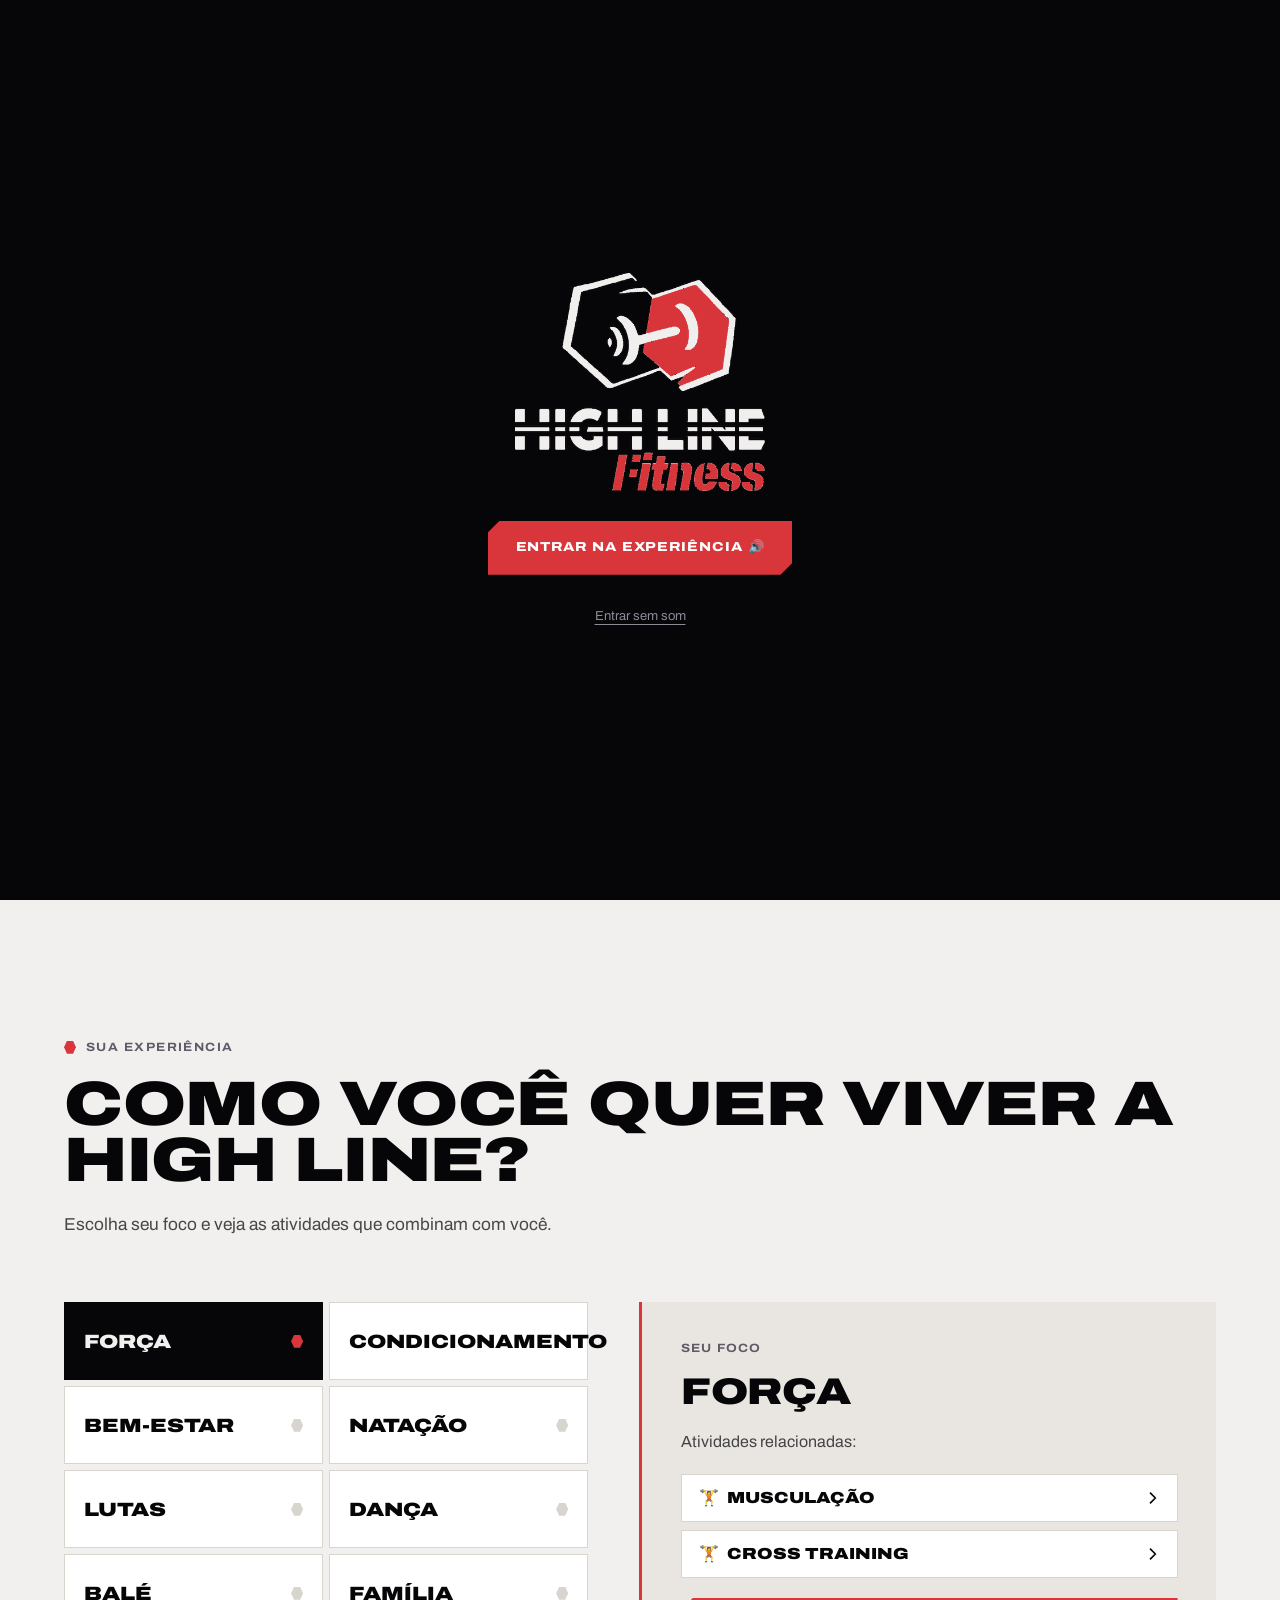
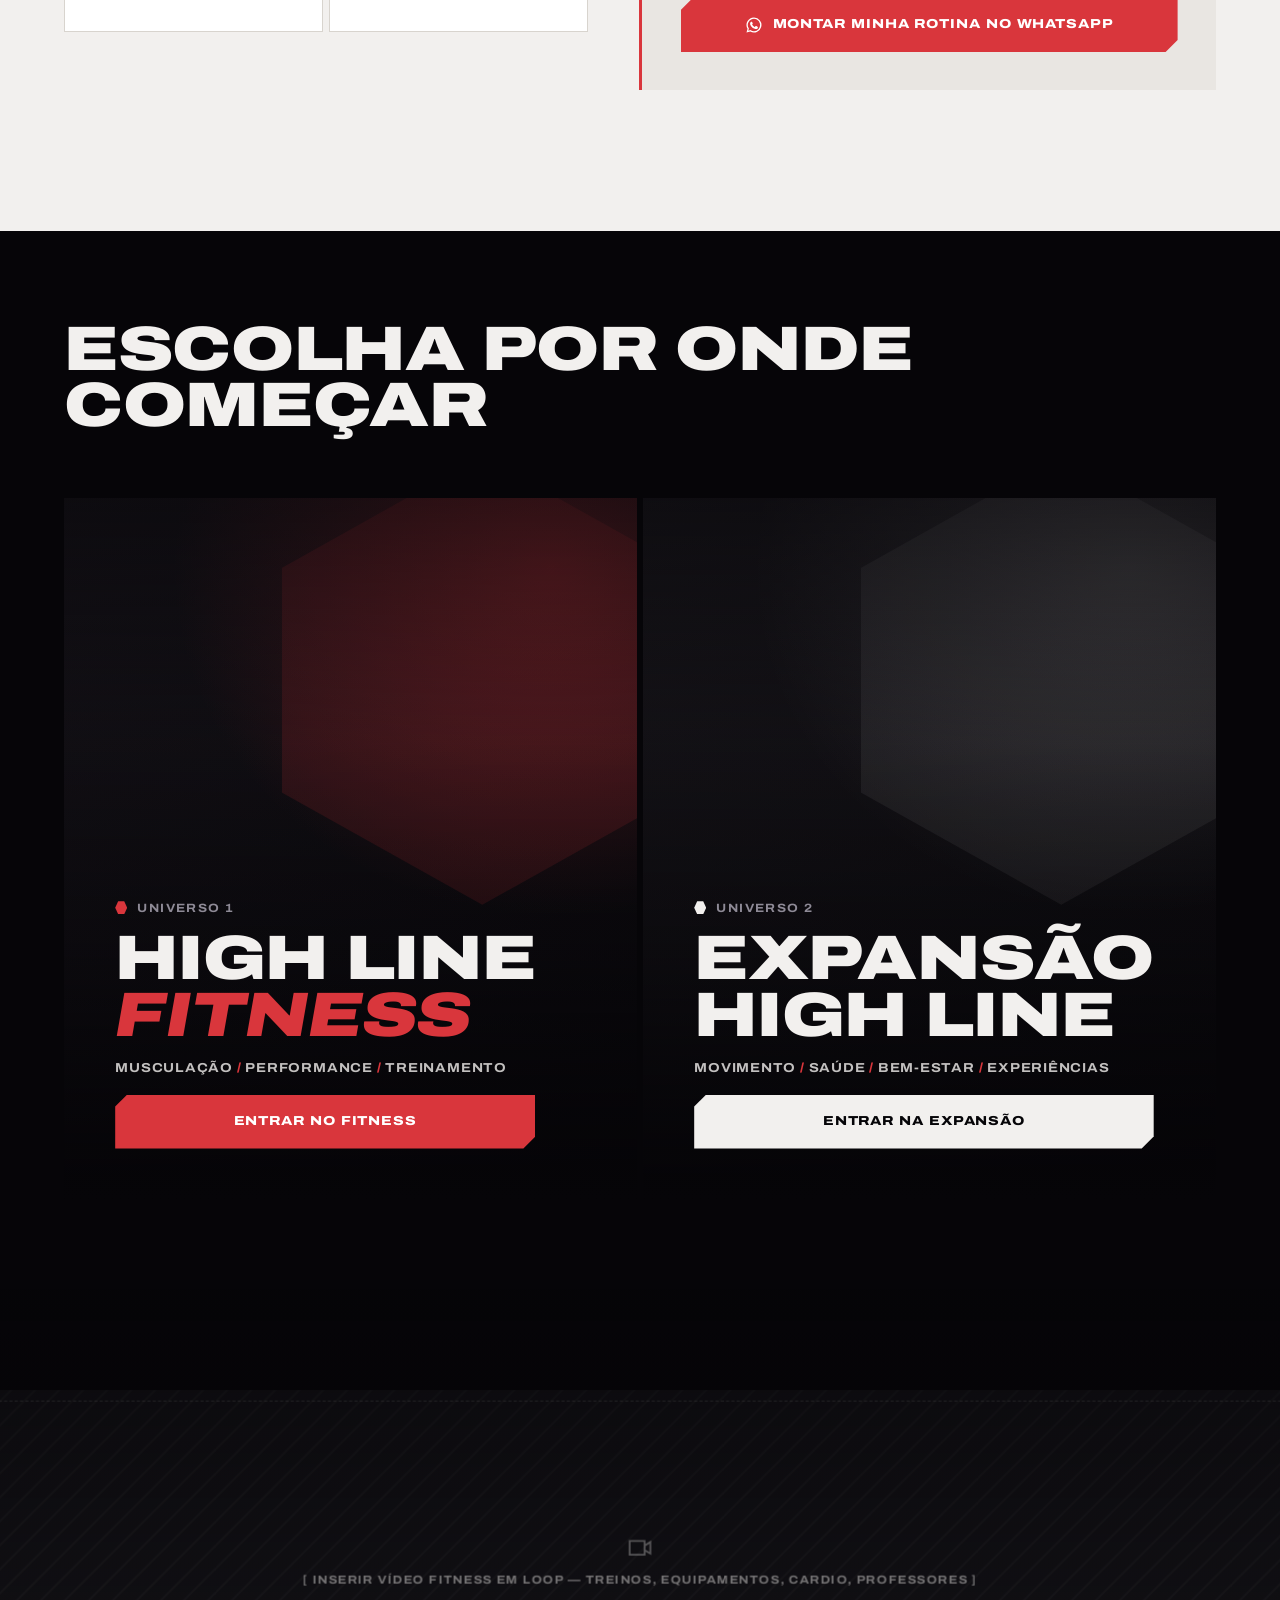
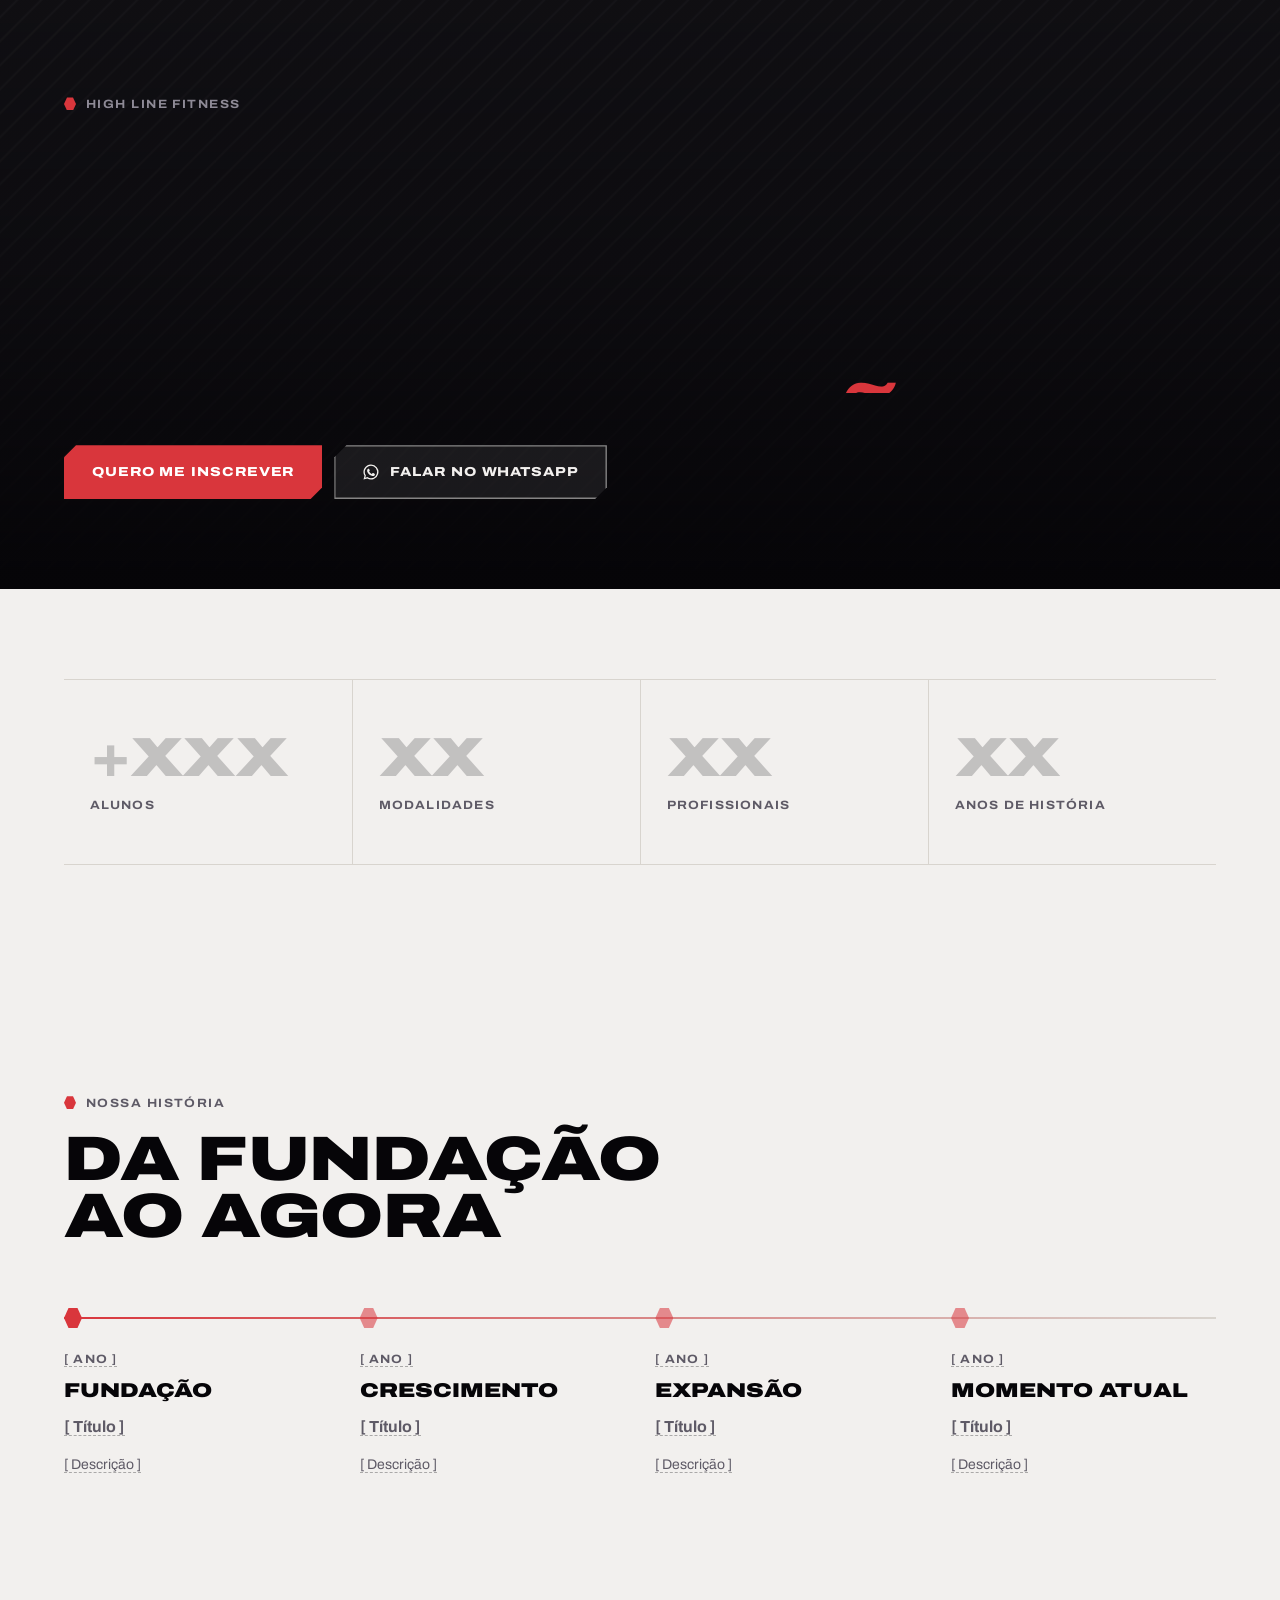
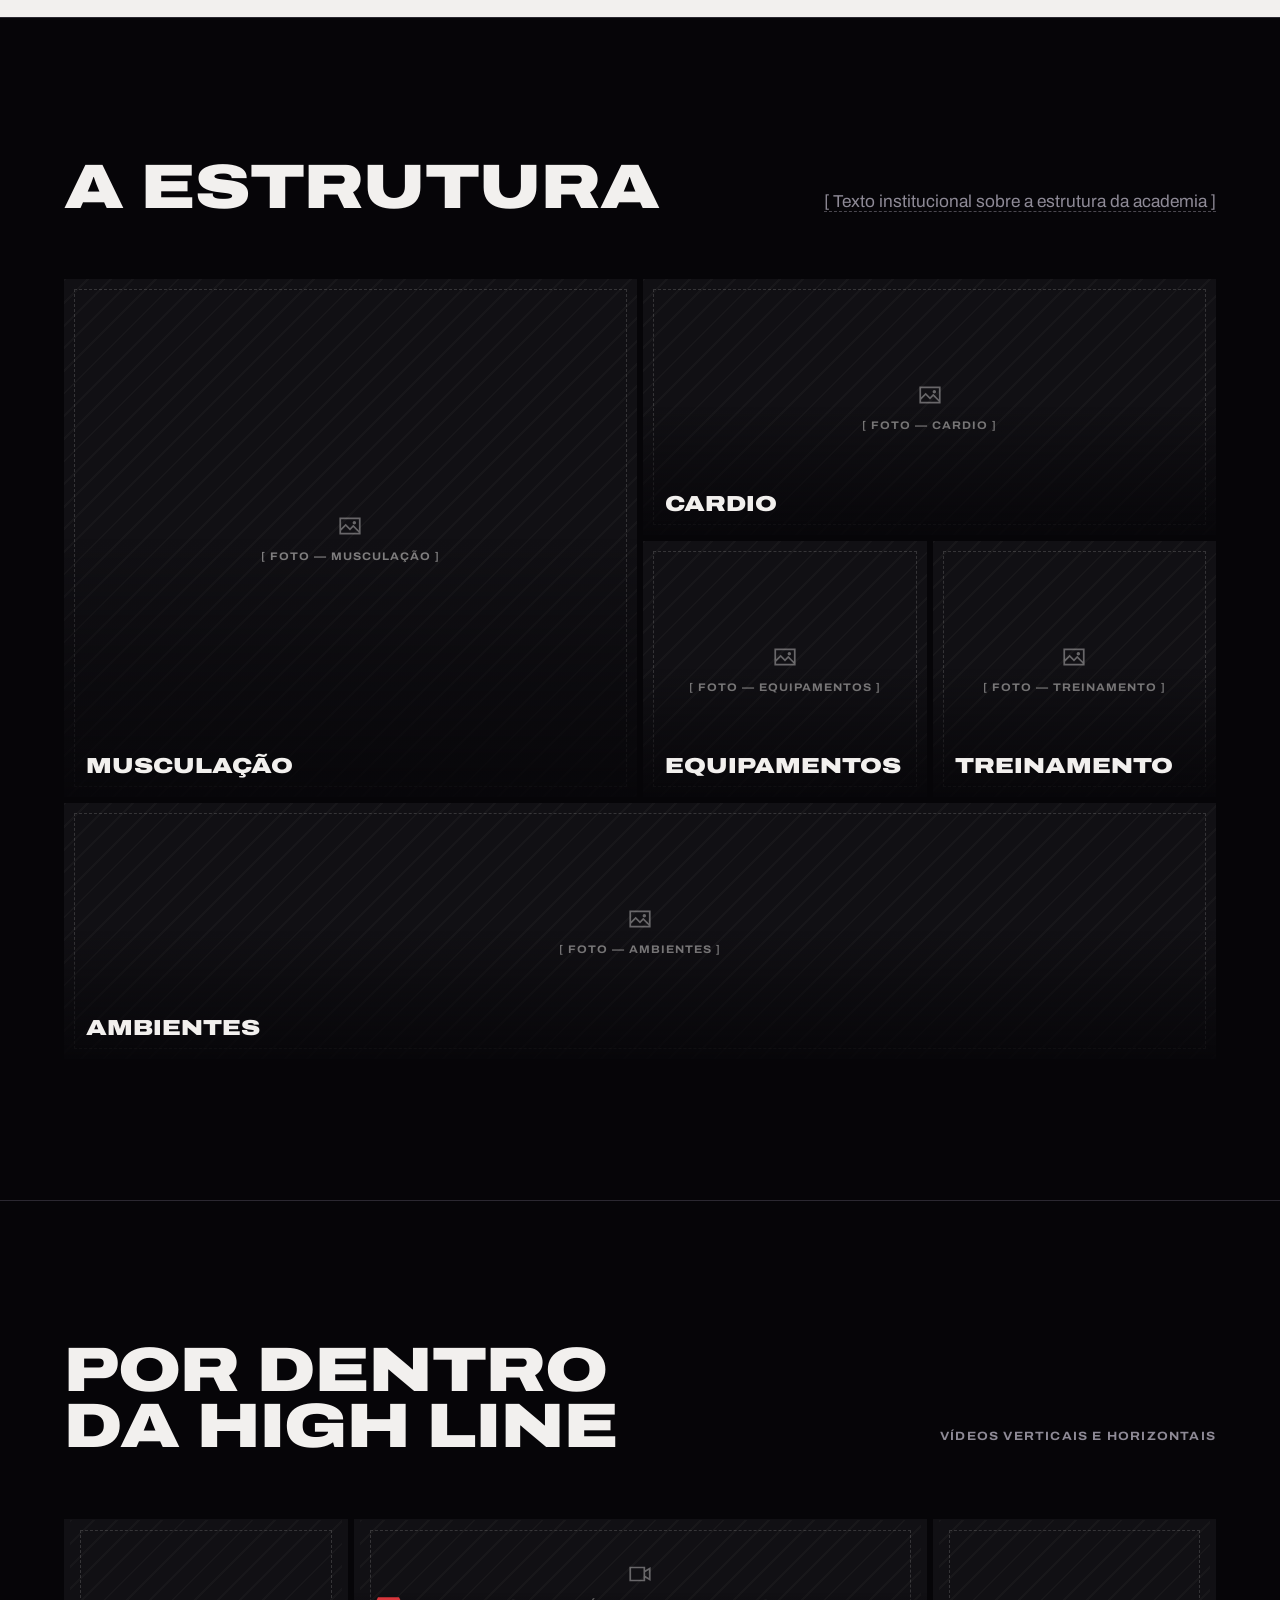
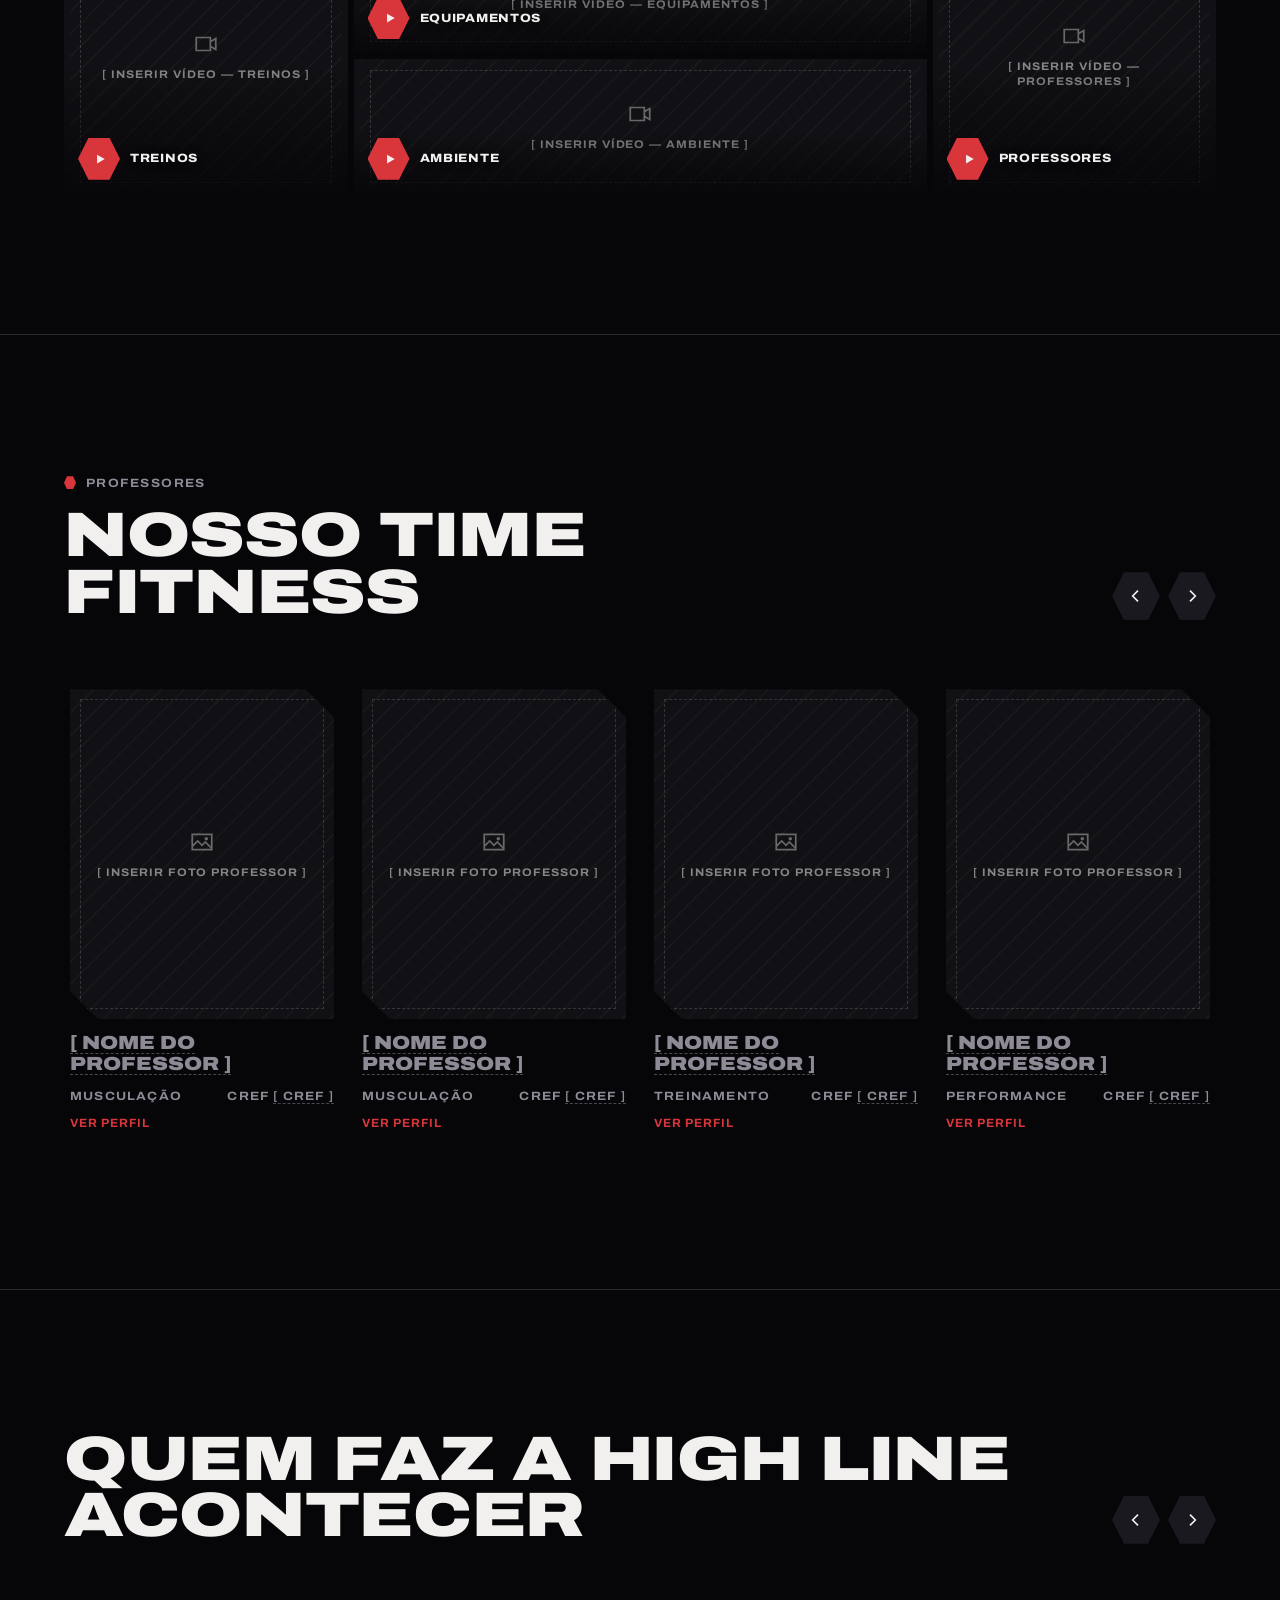
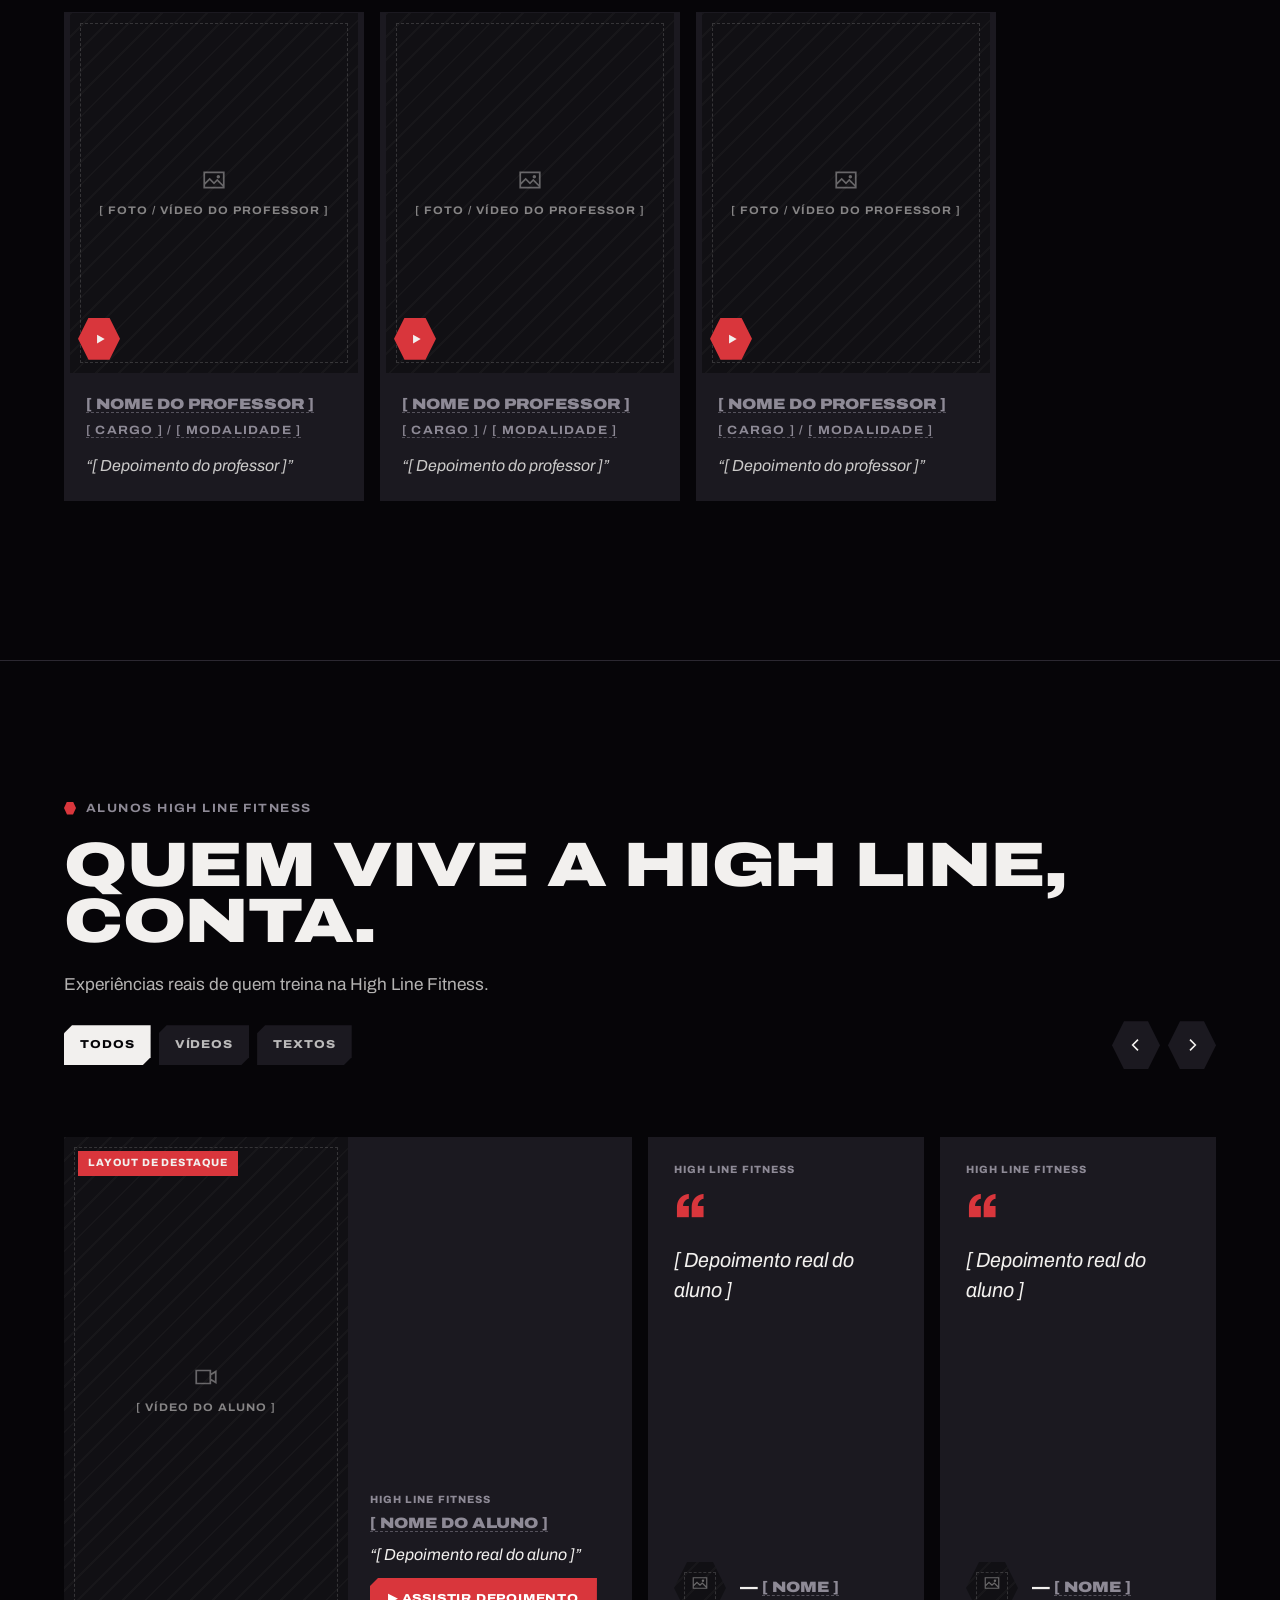
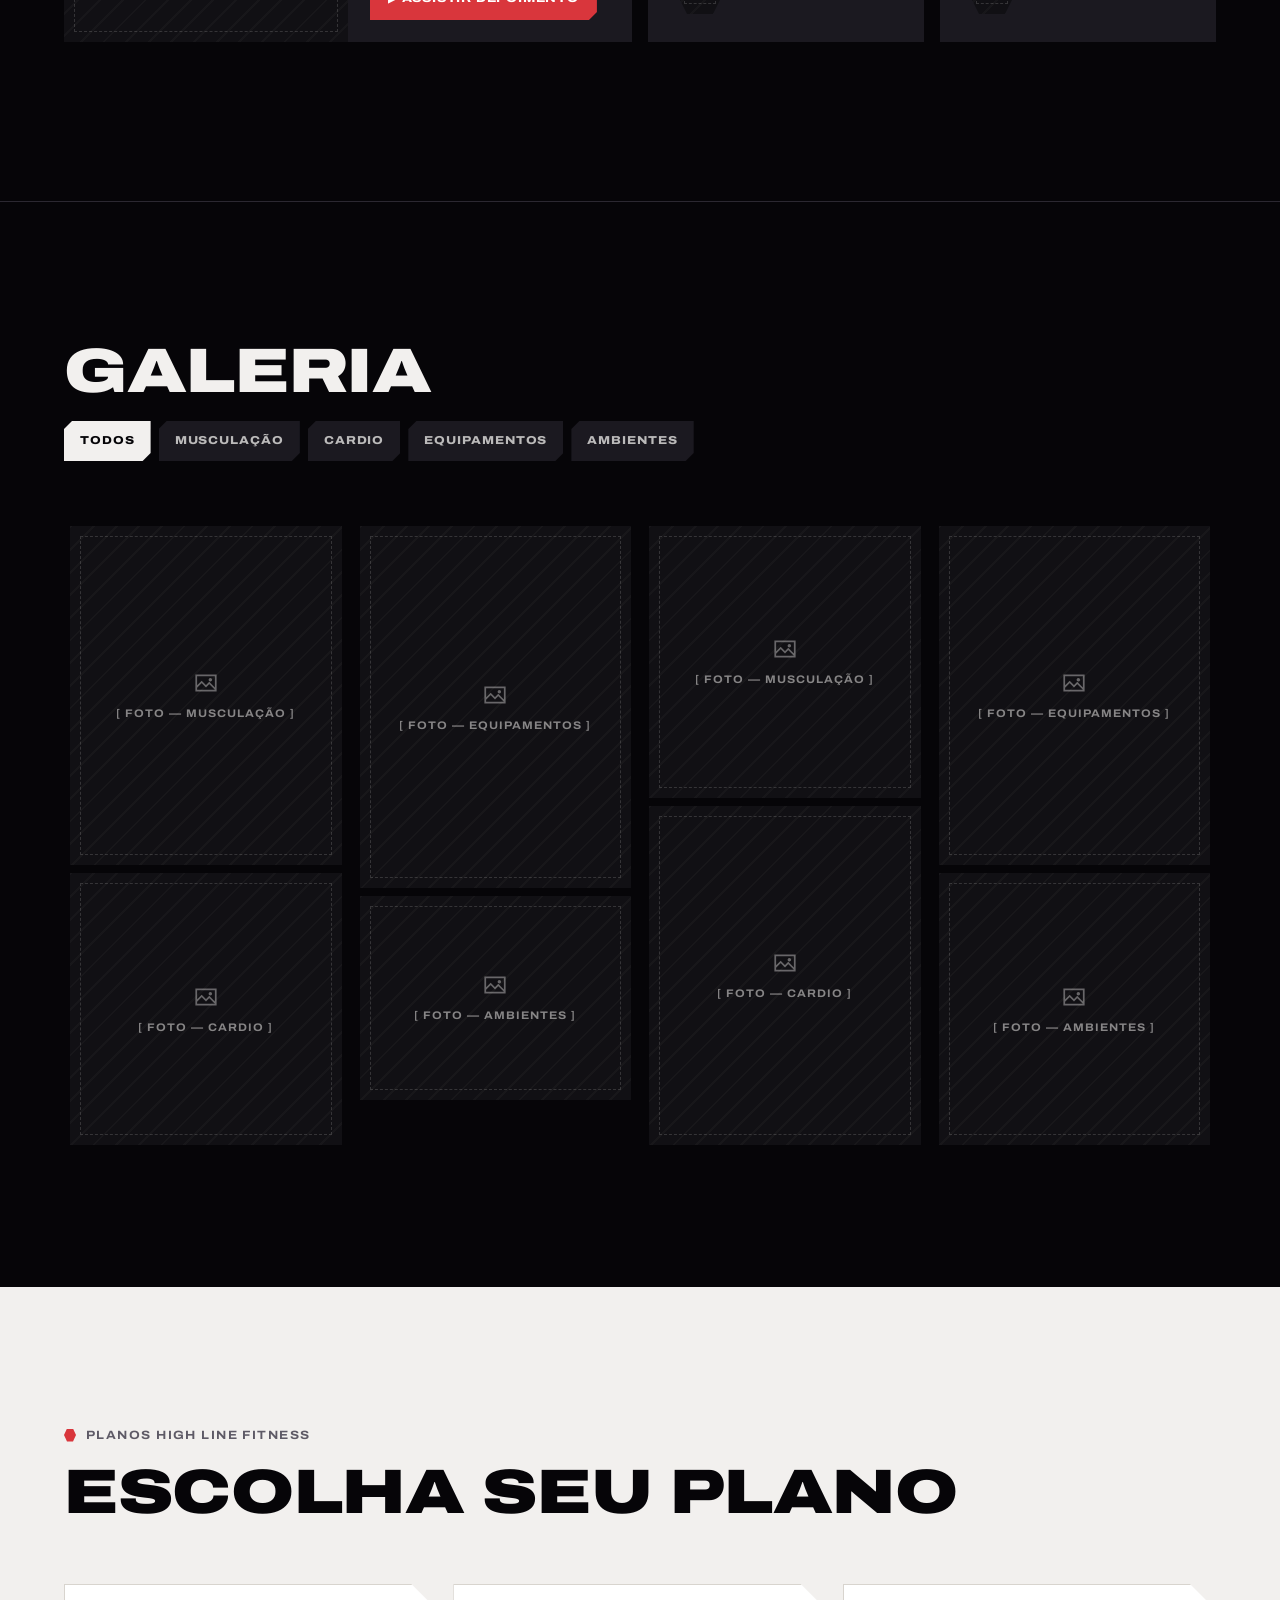
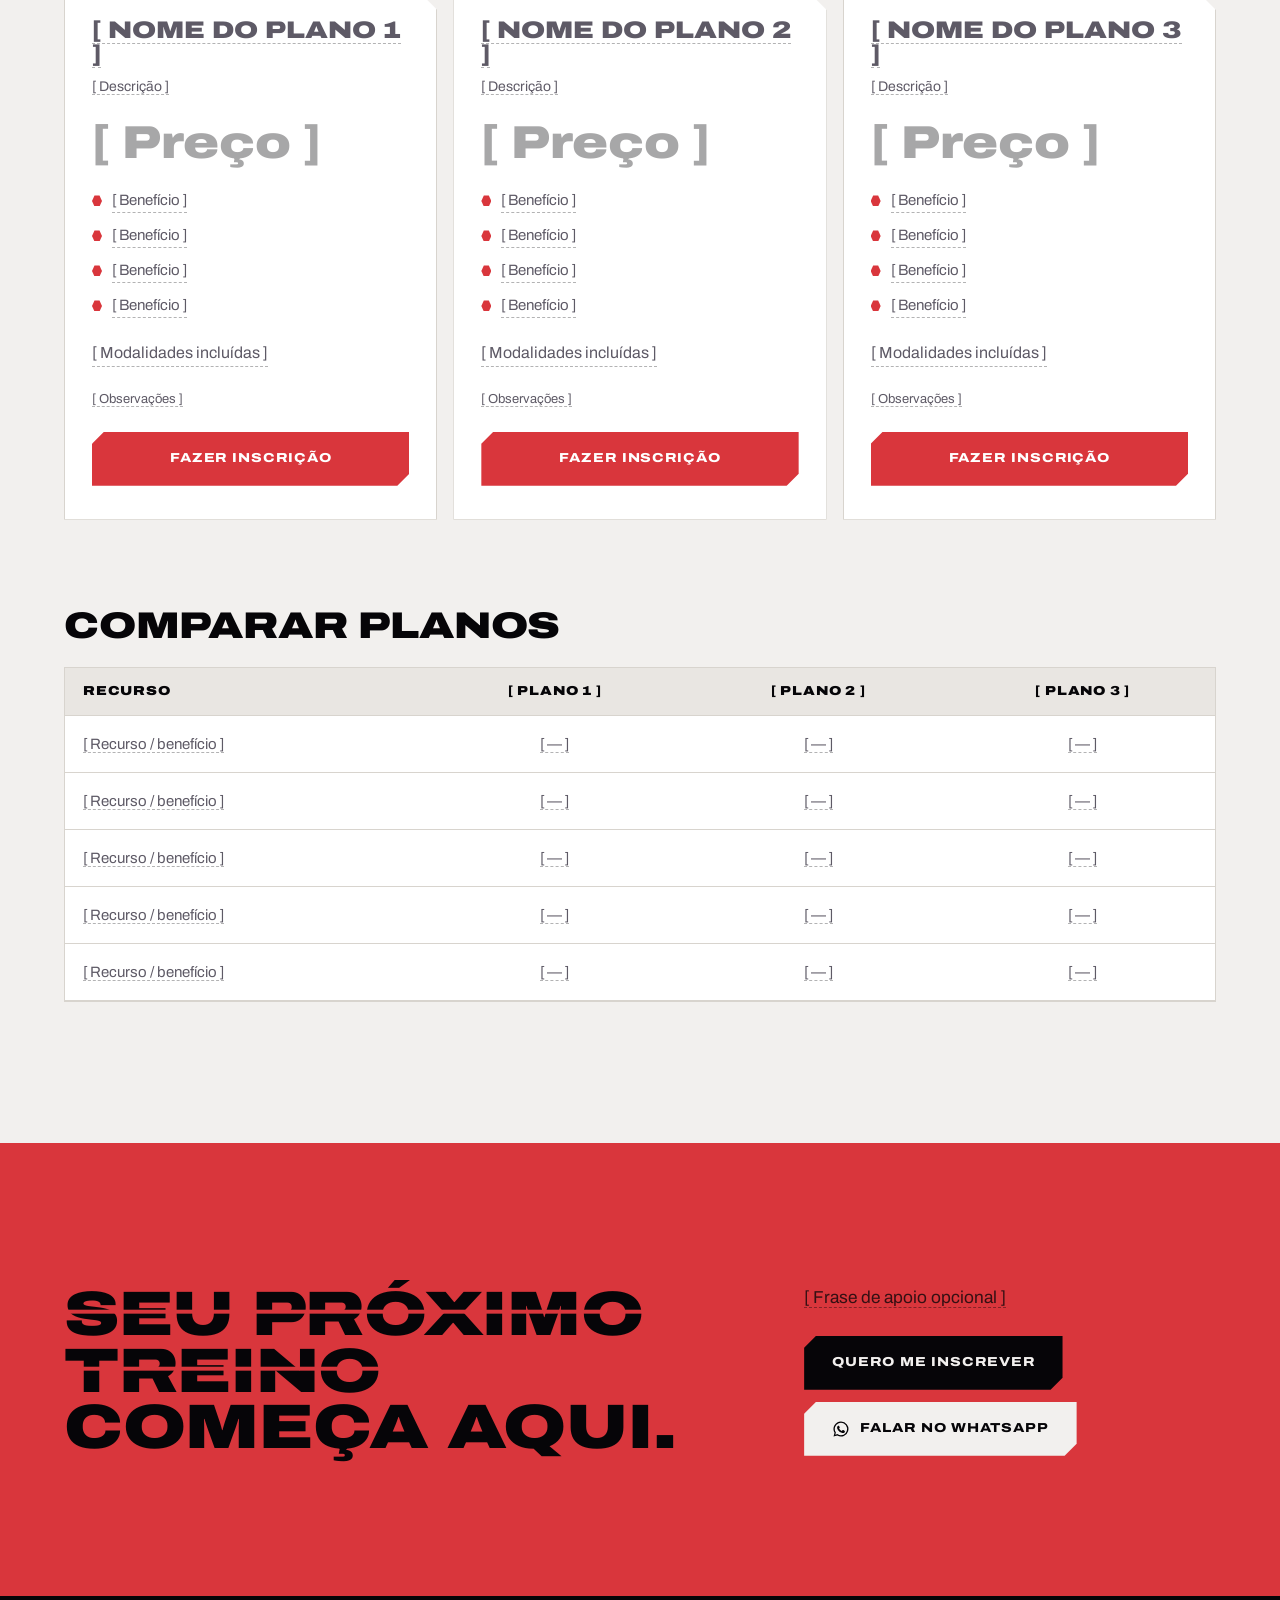
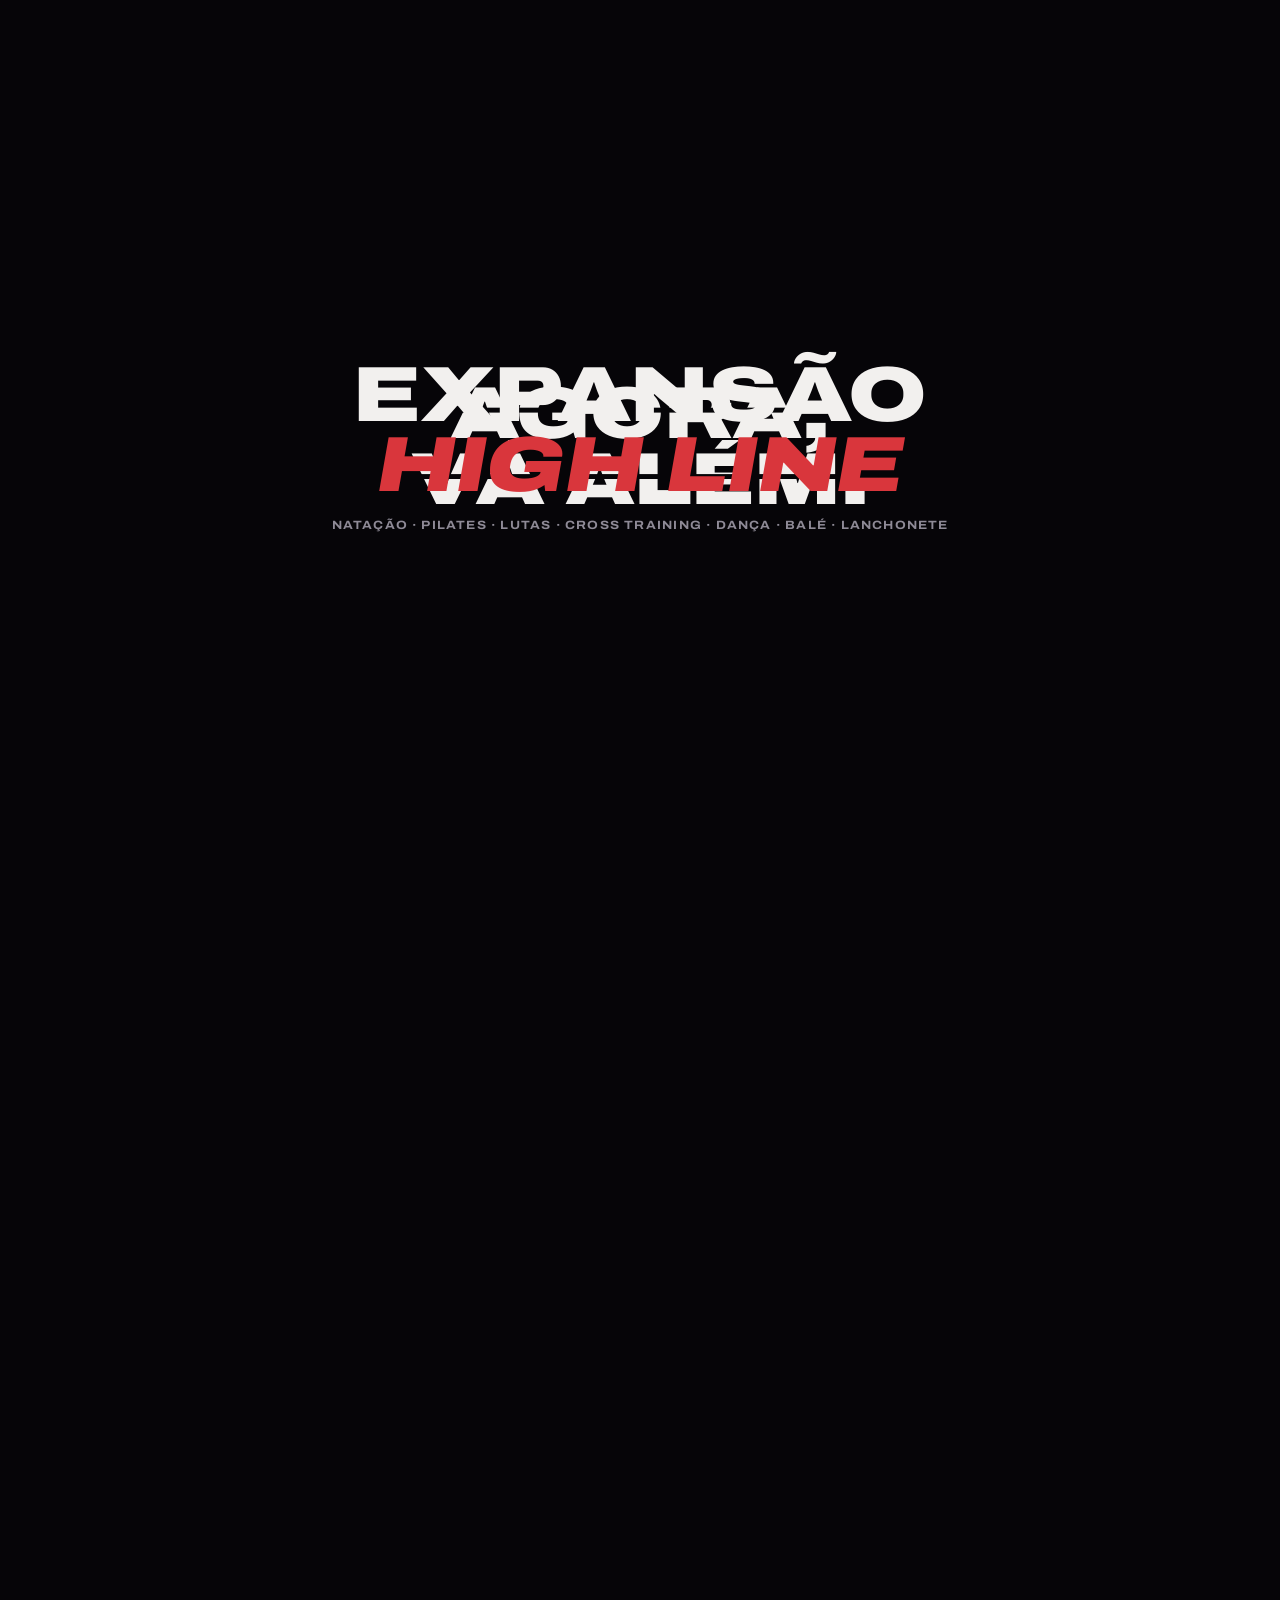
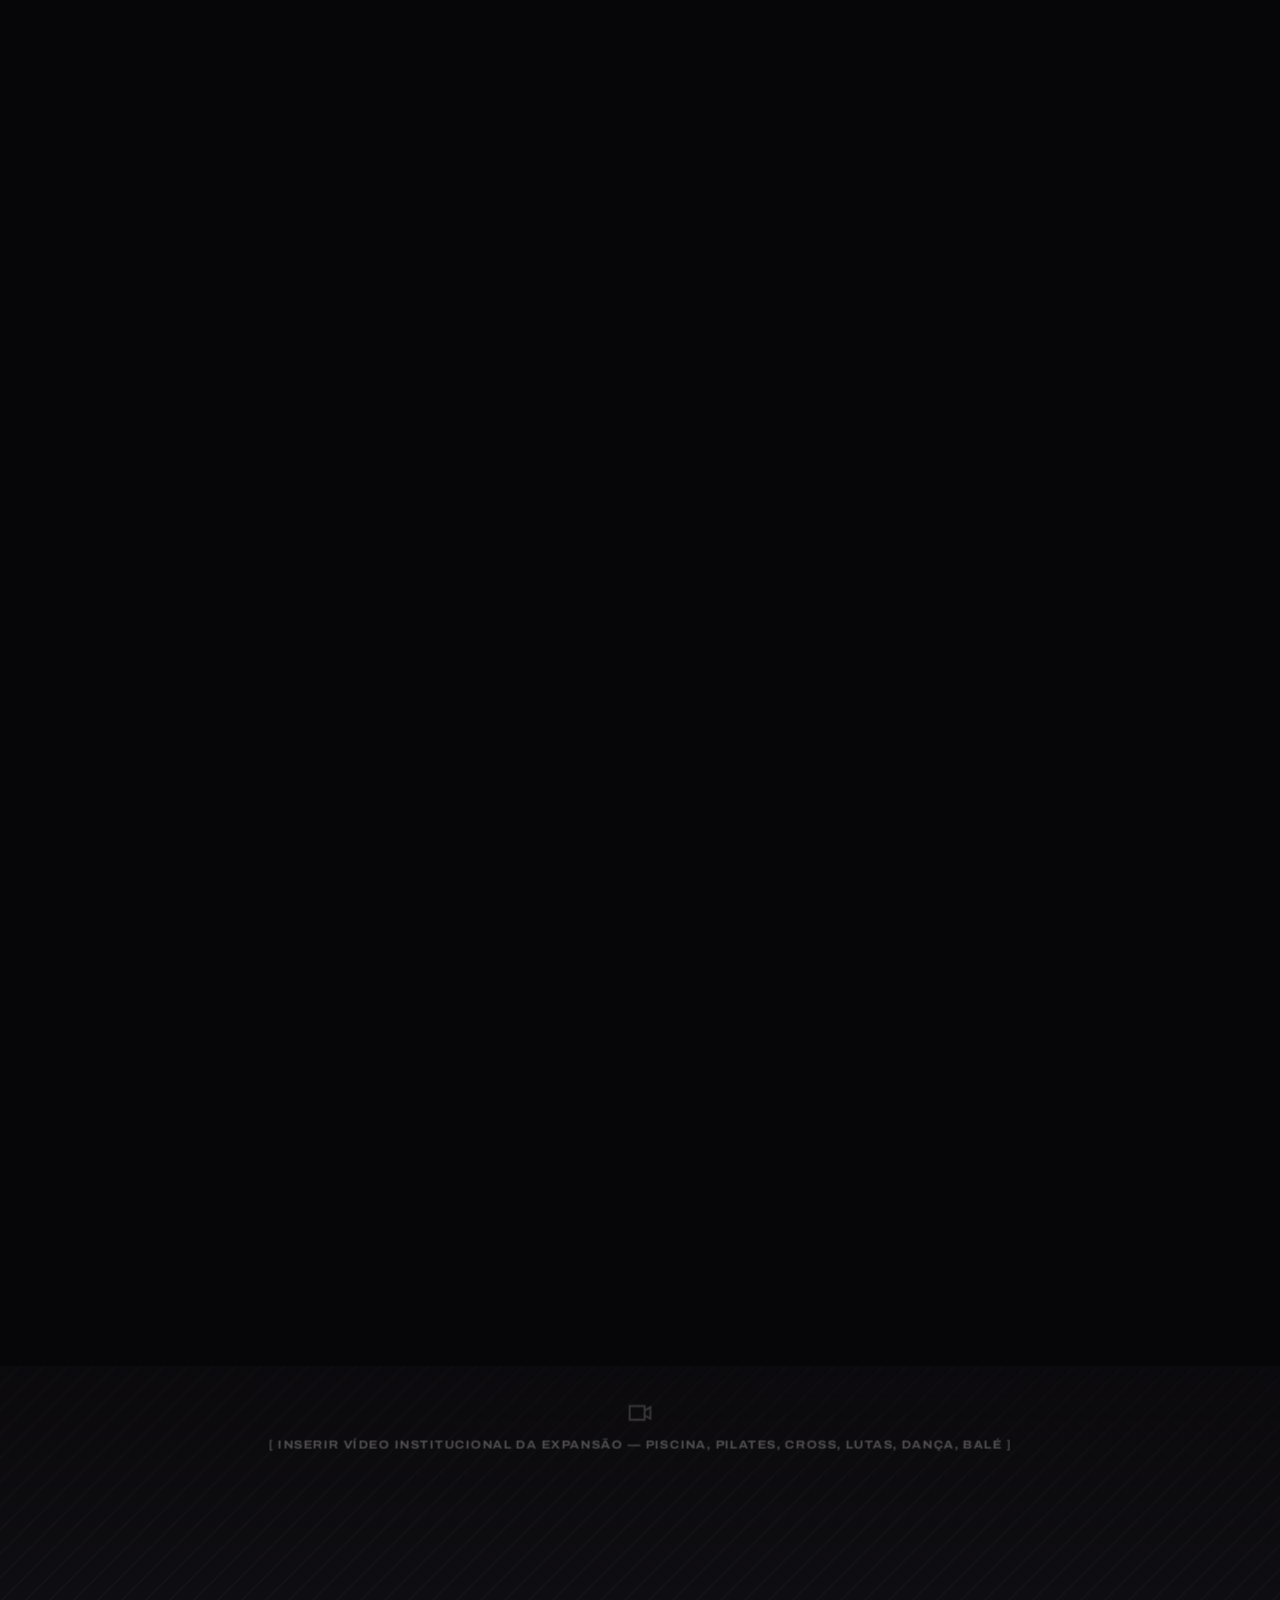
==== versao-arquivo-unico/high-line-fitness.html @ fccf5918 "Add files via upload" ====
<!DOCTYPE html>
<html lang="pt-BR">
<head>
<meta charset="utf-8">
<meta name="viewport" content="width=device-width, initial-scale=1, viewport-fit=cover">
<title>High Line Fitness — Dois espaços. Uma experiência.</title>
<meta name="description" content="High Line Fitness e Expansão High Line: musculação, natação, Pilates, lutas, Cross Training, dança, balé e lanchonete.">
<meta name="theme-color" content="#060508">
<link rel="preconnect" href="https://fonts.googleapis.com">
<link rel="preconnect" href="https://fonts.gstatic.com" crossorigin>
<link href="https://fonts.googleapis.com/css2?family=Archivo:ital,wdth,wght@0,62..125,100..900;1,62..125,100..900&family=Cormorant+Garamond:ital,wght@0,500;1,400;1,500&display=swap" rel="stylesheet">
<style>
/* =========================================================
   HIGH LINE FITNESS — ESTILOS
   Paleta da marca: vermelho + preto + branco
   ========================================================= */
:root{
  --ink:#060508;        /* preto da marca (fundo do logo) */
  --carbon:#111014;     /* superfícies */
  --graphite:#1B1920;   /* cards */
  --line:#2B2831;       /* divisórias */
  --steel:#8E8A96;      /* texto secundário */
  --chalk:#F2F0EE;      /* branco da marca */
  --red:#D9363C;        /* vermelho da marca */
  --red-deep:#9E1F26;
  --bg:var(--ink); --fg:var(--chalk);
  --display:"Archivo","Arial Black","Helvetica Neue",Arial,sans-serif;
  --serif:"Cormorant Garamond",Georgia,"Times New Roman",serif;
  --pad:clamp(20px,5vw,72px);
  --max:1280px;
  --hdr:64px;
  --cut:12px;           /* chanfro (ecoa o hexágono do logo) */
  box-sizing:border-box;
  padding-top:env(safe-area-inset-top,0px);
  padding-bottom:env(safe-area-inset-bottom,0px);
}
/* A marca é escura: os dois temas usam a mesma base preta */
@media (prefers-color-scheme:dark){:root:not([data-theme="light"]){--bg:#060508;--fg:#F2F0EE}}
:root[data-theme="dark"]{--bg:#060508;--fg:#F2F0EE}

*,*::before,*::after{box-sizing:inherit}
html{scroll-behavior:smooth;scroll-padding-top:calc(var(--hdr) + 40px + env(safe-area-inset-top,0px));-webkit-text-size-adjust:100%}
body{margin:0;background:var(--bg);color:var(--fg);font:400 16px/1.6 var(--display);font-stretch:100%;-webkit-font-smoothing:antialiased;overflow-x:hidden}
img,video,iframe{max-width:100%;display:block}
a{color:inherit;text-decoration:none}
button{font:inherit;color:inherit;background:none;border:0;cursor:pointer}
:focus-visible{outline:2px solid var(--red);outline-offset:3px}
.sr{position:absolute;width:1px;height:1px;overflow:hidden;clip:rect(0 0 0 0)}
body.locked{overflow:hidden}

/* ---------- Tipografia ---------- */
.d{font-family:var(--display);font-weight:900;font-stretch:125%;text-transform:uppercase;line-height:.9;letter-spacing:-.005em;margin:0}
.d-xl{font-size:clamp(38px,8vw,126px)}
.d-l{font-size:clamp(28px,4.9vw,72px)}
.d-m{font-size:clamp(23px,2.9vw,40px)}
.d-s{font-size:clamp(20px,2vw,26px);line-height:1}
.it{font-style:italic}
.red{color:var(--red)}
/* A "linha" do logo: corte horizontal atravessando o título */
.slit{--c:var(--chalk);color:transparent;-webkit-background-clip:text;background-clip:text;
  background-image:linear-gradient(180deg,var(--c) 0 52%,transparent 52% 59%,var(--c) 59% 100%);
  background-size:100% 1lh;background-repeat:repeat-y}
.slit.red{--c:var(--red)}
.slit.ink{--c:var(--ink)}
.lead{font-size:clamp(16px,1.35vw,19px);line-height:1.6;color:rgba(242,240,238,.74);max-width:58ch;margin:0}
.meta{font:700 12px/1.2 var(--display);font-stretch:112%;letter-spacing:.1em;text-transform:uppercase;color:var(--steel)}
.tp{color:var(--steel);border-bottom:1px dashed rgba(142,138,150,.5)} /* texto placeholder */
.tp-block{display:block;padding:14px 16px;border:1px dashed rgba(242,240,238,.16);color:var(--steel);font-size:14px;line-height:1.5}

/* ---------- Layout ---------- */
.wrap{max-width:var(--max);margin:0 auto;padding:0 var(--pad)}
.sec{position:relative;padding:clamp(84px,11vw,150px) 0}
.sec--tight{padding:clamp(60px,7vw,96px) 0}
.sec--line{border-top:1px solid var(--line)}
.head{display:grid;gap:22px;margin-bottom:clamp(36px,5vw,64px)}
.head--split{grid-template-columns:1fr auto;align-items:end}
.tag{display:inline-flex;align-items:center;gap:10px;font:700 12px/1 var(--display);font-stretch:112%;letter-spacing:.12em;text-transform:uppercase;color:var(--steel)}
.tag::before{content:"";width:12px;height:13px;background:var(--red);clip-path:polygon(25% 0,75% 0,100% 50%,75% 100%,25% 100%,0 50%)}
.tag--exp::before{background:var(--chalk)}

/* ---------- Botões (cantos chanfrados = hexágono) ---------- */
.btn{display:inline-flex;align-items:center;justify-content:center;gap:10px;min-height:54px;padding:0 28px;
  font:800 13px/1 var(--display);font-stretch:118%;letter-spacing:.07em;text-transform:uppercase;white-space:nowrap;
  clip-path:polygon(var(--cut) 0,100% 0,100% calc(100% - var(--cut)),calc(100% - var(--cut)) 100%,0 100%,0 var(--cut));
  transition:background .25s,color .25s,transform .25s}
.btn--red{background:var(--red);color:#fff}
.btn--red:hover{background:#ea4148}
.btn--light{background:var(--chalk);color:var(--ink)}
.btn--light:hover{background:#fff}
.btn--ghost{background:rgba(242,240,238,.08);color:var(--chalk);box-shadow:inset 0 0 0 1.5px rgba(242,240,238,.5)}
.btn--ghost:hover{background:rgba(242,240,238,.16)}
.btn--ink{background:var(--ink);color:var(--chalk)}
.btn--ink:hover{background:#1a1720}
.btn--sm{min-height:42px;padding:0 18px;font-size:11.5px;--cut:8px}
.btns{display:flex;flex-wrap:wrap;gap:12px}
.wa-ico{width:18px;height:18px;flex:none}

/* ---------- Placeholders de mídia ---------- */
.slot{position:relative;overflow:hidden;background:var(--carbon);aspect-ratio:var(--r,16/9)}
.slot.is-empty{background:repeating-linear-gradient(135deg,rgba(255,255,255,.028) 0 2px,transparent 2px 16px),var(--carbon)}
.slot.is-empty::after{content:"";position:absolute;inset:10px;border:1px dashed rgba(242,240,238,.16);pointer-events:none}
.slot__ph{position:absolute;inset:0;display:grid;place-content:center;justify-items:center;gap:10px;padding:18px;text-align:center;
  color:rgba(242,240,238,.52);font:700 11px/1.35 var(--display);font-stretch:110%;letter-spacing:.09em;text-transform:uppercase;z-index:1}
.slot__ph svg{width:26px;height:26px;opacity:.75}
.slot img,.slot video,.slot iframe{position:absolute;inset:0;width:100%;height:100%;object-fit:cover;border:0}
.slot--cover{position:absolute;inset:0;aspect-ratio:auto}
.slot--cover .slot__ph,.open__split .slot__ph{place-content:start center;padding-top:calc(var(--hdr) + 72px + env(safe-area-inset-top,0px))}
.slot--v{--r:9/16}.slot--h{--r:16/9}.slot--p{--r:4/5}.slot--sq{--r:1/1}.slot--w{--r:21/9}
.shade::before{content:"";position:absolute;inset:0;z-index:2;pointer-events:none;
  background:linear-gradient(180deg,rgba(6,5,8,.55) 0%,rgba(6,5,8,.1) 35%,rgba(6,5,8,.35) 65%,var(--ink) 100%)}

/* ---------- Portão de entrada (áudio) ---------- */
.gate{position:fixed;inset:0;z-index:200;display:grid;place-items:center;background:var(--ink)}
.gate__half{position:absolute;left:0;right:0;height:50%;background:var(--ink);transition:transform 1.1s cubic-bezier(.77,0,.18,1) .35s}
.gate__half--t{top:0}.gate__half--b{bottom:0}
.gate__line{position:absolute;left:0;top:50%;height:3px;width:100%;background:var(--red);transform:scaleX(0);transform-origin:left;transition:transform .5s cubic-bezier(.6,0,.2,1),opacity .4s 1s;z-index:2}
.gate__box{position:relative;z-index:3;display:grid;justify-items:center;gap:30px;padding:24px;text-align:center;transition:opacity .35s}
.gate__box img{width:min(250px,56vw);height:auto}
.gate__skip{font-size:13px;color:var(--steel);text-decoration:underline;text-underline-offset:4px}
.gate.open .gate__box{opacity:0}
.gate.open .gate__line{transform:scaleX(1);opacity:0}
.gate.open .gate__half--t{transform:translateY(-100%)}
.gate.open .gate__half--b{transform:translateY(100%)}
.gate.gone{display:none}

/* ---------- Header ---------- */
.hdr{position:fixed;inset:0 0 auto 0;z-index:60;padding-top:env(safe-area-inset-top,0px);transition:background .3s,border-color .3s;border-bottom:1px solid transparent}
.hdr.scrolled{background:rgba(6,5,8,.88);-webkit-backdrop-filter:blur(14px);backdrop-filter:blur(14px);border-color:var(--line)}
.hdr__in{height:var(--hdr);display:flex;align-items:center;gap:20px;max-width:1480px;margin:0 auto;padding:0 var(--pad)}
.hdr__logo{flex:none;display:block}
.hdr__logo img{height:40px;width:auto;max-width:none}
.nav{display:flex;gap:2px;margin-left:auto}
.nav a{position:relative;padding:10px 12px;font:700 12px/1 var(--display);font-stretch:112%;letter-spacing:.09em;text-transform:uppercase;color:rgba(242,240,238,.7);transition:color .2s}
.nav a:hover,.nav a.on{color:#fff}
.nav a.on::after{content:"";position:absolute;left:12px;right:12px;bottom:2px;height:2px;background:var(--red)}
.burger{display:none;margin-left:auto;width:44px;height:44px;place-items:center}
.burger span,.burger span::before,.burger span::after{display:block;width:22px;height:2px;background:var(--chalk);position:relative;transition:.3s}
.burger span::before,.burger span::after{content:"";position:absolute;left:0}
.burger span::before{top:-7px}.burger span::after{top:7px}
.menu-open .burger span{background:transparent}
.menu-open .burger span::before{top:0;transform:rotate(45deg)}
.menu-open .burger span::after{top:0;transform:rotate(-45deg)}
/* barra dos dois universos */
.uni{display:flex;justify-content:space-between;align-items:center;height:40px;max-width:1480px;margin:0 auto;padding:0 var(--pad);border-top:1px solid var(--line);
  font:800 11.5px/1 var(--display);font-stretch:118%;letter-spacing:.09em;text-transform:uppercase;transition:opacity .3s;opacity:0;pointer-events:none}
.hdr.show-uni .uni{opacity:1;pointer-events:auto}
.uni a{color:var(--steel);display:flex;align-items:center;gap:8px;padding:8px 0;transition:color .2s}
.uni a.on{color:var(--chalk)}
.uni a.on .uni__dot{background:var(--red)}
.uni__dot{width:8px;height:9px;background:var(--line);clip-path:polygon(25% 0,75% 0,100% 50%,75% 100%,25% 100%,0 50%)}
.uni__bar{flex:1;height:2px;margin:0 20px;background:var(--line);position:relative;overflow:hidden}
.uni__bar i{position:absolute;inset:0;background:var(--red);transform-origin:left;transform:scaleX(var(--p,0))}

/* ---------- Abertura ---------- */
.open{position:relative;min-height:100vh;min-height:100svh;display:flex;align-items:flex-end;overflow:hidden}
.open__split{position:absolute;inset:0;display:grid;grid-template-columns:1fr 1fr}
.open__split .slot{aspect-ratio:auto}
.open__split::after{content:"";position:absolute;top:0;bottom:0;left:50%;width:3px;background:var(--red);transform:skewX(-8deg);z-index:3}
.open__content{position:relative;z-index:4;width:100%;padding-bottom:clamp(48px,9vh,110px)}
.open__logo{width:72px;height:auto;margin-bottom:26px}
.open h1{margin-bottom:22px}
.open h1 .it{display:block}
.open__sub{font:800 clamp(15px,1.6vw,22px)/1.2 var(--display);font-stretch:120%;letter-spacing:.14em;text-transform:uppercase;margin:0 0 34px}
.open__scroll{position:absolute;right:var(--pad);bottom:clamp(48px,9vh,110px);z-index:4;writing-mode:vertical-rl;font:700 11px/1 var(--display);letter-spacing:.2em;text-transform:uppercase;color:var(--steel);display:flex;align-items:center;gap:14px}
.open__scroll::after{content:"";width:1px;height:70px;background:linear-gradient(var(--red),transparent)}

/* ---------- Dois universos ---------- */
.duo{display:flex;gap:6px;min-height:clamp(520px,78vh,760px)}
.duo__p{position:relative;flex:1;overflow:hidden;display:flex;align-items:flex-end;transition:flex .6s cubic-bezier(.6,0,.2,1)}
.duo__p:hover,.duo__p:focus-within{flex:1.35}
.duo__p .slot{position:absolute;inset:0;aspect-ratio:auto;transition:transform 1.2s cubic-bezier(.2,.6,.2,1)}
.duo__p:hover .slot{transform:scale(1.04)}
.duo__txt{position:relative;z-index:3;padding:clamp(26px,4vw,52px);display:grid;gap:16px}
.duo__mods{font:700 13px/1.5 var(--display);font-stretch:112%;letter-spacing:.06em;text-transform:uppercase;color:rgba(242,240,238,.8);margin:0}
.duo__mods b{color:var(--red);font-weight:900}

/* ---------- Hero de universo ---------- */
.hero{position:relative;min-height:100vh;min-height:100svh;display:flex;align-items:flex-end;overflow:hidden}
.hero .slot--cover{will-change:transform}
.hero__c{position:relative;z-index:4;width:100%;padding-bottom:clamp(56px,10vh,120px);display:grid;gap:30px}
.hero__c .d-xl{font-size:clamp(38px,7vw,116px)}

/* ---------- Números ---------- */
.nums{display:grid;grid-template-columns:repeat(4,1fr);border-top:1px solid var(--line);border-bottom:1px solid var(--line)}
.num{padding:clamp(28px,4vw,52px) clamp(14px,2vw,28px);border-left:1px solid var(--line)}
.num:first-child{border-left:0}
.num__v{font:900 clamp(32px,4.3vw,64px)/1 var(--display);font-stretch:125%;letter-spacing:-.01em}
.num__v.is-ph{color:rgba(242,240,238,.28)}
.num__l{margin-top:12px}

/* ---------- Timeline ---------- */
.tl{display:grid;grid-template-columns:repeat(4,1fr);gap:clamp(18px,2.4vw,34px);position:relative;counter-reset:tl}
.tl::before{content:"";position:absolute;left:0;right:0;top:9px;height:2px;background:linear-gradient(90deg,var(--red),var(--line))}
.tl__i{position:relative;padding-top:44px;display:grid;gap:14px;align-content:start}
.tl__i::before{content:"";position:absolute;top:0;left:0;width:18px;height:20px;background:var(--red);clip-path:polygon(25% 0,75% 0,100% 50%,75% 100%,25% 100%,0 50%)}
.tl__i:not(:first-child)::before{background:var(--ink);box-shadow:inset 0 0 0 3px var(--red)}
.tl__i:not(:first-child)::before{background:var(--red);clip-path:polygon(25% 0,75% 0,100% 50%,75% 100%,25% 100%,0 50%);opacity:.55}
.tl__step{font:900 20px/1 var(--display);font-stretch:125%;text-transform:uppercase}
.tl__i p{margin:0;font-size:14px;color:var(--steel)}

/* ---------- Bento (estrutura) ---------- */
.bento{display:grid;grid-template-columns:repeat(4,1fr);grid-auto-rows:clamp(180px,20vw,280px);gap:6px}
.bento__t{position:relative;overflow:hidden;display:flex;align-items:flex-end}
.bento__t .slot{position:absolute;inset:0;aspect-ratio:auto;transition:transform .9s cubic-bezier(.2,.6,.2,1)}
.bento__t:hover .slot{transform:scale(1.05)}
.bento__t:nth-child(1){grid-column:span 2;grid-row:span 2}
.bento__t:nth-child(2){grid-column:span 2}
.bento__t:nth-child(5){grid-column:span 4}
.bento__lbl{position:relative;z-index:3;padding:20px 22px;font:900 clamp(16px,1.7vw,24px)/1 var(--display);font-stretch:125%;text-transform:uppercase}
.bento__t::after{content:"";position:absolute;inset:0;z-index:2;background:linear-gradient(180deg,transparent 50%,rgba(6,5,8,.85));pointer-events:none}

/* ---------- Grade de vídeos ---------- */
.vgrid{display:grid;grid-template-columns:repeat(6,1fr);gap:6px;align-items:start}
.vcard{position:relative;display:block;width:100%;text-align:left;overflow:hidden;background:var(--carbon)}
.vgrid .vcard.is-v{grid-column:span 1}
.vgrid .vcard.is-h{grid-column:span 2}
.vcard .slot{transition:transform .8s cubic-bezier(.2,.6,.2,1)}
.vcard:hover .slot{transform:scale(1.04)}
.vcard__play{position:absolute;z-index:3;left:14px;bottom:14px;right:14px;display:flex;align-items:center;gap:10px}
.vcard__btn{flex:none;width:42px;height:42px;display:grid;place-items:center;background:var(--red);clip-path:polygon(25% 0,75% 0,100% 50%,75% 100%,25% 100%,0 50%)}
.vcard__btn svg{width:14px;height:14px;margin-left:2px}
.vcard__t{font:800 12px/1.25 var(--display);font-stretch:112%;letter-spacing:.06em;text-transform:uppercase;text-shadow:0 1px 8px rgba(0,0,0,.6)}
.vcard::after{content:"";position:absolute;inset:0;z-index:2;background:linear-gradient(180deg,transparent 55%,rgba(6,5,8,.85));pointer-events:none}

/* ---------- Carrossel ---------- */
.rail-wrap{position:relative}
.rail{display:grid;grid-auto-flow:column;grid-auto-columns:var(--cw,minmax(260px,300px));gap:16px;overflow-x:auto;scroll-snap-type:x mandatory;padding:4px var(--pad) 18px;
  scrollbar-width:thin;scrollbar-color:var(--red) transparent;overscroll-behavior-x:contain}
.rail::-webkit-scrollbar{height:4px}
.rail::-webkit-scrollbar-thumb{background:var(--red)}
.rail>*{scroll-snap-align:start}
.rail-ctl{display:flex;gap:8px}
.rail-ctl button{width:48px;height:48px;display:grid;place-items:center;background:var(--graphite);transition:background .2s;clip-path:polygon(25% 0,75% 0,100% 50%,75% 100%,25% 100%,0 50%)}
.rail-ctl button:hover{background:var(--red)}
.rail-ctl svg{width:16px;height:16px}
.full-bleed{max-width:1480px;margin:0 auto}

/* ---------- Professor ---------- */
.pcard{display:grid;gap:14px;text-align:left;width:100%}
.pcard .slot{--r:4/5;clip-path:polygon(0 0,calc(100% - 28px) 0,100% 28px,100% 100%,28px 100%,0 calc(100% - 28px))}
.pcard__n{font:900 19px/1.1 var(--display);font-stretch:118%;text-transform:uppercase}
.pcard__m{display:flex;justify-content:space-between;gap:8px}
.pcard:hover .pcard__n{color:var(--red)}
.pcard__more{font:700 12px/1 var(--display);letter-spacing:.08em;text-transform:uppercase;color:var(--red)}

/* ---------- Depoimentos ---------- */
.chips{display:flex;flex-wrap:wrap;gap:8px}
.chip{min-height:40px;padding:0 16px;font:800 11.5px/1 var(--display);font-stretch:115%;letter-spacing:.08em;text-transform:uppercase;
  background:var(--graphite);color:rgba(242,240,238,.75);transition:.2s;clip-path:polygon(8px 0,100% 0,100% calc(100% - 8px),calc(100% - 8px) 100%,0 100%,0 8px)}
.chip:hover{color:#fff}
.chip.on{background:var(--chalk);color:var(--ink)}
.tst-rail{--cw:minmax(270px,300px)}
.tst{position:relative;display:flex;flex-direction:column;background:var(--graphite);min-height:100%}
.tst--text{padding:28px 26px;gap:22px}
.tst--text .q{font:400 italic clamp(19px,1.6vw,22px)/1.45 var(--display);font-stretch:95%;margin:0;flex:1}
.tst--text .q::before{content:"“";display:block;font:900 64px/0.6 var(--display);color:var(--red);margin-bottom:10px}
.tst__who{display:flex;align-items:center;gap:14px}
.tst__who .slot{width:52px;flex:none;--r:1/1;clip-path:polygon(25% 0,75% 0,100% 50%,75% 100%,25% 100%,0 50%)}
.tst__who .slot__ph{font-size:0}
.tst__who .slot__ph svg{width:18px;height:18px}
.tst__n{font:900 15px/1.15 var(--display);font-stretch:118%;text-transform:uppercase}
.tst--video .slot{--r:9/16}
.tst--video .tst__body{position:absolute;z-index:3;left:0;right:0;bottom:0;padding:22px;display:grid;gap:10px}
.tst--video::after{content:"";position:absolute;inset:0;z-index:2;background:linear-gradient(180deg,transparent 45%,rgba(6,5,8,.92));pointer-events:none}
.tst--video .btn{justify-self:start}
.tst.is-full{grid-column:span 2}
.tst.is-full.tst--video{display:grid;grid-template-columns:1fr 1fr}
.tst__badge{position:absolute;z-index:4;top:14px;left:14px;padding:7px 10px;background:var(--red);font:800 10.5px/1 var(--display);letter-spacing:.08em;text-transform:uppercase}
.stars{color:var(--red);letter-spacing:3px;font-size:14px}
.tst__unit{font:800 10.5px/1 var(--display);letter-spacing:.1em;text-transform:uppercase;color:var(--steel)}
.empty{padding:40px 28px;border:1px dashed rgba(242,240,238,.18);color:var(--steel);text-align:center;font-size:15px}
.pill{display:inline-block;padding:5px 9px;background:rgba(217,54,60,.14);color:#ff7a80;font:800 10.5px/1 var(--display);letter-spacing:.08em;text-transform:uppercase}

/* ---------- Galeria ---------- */
.gal{columns:4 220px;column-gap:6px}
.gal__i{break-inside:avoid;margin-bottom:6px;display:block;width:100%;position:relative}
.gal__i .slot{transition:filter .3s}
.gal__i:hover .slot{filter:brightness(1.15)}
.gal__i[hidden]{display:none}

/* ---------- Planos ---------- */
.plans{display:grid;grid-template-columns:repeat(auto-fit,minmax(260px,1fr));gap:16px}
.plan{position:relative;display:flex;flex-direction:column;gap:22px;padding:34px 28px;background:var(--graphite);
  clip-path:polygon(0 0,calc(100% - 26px) 0,100% 26px,100% 100%,0 100%)}
.plan.is-hot{background:var(--chalk);color:var(--ink)}
.plan.is-hot .meta,.plan.is-hot .tp{color:#5d5964}
.plan__name{font:900 24px/1 var(--display);font-stretch:125%;text-transform:uppercase}
.plan__price{font:900 clamp(34px,3.6vw,48px)/1 var(--display);font-stretch:120%}
.plan__price small{font-size:14px;font-weight:600;color:var(--steel);margin-left:6px}
.plan ul{list-style:none;margin:0;padding:0;display:grid;gap:10px;flex:1}
.plan li{display:flex;gap:10px;font-size:15px}
.plan li::before{content:"";flex:none;width:10px;height:11px;margin-top:7px;background:var(--red);clip-path:polygon(25% 0,75% 0,100% 50%,75% 100%,25% 100%,0 50%)}
.plan__obs{font-size:13px;color:var(--steel);margin:0}
.plan .btn{width:100%}
.note{display:flex;gap:10px;align-items:flex-start;margin-top:22px;font-size:13.5px;color:var(--steel)}
.note::before{content:"i";flex:none;width:20px;height:20px;display:grid;place-items:center;border:1px solid var(--steel);border-radius:50%;font:700 12px/1 var(--display)}

/* ---------- Tabelas ---------- */
.tbl-wrap{overflow-x:auto;border:1px solid var(--line)}
.tbl{width:100%;border-collapse:collapse;min-width:640px;font-size:15px}
.tbl th,.tbl td{padding:16px 18px;text-align:left;border-bottom:1px solid var(--line)}
.tbl thead th{font:900 13px/1.2 var(--display);font-stretch:118%;letter-spacing:.06em;text-transform:uppercase;background:var(--carbon);position:sticky;top:0}
.tbl td:not(:first-child),.tbl th:not(:first-child){text-align:center}
.tbl tbody tr:hover{background:rgba(242,240,238,.03)}
.yes{color:var(--red);font-weight:900}
.no{color:var(--line)}

/* ---------- CTA vermelho ---------- */
.cta-red{background:var(--red);color:var(--ink);overflow:hidden}
.cta-red .d{color:var(--ink)}
.cta-red__row{display:grid;grid-template-columns:1.7fr 1fr;gap:40px;align-items:end}
.cta-red .lead{color:rgba(6,5,8,.78)}

/* ---------- Transição Fitness → Expansão ---------- */
.trans{position:relative;height:330vh;background:var(--ink)}
.trans__stage{position:sticky;top:0;height:100vh;height:100svh;display:grid;place-items:center;overflow:hidden;text-align:center}
.trans__a,.trans__b{grid-area:1/1;padding:0 var(--pad)}
.trans__a{opacity:calc(1 - var(--p2,0));transform:scale(calc(.82 + var(--p1,0) * .28))}
.trans__a .d{font-size:clamp(34px,7vw,116px)}
.trans__line{position:absolute;left:0;top:50%;width:100%;height:3px;background:var(--red);transform:scaleX(var(--p2,0));z-index:1}
.trans__b{opacity:var(--p3,0);transform:translateY(calc((1 - var(--p3,0)) * 30px));z-index:2}
.trans__b .d{font-size:clamp(32px,6.1vw,102px)}
.trans__b p{margin:18px auto 0}

/* ---------- Atividades (navegação) ---------- */
.acts-nav{display:grid;grid-template-columns:repeat(7,1fr);gap:6px}
.anav{position:relative;display:grid;gap:14px;justify-items:start;padding:22px 18px 20px;background:var(--graphite);transition:background .25s,opacity .3s,transform .3s;min-height:150px;align-content:space-between}
.anav:hover{background:#26232b}
.anav__hex{width:46px;height:52px;display:grid;place-items:center;background:var(--red);clip-path:polygon(50% 0,100% 25%,100% 75%,50% 100%,0 75%,0 25%);font-size:21px}
.anav__n{font:900 14px/1.1 var(--display);font-stretch:118%;text-transform:uppercase}
.anav.dim{opacity:.25;transform:scale(.97)}
.filters-row{display:flex;flex-wrap:wrap;align-items:center;gap:14px 20px;margin-bottom:22px}

/* ---------- Seção de atividade (mini landing) ---------- */
.act{position:relative;padding:clamp(80px,10vw,140px) 0;border-top:1px solid var(--line)}
.act__top{display:grid;grid-template-columns:1fr 1.25fr;gap:clamp(28px,4vw,64px);align-items:center}
.act--flip .act__top{grid-template-columns:1.25fr 1fr}
.act--flip .act__media{order:-1}
.act__txt{display:grid;gap:22px;align-content:center}
.act__icon{width:58px;height:66px;display:grid;place-items:center;background:var(--red);clip-path:polygon(50% 0,100% 25%,100% 75%,50% 100%,0 75%,0 25%);font-size:26px}
.act__media .slot{--r:16/10}
.act__row{display:grid;grid-template-columns:repeat(3,1fr);gap:6px;margin-top:6px}
.act__row .slot{--r:4/3}
.act__grid{display:grid;grid-template-columns:1.2fr 1fr;gap:clamp(24px,3vw,48px);margin-top:clamp(40px,5vw,64px)}
.info{display:grid;grid-template-columns:repeat(2,1fr);border-top:1px solid var(--line);margin:0}
.info div{padding:18px 16px 18px 0;border-bottom:1px solid var(--line)}
.info dt{margin-bottom:6px}
.info dd{margin:0;font-size:15px}
.mini-prof{display:grid;grid-template-columns:96px 1fr;gap:18px;align-items:center;padding:18px;background:var(--graphite);text-align:left;width:100%}
.mini-prof .slot{--r:4/5;clip-path:polygon(0 0,calc(100% - 14px) 0,100% 14px,100% 100%,14px 100%,0 calc(100% - 14px))}
.mini-prof .slot__ph{font-size:0}
.side{display:grid;gap:14px;align-content:start}
.subs{display:grid;grid-template-columns:repeat(auto-fit,minmax(230px,1fr));gap:12px;margin-top:clamp(36px,4vw,56px)}
.sub{background:var(--graphite);display:grid;align-content:start}
.sub__b{padding:18px 18px 22px;display:grid;gap:10px}
.sub__b dl{margin:0;display:grid;gap:6px;font-size:14px}
.sub__b dl div{display:flex;justify-content:space-between;gap:10px;border-bottom:1px solid var(--line);padding-bottom:6px}
.sub__b dt{color:var(--steel)}
.sub__b dd{margin:0}
.act__block-t{margin:clamp(40px,5vw,64px) 0 18px}
/* Cross: energia */
.act--cross{background:linear-gradient(115deg,transparent 0 62%,rgba(217,54,60,.1) 62% 100%)}
.act--cross .act__icon{background:var(--chalk);color:var(--ink)}
/* Natação: frio */
.act--agua{background:radial-gradient(1200px 500px at 85% 0%,rgba(242,240,238,.05),transparent 60%)}
/* Balé: elegância */
.act--bale{background:var(--chalk);color:var(--ink);border-top:0}
.act--bale .d{font-family:var(--serif);font-weight:500;font-style:italic;text-transform:none;letter-spacing:-.01em;line-height:.95;font-stretch:100%}
.act--bale .lead,.act--bale .meta,.act--bale .tp{color:#5d5964}
.act--bale .slot{background:#e6e3df}
.act--bale .slot.is-empty{background:repeating-linear-gradient(135deg,rgba(6,5,8,.04) 0 2px,transparent 2px 16px),#e6e3df}
.act--bale .slot.is-empty::after{border-color:rgba(6,5,8,.18)}
.act--bale .slot__ph{color:rgba(6,5,8,.5)}
.act--bale .info,.act--bale .info div{border-color:#d3cfca}
.act--bale .mini-prof{background:#e6e3df}
.act--bale .act__icon{background:var(--ink)}
.act--bale .btn--ghost{color:var(--ink);box-shadow:inset 0 0 0 1.5px var(--ink);background:transparent}
.act--bale .tag{color:#5d5964}
.act--bale .tag::before{background:var(--ink)}
/* Lanchonete: lifestyle */
.act--cafe .prods{display:grid;grid-template-columns:repeat(3,1fr);gap:12px}
.prod{background:var(--graphite)}
.prod__b{padding:16px 16px 20px;display:grid;gap:6px}

/* ---------- Horários ---------- */
.days{display:flex;gap:6px;overflow-x:auto;padding-bottom:4px}
.day{flex:1;min-width:64px;min-height:56px;font:900 15px/1 var(--display);font-stretch:125%;letter-spacing:.04em;background:var(--graphite);color:var(--steel);transition:.2s}
.day.on{background:var(--red);color:#fff}
.sched{margin-top:12px}
.sched .tbl{min-width:0}
.sched__empty td{color:var(--steel);opacity:.55}

/* ---------- Experiência personalizada ---------- */
.pers{display:grid;grid-template-columns:minmax(0,1fr) minmax(0,1.1fr);gap:clamp(28px,4vw,64px);align-items:start}
.pers__opts{display:grid;grid-template-columns:repeat(2,minmax(0,1fr));gap:6px}
.popt{min-height:78px;padding:0 20px;text-align:left;font:900 clamp(16px,1.5vw,20px)/1 var(--display);font-stretch:125%;text-transform:uppercase;background:var(--graphite);transition:.2s;display:flex;align-items:center;justify-content:space-between}
.popt::after{content:"";width:12px;height:13px;background:var(--line);clip-path:polygon(25% 0,75% 0,100% 50%,75% 100%,25% 100%,0 50%);transition:.2s}
.popt:hover::after{background:var(--steel)}
.popt.on{background:var(--chalk);color:var(--ink)}
.popt.on::after{background:var(--red)}
.pers__res .btn{white-space:normal;text-align:center;line-height:1.2;padding-block:12px}
.pers__res{min-height:340px;padding:clamp(24px,3vw,40px);background:var(--carbon);border-left:3px solid var(--red);display:grid;gap:20px;align-content:start}
.pers__list{display:grid;gap:8px}
.pers__item{display:flex;align-items:center;justify-content:space-between;gap:12px;padding:16px 18px;background:var(--graphite);font:900 16px/1 var(--display);font-stretch:120%;text-transform:uppercase;transition:.2s}
.pers__item:hover{background:var(--red)}

/* ---------- Mosaico de vídeos ---------- */
.mosaic{display:grid;grid-template-columns:repeat(5,1fr);gap:6px}
.mosaic .vcard:nth-child(5n+2),.mosaic .vcard:nth-child(5n+4){margin-top:48px}

/* ---------- Localização ---------- */
.loc{display:grid;grid-template-columns:1.3fr 1fr;gap:6px}
.loc .slot{--r:auto;aspect-ratio:auto;min-height:420px}
.loc__info{background:var(--graphite);padding:clamp(28px,3.4vw,48px);display:grid;gap:22px;align-content:start}
.loc__info dl{margin:0;display:grid;gap:18px}
.loc__info dd{margin:4px 0 0;font-size:16px}

/* ---------- Redes ---------- */
.social{display:grid;grid-template-columns:repeat(4,1fr);gap:6px}
.soc{display:flex;align-items:center;justify-content:space-between;gap:12px;padding:28px 24px;background:var(--graphite);transition:background .25s}
.soc:hover{background:var(--red)}
.soc svg{width:30px;height:30px}
.soc__n{font:900 18px/1 var(--display);font-stretch:122%;text-transform:uppercase}
.soc__h{font-size:13px;color:var(--steel);margin-top:6px}
.soc:hover .soc__h{color:rgba(255,255,255,.8)}

/* ---------- CTA final ---------- */
.final{position:relative;min-height:92vh;display:flex;align-items:center;overflow:hidden;text-align:center}
.final .slot--cover{opacity:.55}
.final .d-xl{font-size:clamp(32px,5.8vw,96px)}
.final__c{position:relative;z-index:4;width:100%;display:grid;justify-items:center;gap:26px}
.final__sub{font:800 clamp(13px,1.3vw,17px)/1.3 var(--display);font-stretch:120%;letter-spacing:.14em;text-transform:uppercase;color:rgba(242,240,238,.8);margin:0}

/* ---------- Rodapé ---------- */
.foot{border-top:1px solid var(--line);padding:clamp(60px,7vw,96px) 0 calc(40px + env(safe-area-inset-bottom,0px))}
.foot__g{display:grid;grid-template-columns:1.3fr 1fr 1.2fr 1fr;gap:40px}
.foot__g img{width:150px;height:auto}
.foot h3{margin:0 0 16px}
.foot ul{list-style:none;margin:0;padding:0;display:grid;gap:10px;font-size:15px}
.foot a:hover{color:var(--red)}
.foot__bot{display:flex;flex-wrap:wrap;justify-content:space-between;gap:12px;margin-top:56px;padding-top:24px;border-top:1px solid var(--line);font-size:13px;color:var(--steel)}

/* ---------- Flutuantes ---------- */
.wa-float{position:fixed;right:max(18px,env(safe-area-inset-right,0px));bottom:calc(18px + env(safe-area-inset-bottom,0px));z-index:70;display:flex;align-items:center;gap:0;height:58px;padding:0 0 0 0;background:#1FAF55;color:#fff;
  clip-path:polygon(12px 0,100% 0,100% calc(100% - 12px),calc(100% - 12px) 100%,0 100%,0 12px);box-shadow:0 10px 30px rgba(0,0,0,.4);transition:transform .3s}
.wa-float:hover{transform:translateY(-2px)}
.wa-float__i{width:58px;height:58px;display:grid;place-items:center;flex:none}
.wa-float__i svg{width:28px;height:28px}
.wa-float__t{max-width:260px;overflow:hidden;white-space:nowrap;padding-right:20px;font:800 12.5px/1 var(--display);font-stretch:112%;letter-spacing:.05em;text-transform:uppercase;transition:max-width .4s,padding .4s}
.wa-float.compact .wa-float__t{max-width:0;padding-right:0}

.aud{position:fixed;left:max(18px,env(safe-area-inset-left,0px));bottom:calc(18px + env(safe-area-inset-bottom,0px));z-index:70;display:flex;align-items:center;gap:4px;height:52px;padding:0 8px;
  background:rgba(17,16,20,.9);-webkit-backdrop-filter:blur(12px);backdrop-filter:blur(12px);border:1px solid var(--line)}
.aud button{width:38px;height:38px;display:grid;place-items:center}
.aud button:hover{color:var(--red)}
.aud svg{width:18px;height:18px}
.aud__eq{display:flex;align-items:flex-end;gap:2px;height:16px;width:22px;margin:0 6px}
.aud__eq i{flex:1;background:var(--red);height:20%;transition:height .3s}
.aud.playing .aud__eq i{animation:eq 1s ease-in-out infinite}
.aud.playing .aud__eq i:nth-child(2){animation-delay:-.4s}
.aud.playing .aud__eq i:nth-child(3){animation-delay:-.7s}
.aud.playing .aud__eq i:nth-child(4){animation-delay:-.2s}
@keyframes eq{0%,100%{height:20%}50%{height:100%}}
.aud__vol{width:84px;accent-color:var(--red)}
.aud__name{font:700 10.5px/1.2 var(--display);letter-spacing:.08em;text-transform:uppercase;color:var(--steel);max-width:140px;padding:0 8px 0 4px;white-space:nowrap;overflow:hidden;text-overflow:ellipsis}

/* ---------- Modais ---------- */
dialog.modal{padding:0;border:0;background:var(--carbon);color:var(--chalk);width:min(1040px,calc(100vw - 32px));max-height:calc(100dvh - 32px);overflow:auto}
dialog.modal::backdrop{background:rgba(6,5,8,.86);-webkit-backdrop-filter:blur(6px);backdrop-filter:blur(6px)}
dialog.modal[open]{animation:mIn .35s cubic-bezier(.2,.7,.2,1)}
@keyframes mIn{from{opacity:0;transform:translateY(16px)}}
.m-x{position:sticky;top:0;float:right;z-index:5;width:52px;height:52px;display:grid;place-items:center;background:var(--red)}
.m-x svg{width:18px;height:18px}
.pm{display:grid;grid-template-columns:.9fr 1.1fr}
.pm .slot{--r:4/5;height:100%}
.pm__b{padding:clamp(26px,3.4vw,46px);display:grid;gap:22px;align-content:start}
.pm dl{margin:0;display:grid;grid-template-columns:1fr 1fr;gap:0}
.pm dl div{padding:14px 12px 14px 0;border-top:1px solid var(--line)}
.pm dd{margin:6px 0 0;font-size:15px}
.pm dl .wide{grid-column:span 2}
.vm{background:#000;width:min(1100px,calc(100vw - 24px))}
.vm__stage{position:relative;display:grid;place-items:center;min-height:50vh;max-height:calc(100dvh - 140px)}
.vm__stage video{max-width:100%;max-height:calc(100dvh - 140px)}
.vm__stage .slot{width:min(100%,900px)}
.vm__stage .slot--v{width:min(100%,360px)}
.vm__bar{display:flex;align-items:center;justify-content:space-between;gap:16px;padding:14px 18px;background:var(--carbon)}
.vm__nav{display:flex;gap:6px}
.vm__nav button{width:46px;height:46px;display:grid;place-items:center;background:var(--graphite)}
.vm__nav button:hover{background:var(--red)}
.vm__nav svg{width:16px;height:16px}

/* ---------- Menu mobile ---------- */
.mnav{position:fixed;inset:0;z-index:55;background:var(--ink);padding:calc(var(--hdr) + 30px + env(safe-area-inset-top,0px)) var(--pad) calc(30px + env(safe-area-inset-bottom,0px));
  display:grid;align-content:start;gap:4px;transform:translateY(-100%);transition:transform .5s cubic-bezier(.77,0,.18,1);visibility:hidden}
.menu-open .mnav{transform:none;visibility:visible}
.mnav a:not(.btn){font:900 clamp(30px,8vw,46px)/1.15 var(--display);font-stretch:125%;text-transform:uppercase;padding:4px 0;border-bottom:1px solid var(--line)}
.mnav .btn{margin-top:26px}

/* ---------- Revelação suave (só títulos) ---------- */
.rv{opacity:0;transform:translateY(24px);transition:opacity .9s ease,transform .9s cubic-bezier(.2,.7,.2,1)}
.rv.in{opacity:1;transform:none}

/* ---------- Responsivo ---------- */
@media (max-width:1180px){
  .nav a{padding:10px 8px;font-size:11px}
  .acts-nav{grid-template-columns:repeat(4,1fr)}
  .vgrid{grid-template-columns:repeat(4,1fr)}
  .mosaic{grid-template-columns:repeat(4,1fr)}
  .foot__g{grid-template-columns:1fr 1fr}
}
@media (max-width:980px){
  .pers,.act__top,.act--flip .act__top,.act__grid,.loc,.cta-red__row{grid-template-columns:minmax(0,1fr)}
  .nav{display:none}
  .burger{display:grid;margin-left:4px}
  .duo{flex-direction:column;min-height:0}
  .duo__p{min-height:62vh}
  .duo__p:hover,.duo__p:focus-within{flex:1}
  .nums{grid-template-columns:repeat(2,1fr)}
  .num:nth-child(3){border-left:0}
  .num:nth-child(n+3){border-top:1px solid var(--line)}
  .tl{grid-template-columns:1fr;gap:34px;padding-left:36px}
  .tl::before{left:8px;right:auto;top:0;bottom:0;width:2px;height:auto;background:linear-gradient(180deg,var(--red),var(--line))}
  .tl__i{padding-top:0}
  .tl__i::before{left:-36px}
  .bento{grid-template-columns:repeat(2,1fr)}
  .bento__t:nth-child(5){grid-column:span 2}
  .act--flip .act__media{order:0}
  .pm{grid-template-columns:1fr}
  .pm .slot{height:auto;max-height:60vh}
  .social{grid-template-columns:repeat(2,1fr)}
  .head--split{grid-template-columns:1fr}
  .tst.is-full{grid-column:auto}
  .tst.is-full.tst--video{display:flex}
}
@media (max-width:680px){
  :root{--hdr:58px}
  .hdr__logo img{height:34px}
  .uni{font-size:10px}
  .uni__bar{margin:0 10px}
  .open__split .slot__ph{padding-left:10px;padding-right:10px;font-size:9.5px}
  .open__scroll{display:none}
  .btns .btn{flex:1 1 100%}
  .acts-nav{grid-template-columns:repeat(2,1fr)}
  .anav{min-height:120px}
  /* vídeos viram carrossel horizontal no celular */
  .vgrid,.mosaic{display:grid;grid-auto-flow:column;grid-template-columns:none;grid-auto-columns:62vw;overflow-x:auto;scroll-snap-type:x mandatory;margin:0 calc(var(--pad) * -1);padding:0 var(--pad) 12px}
  .vgrid .vcard,.mosaic .vcard{scroll-snap-align:start;margin-top:0!important}
  .vgrid .vcard.is-h{grid-column:auto}
  .vgrid .vcard.is-h .slot{--r:9/16}
  .gal{columns:2}
  .info{grid-template-columns:1fr}
  .act__row{grid-template-columns:repeat(3,70%);overflow-x:auto;scroll-snap-type:x mandatory}
  .pers__opts{grid-template-columns:1fr 1fr}
  .popt{min-height:60px;font-size:13px;font-stretch:108%;padding:0 12px}
  .act--cafe .prods{grid-template-columns:repeat(2,1fr)}

  .social{grid-template-columns:1fr}
  .foot__g{grid-template-columns:1fr}
  .aud__vol,.aud__name{display:none}
  .wa-float .wa-float__t{max-width:0;padding-right:0}
  .pm dl{grid-template-columns:1fr}
  .pm dl .wide{grid-column:auto}
  .loc .slot{min-height:300px}
  .tst-rail{--cw:78vw}
  .rail{--cw:78vw}
}
@media (prefers-reduced-motion:reduce){
  *,*::before,*::after{animation:none!important;transition:none!important;scroll-behavior:auto!important}
  .rv{opacity:1;transform:none}
  .trans{height:auto}
  .trans__stage{position:relative;height:auto;padding:120px 0;gap:40px}
  .trans__a,.trans__b{grid-area:auto;opacity:1!important;transform:none!important}
  .trans__line{display:none}
}

/* ---------- Ajustes: grade de vídeos mista e depoimento em destaque ---------- */
.vgrid{grid-auto-rows:clamp(130px,10.5vw,180px);grid-auto-flow:dense}
.vgrid .vcard{height:100%}
.vgrid .vcard.is-v{grid-row:span 2}
.vgrid .vcard .slot{aspect-ratio:auto;height:100%}
.tst.is-full.tst--video .tst__body{position:static;align-content:end;background:var(--graphite)}
.tst.is-full.tst--video::after{display:none}
.tst.is-full.tst--video .slot{height:100%}
.side .vcard{display:block}
@media (max-width:680px){
  .vgrid{grid-auto-rows:auto;grid-auto-flow:column}
  .vgrid .vcard{height:auto}
  .vgrid .vcard.is-v{grid-row:auto}
  .vgrid .vcard .slot{aspect-ratio:9/16;height:auto}
}

/* ---------- Seções claras (mais branco) ---------- */
.sec--light{--steel:#5E5A66;--line:#D8D4CE;--graphite:#FFFFFF;--carbon:#E9E6E2;background:var(--chalk);color:var(--ink)}
.sec--light .slit:not(.red){--c:var(--ink)}
.sec--light .lead{color:rgba(6,5,8,.72)}
.sec--light .tp{border-color:rgba(6,5,8,.3)}
.sec--light .slot.is-empty{background:repeating-linear-gradient(135deg,rgba(6,5,8,.04) 0 2px,transparent 2px 16px),var(--carbon)}
.sec--light .slot.is-empty::after{border-color:rgba(6,5,8,.18)}
.sec--light .slot__ph{color:rgba(6,5,8,.5)}
.sec--light .num__v.is-ph{color:rgba(6,5,8,.2)}
.sec--light .tag::before{background:var(--red)}
.sec--light .plan{box-shadow:inset 0 0 0 1px var(--line)}
.sec--light .plan.is-hot{background:var(--ink);color:var(--chalk)}
.sec--light .plan.is-hot .meta,.sec--light .plan.is-hot .tp{color:#a9a5b1}
.sec--light .btn--ghost{background:transparent;color:var(--ink);box-shadow:inset 0 0 0 1.5px var(--ink)}
.sec--light .btn--ghost:hover{background:rgba(6,5,8,.06)}
.sec--light .tbl-wrap{background:#fff}
.sec--light .tbl tbody tr:hover{background:rgba(6,5,8,.03)}
.sec--light .day:not(.on){color:var(--steel);box-shadow:inset 0 0 0 1px var(--line)}
.sec--light .rail-ctl button{box-shadow:inset 0 0 0 1px var(--line)}
.sec--light .rail-ctl button:hover{color:#fff}
.sec--light .loc__info{box-shadow:inset 0 0 0 1px var(--line)}
.sec--light.sec--line{border-top-color:transparent}

/* ---------- Animação dos títulos (linha a linha) ---------- */
.ln{display:block;overflow:hidden;padding:0 .14em .12em 0;margin-bottom:-.12em}
.ln>span{display:inline-block;transform:translateY(112%);transition:transform 1.25s cubic-bezier(.19,1,.22,1)}
.ln .slit{background-image:linear-gradient(180deg,var(--c) 0 43%,transparent 43% 50%,var(--c) 50% 100%)}
.play .ln>span{transform:none}
.play .ln:nth-child(2)>span{transition-delay:.16s}
.play .ln:nth-child(3)>span{transition-delay:.32s}
.hero__bar{display:block;width:clamp(80px,10vw,140px);height:3px;background:var(--red);transform:scaleX(0);transform-origin:left;transition:transform 1s cubic-bezier(.6,0,.2,1) .55s}
.hero .tag,.hero .btns{opacity:0;transform:translateY(14px);transition:opacity .8s ease .15s,transform .8s cubic-bezier(.2,.7,.2,1) .15s}
.hero .btns{transition-delay:.7s}
.hero.play .hero__bar{transform:none}
.hero.play .tag,.hero.play .btns{opacity:1;transform:none}
.open .open__sub,.open .btns,.open__logo{opacity:0;transform:translateY(14px);transition:opacity .8s ease .5s,transform .8s cubic-bezier(.2,.7,.2,1) .5s}
.open .btns{transition-delay:.7s}
.open.play .open__sub,.open.play .btns,.open.play .open__logo{opacity:1;transform:none}
.open.play .open__logo{transition-delay:0s}
@media (prefers-reduced-motion:reduce){
  .ln>span,.hero .tag,.hero .btns,.open .open__sub,.open .btns,.open__logo{transform:none!important;opacity:1!important}
  .hero__bar{transform:none}
}

/* ---------- Cortina cinematográfica (Fitness) ---------- */
.curtain{position:fixed;inset:0;z-index:150;visibility:hidden;pointer-events:none}
.curtain.on{visibility:visible;pointer-events:auto}
.curtain__half{position:absolute;left:0;right:0;height:50.5%;background:var(--ink);transition:transform .75s cubic-bezier(.77,0,.18,1)}
.curtain__half--t{top:0;transform:translateY(-100%)}
.curtain__half--b{bottom:0;transform:translateY(100%)}
.curtain.close .curtain__half{transform:none}
.curtain.is-open .curtain__half--t{transform:translateY(-100%)}
.curtain.is-open .curtain__half--b{transform:translateY(100%)}
.curtain__line{position:absolute;left:0;top:50%;width:100%;height:3px;margin-top:-1.5px;background:var(--red);z-index:2;transform:scaleX(0);transform-origin:left;transition:transform .9s cubic-bezier(.6,0,.2,1),opacity .4s}
.curtain.show .curtain__line{transform:scaleX(1)}
.curtain.is-open .curtain__line{opacity:0}
.curtain__c{position:absolute;inset:0;z-index:3;display:grid;place-content:center;justify-items:center;gap:22px;text-align:center;padding:0 var(--pad);transition:opacity .4s}
.curtain__c .d{font-size:clamp(34px,6.4vw,104px)}
.curtain__sub{margin:0;opacity:0;transform:translateY(10px);transition:opacity .6s ease .45s,transform .6s ease .45s}
.curtain.show .curtain__sub{opacity:1;transform:none}
.curtain.is-open .curtain__c{opacity:0}

/* ---------- Cabeçalho completo ---------- */
.hdr.mega-open{background:rgba(6,5,8,.97);border-color:var(--line)}
.nav{align-items:center}
.nav__i{position:static}
.nav__btn{position:relative;display:flex;align-items:center;gap:6px;padding:10px 12px;font:700 12px/1 var(--display);font-stretch:112%;letter-spacing:.09em;text-transform:uppercase;color:rgba(242,240,238,.7);transition:color .2s}
.nav__btn:hover,.nav__btn.on,.nav__i.is-open .nav__btn{color:#fff}
.nav__btn.on::after{content:"";position:absolute;left:12px;right:24px;bottom:2px;height:2px;background:var(--red)}
.nav__car{width:12px;height:12px;transition:transform .3s}
.nav__i.is-open .nav__car{transform:rotate(180deg);color:var(--red)}
.nav__hex{display:inline-block;width:10px;height:11px;background:var(--red);clip-path:polygon(25% 0,75% 0,100% 50%,75% 100%,25% 100%,0 50%);flex:none}
.nav .nav__xp{display:inline-flex;align-items:center;gap:8px;margin-left:8px;padding:11px 14px;color:#fff;box-shadow:inset 0 0 0 1.5px var(--red);
  clip-path:polygon(8px 0,100% 0,100% calc(100% - 8px),calc(100% - 8px) 100%,0 100%,0 8px);transition:background .25s}
.nav .nav__xp:hover,.nav .nav__xp.on{background:var(--red)}
.nav .nav__xp:hover .nav__hex,.nav .nav__xp.on .nav__hex{background:#fff}
.nav .nav__xp.on::after{display:none}
.nav__xp .nav__hex{animation:hexPulse 2.4s ease-in-out infinite}
@keyframes hexPulse{0%,100%{transform:scale(1)}50%{transform:scale(1.35) rotate(30deg)}}
.hdr__act{display:flex;align-items:center;gap:8px;margin-left:12px}
.hdr__ico{width:42px;height:42px;display:grid;place-items:center;color:rgba(242,240,238,.75);transition:color .2s}
.hdr__ico:hover{color:var(--red)}
.hdr__ico svg{width:20px;height:20px}
.hdr__prog{position:absolute;left:0;bottom:-1px;height:2px;width:100%;background:var(--red);transform-origin:left;transform:scaleX(var(--p,0));opacity:.85}
.btn .nav__hex{margin-right:2px}
.btn--light .nav__hex{background:var(--red)}

.mega{position:absolute;left:0;right:0;top:calc(var(--hdr) + env(safe-area-inset-top,0px));background:rgba(6,5,8,.97);-webkit-backdrop-filter:blur(16px);backdrop-filter:blur(16px);
  border-top:1px solid var(--line);border-bottom:1px solid var(--line);opacity:0;visibility:hidden;transform:translateY(-10px);transition:opacity .3s,transform .35s cubic-bezier(.2,.7,.2,1),visibility .3s;z-index:2;max-height:calc(100vh - var(--hdr));overflow:auto}
.mega.is-open{opacity:1;visibility:visible;transform:none}
.mega__in{max-width:1480px;margin:0 auto;padding:34px var(--pad) 40px;display:grid;grid-template-columns:minmax(220px,1fr) 2.4fr;gap:clamp(28px,4vw,56px)}
#mega-expansao .mega__in{grid-template-columns:minmax(220px,1fr) 2fr minmax(180px,.8fr)}
.mega__intro{display:grid;gap:14px;align-content:start;justify-items:start}
.mega__intro .d-m{font-size:clamp(24px,2.4vw,34px)}
.mega__lead{margin:0;font:700 11.5px/1.5 var(--display);letter-spacing:.08em;text-transform:uppercase;color:var(--steel)}
.mega__grid{display:grid;grid-template-columns:repeat(3,1fr);gap:6px}
.mlink{display:grid;gap:6px;padding:16px 18px;background:var(--graphite);border-left:2px solid transparent;transition:background .2s,border-color .2s,transform .2s}
.mlink:hover{background:#25222a;border-color:var(--red);transform:translateX(3px)}
.mlink__t{font:900 14px/1.1 var(--display);font-stretch:118%;text-transform:uppercase}
.mlink__d{font-size:13px;color:var(--steel);line-height:1.35}
.mlink--wa{background:rgba(31,175,85,.12)}
.mlink--wa:hover{background:rgba(31,175,85,.22);border-color:#1FAF55}
.mega__acts{display:grid;grid-template-columns:repeat(4,1fr);gap:6px}
.mact{display:grid;gap:10px;justify-items:start;padding:14px;background:var(--graphite);transition:background .2s,transform .2s}
.mact:hover{background:var(--red);transform:translateY(-2px)}
.mact__hex{width:36px;height:40px;display:grid;place-items:center;background:var(--red);clip-path:polygon(50% 0,100% 25%,100% 75%,50% 100%,0 75%,0 25%);font-size:17px;transition:background .2s}
.mact:hover .mact__hex{background:var(--ink)}
.mact__n{font:900 12.5px/1.1 var(--display);font-stretch:115%;text-transform:uppercase}
.mega__side{display:grid;align-content:start}
.mega__side a{display:flex;justify-content:space-between;padding:12px 0;border-bottom:1px solid var(--line);font:800 13px/1 var(--display);font-stretch:112%;letter-spacing:.05em;text-transform:uppercase;color:rgba(242,240,238,.8);transition:color .2s,padding .2s}
.mega__side a:hover{color:#fff;padding-left:6px}
.mega__side a span{color:var(--red)}

/* menu mobile completo */
.mnav{overflow-y:auto}
.mnav a:not(.btn):not(.chip){font-size:clamp(24px,6.6vw,38px)}
.mnav .mnav__xp{display:flex;align-items:center;gap:12px;margin-bottom:14px;padding:16px 18px!important;border:1.5px solid var(--red)!important;font-size:clamp(16px,4.6vw,22px)!important}
.mnav__sub{display:flex;flex-wrap:wrap;gap:6px;padding:10px 0 14px;border-bottom:1px solid var(--line)}
.mnav__sub .chip{display:inline-flex;align-items:center;font-size:11px;min-height:36px}
.mnav__btns{margin-top:24px}
.mnav__btns .btn{flex:1 1 100%;margin:0}
a.chip{display:inline-flex;align-items:center}

/* seção "Sua experiência" em fundo claro */
.sec--light .popt{color:var(--ink);box-shadow:inset 0 0 0 1px var(--line)}
.sec--light .popt.on{background:var(--ink);color:var(--chalk);box-shadow:none}
.sec--light .pers__item{color:var(--ink);box-shadow:inset 0 0 0 1px var(--line)}
.sec--light .pers__item:hover{color:#fff}

@media (max-width:1360px){.hdr__ig,.hdr__ins{display:none}.nav a,.nav__btn{padding:10px 9px}}
@media (max-width:1180px){.nav .nav__xp{padding:10px 10px;font-size:10.5px}.nav a,.nav__btn{font-size:10.5px;padding:10px 7px}}
@media (max-width:980px){.hdr__act{margin-left:auto}.mega{display:none}}
@media (max-width:420px){.hdr__act{display:none}}

.mnav .mnav__sub a.chip{font:800 11px/1 var(--display);font-stretch:112%;letter-spacing:.06em;padding:0 12px;border-bottom:0;min-height:36px;text-transform:uppercase}
.nav .nav__xp{white-space:nowrap}
.menu-open .wa-float,.menu-open .aud{opacity:0;pointer-events:none}
.wa-float,.aud{transition:opacity .3s,transform .3s}
@media (max-width:1180px){.hdr__logo img{height:34px}}
@media (max-width:420px){.burger{margin-left:auto}}

/* ---------- Cabeçalho: tudo cabe em qualquer largura ---------- */
.hdr__act{flex:none}
.nav{flex:none}
.hdr__in{max-width:1760px}
@media (max-width:1680px){.hdr__ig,.hdr__ins{display:none}}
@media (min-width:1121px) and (max-width:1400px){
  .hdr__wa{width:44px;min-height:44px;padding:0;--cut:8px}
  .hdr__wa-t{display:none}
  .hdr__wa .wa-ico{width:20px;height:20px}
}
@media (max-width:1120px){
  .nav,.mega{display:none}
  .burger{display:grid;margin-left:4px}
  .hdr__act{margin-left:auto}
}

/* ---------- Menos espaços de mídia ---------- */
.vgrid{grid-template-columns:repeat(4,1fr)}
.mosaic{grid-template-columns:repeat(5,1fr)}
/* fundo decorativo quando a mídia opcional não foi enviada */
.deco{position:absolute;inset:0;overflow:hidden;background:var(--carbon)}
.deco--fit{background:radial-gradient(120% 90% at 85% 10%,rgba(217,54,60,.35),transparent 55%),linear-gradient(160deg,#17141a,var(--ink))}
.deco--exp{background:radial-gradient(120% 90% at 85% 10%,rgba(242,240,238,.14),transparent 55%),linear-gradient(160deg,#1a181d,var(--ink))}
.deco::after{content:"";position:absolute;right:-8%;top:-6%;width:min(70%,520px);aspect-ratio:1/1.12;
  clip-path:polygon(50% 0,100% 25%,100% 75%,50% 100%,0 75%,0 25%);background:currentColor;opacity:.07}
.deco--fit::after{color:var(--red);opacity:.16}
.deco--exp::after{color:var(--chalk)}
.duo__p .deco{transition:transform 1.2s cubic-bezier(.2,.6,.2,1)}
.duo__p:hover .deco{transform:scale(1.04)}
.final .deco{opacity:1}

/* Lanchonete: cards de produto sem foto */
.prod{border-left:2px solid var(--red)}
.prod__b{padding:20px 20px 22px}
.act__grid--solo{grid-template-columns:1fr}

</style>
</head>
<body>
<!-- ===== Ícones (sprite) ===== -->
<svg width="0" height="0" style="position:absolute" aria-hidden="true">
  <symbol id="i-wa" viewBox="0 0 24 24"><path fill="currentColor" d="M12 2a10 10 0 0 0-8.6 15.1L2 22l5-1.3A10 10 0 1 0 12 2zm0 18.2c-1.5 0-3-.4-4.3-1.2l-.3-.2-3 .8.8-2.9-.2-.3A8.2 8.2 0 1 1 12 20.2zm4.5-6.1c-.2-.1-1.5-.7-1.7-.8-.2-.1-.4-.1-.6.1l-.8 1c-.1.2-.3.2-.5.1a6.7 6.7 0 0 1-3.3-2.9c-.3-.4.2-.4.7-1.3.1-.2 0-.3 0-.4l-.8-1.8c-.2-.5-.4-.4-.6-.4h-.5a1 1 0 0 0-.7.3 3 3 0 0 0-.9 2.2c0 1.3.9 2.5 1 2.7.1.2 1.8 2.8 4.4 3.9 1.6.7 2.3.8 3.1.6.5-.1 1.5-.6 1.7-1.2.2-.6.2-1.1.2-1.2-.1-.1-.3-.2-.5-.3z"/></symbol>
  <symbol id="i-play" viewBox="0 0 24 24"><path fill="currentColor" d="M7 4.5v15l13-7.5z"/></symbol>
  <symbol id="i-pause" viewBox="0 0 24 24"><path fill="currentColor" d="M6 4h4v16H6zM14 4h4v16h-4z"/></symbol>
  <symbol id="i-vol" viewBox="0 0 24 24"><path fill="none" stroke="currentColor" stroke-width="2" d="M4 9h4l5-4v14l-5-4H4zM16.5 8.5a5 5 0 0 1 0 7M19 6a8.5 8.5 0 0 1 0 12"/></symbol>
  <symbol id="i-mute" viewBox="0 0 24 24"><path fill="none" stroke="currentColor" stroke-width="2" d="M4 9h4l5-4v14l-5-4H4zM16 9l6 6M22 9l-6 6"/></symbol>
  <symbol id="i-l" viewBox="0 0 24 24"><path fill="none" stroke="currentColor" stroke-width="2.4" d="M15 4l-8 8 8 8"/></symbol>
  <symbol id="i-r" viewBox="0 0 24 24"><path fill="none" stroke="currentColor" stroke-width="2.4" d="M9 4l8 8-8 8"/></symbol>
  <symbol id="i-x" viewBox="0 0 24 24"><path fill="none" stroke="currentColor" stroke-width="2.6" d="M5 5l14 14M19 5L5 19"/></symbol>
  <symbol id="i-img" viewBox="0 0 24 24"><path fill="none" stroke="currentColor" stroke-width="1.6" d="M3 5h18v14H3zM3 16l5-5 4 4 3-3 6 6"/><circle cx="16" cy="9" r="1.6" fill="currentColor"/></symbol>
  <symbol id="i-vid" viewBox="0 0 24 24"><path fill="none" stroke="currentColor" stroke-width="1.6" d="M3 6h13v12H3zM16 10l5-3v10l-5-3"/></symbol>
  <symbol id="i-pin" viewBox="0 0 24 24"><path fill="none" stroke="currentColor" stroke-width="1.6" d="M12 21s7-6.2 7-12a7 7 0 0 0-14 0c0 5.8 7 12 7 12z"/><circle cx="12" cy="9" r="2.4" fill="none" stroke="currentColor" stroke-width="1.6"/></symbol>
  <symbol id="i-user" viewBox="0 0 24 24"><circle cx="12" cy="8" r="4" fill="none" stroke="currentColor" stroke-width="1.6"/><path fill="none" stroke="currentColor" stroke-width="1.6" d="M4 21c1-4.5 4.5-6.5 8-6.5s7 2 8 6.5"/></symbol>
  <symbol id="i-ig" viewBox="0 0 24 24"><rect x="3" y="3" width="18" height="18" rx="5" fill="none" stroke="currentColor" stroke-width="1.8"/><circle cx="12" cy="12" r="4.2" fill="none" stroke="currentColor" stroke-width="1.8"/><circle cx="17.3" cy="6.7" r="1.2" fill="currentColor"/></symbol>
  <symbol id="i-fb" viewBox="0 0 24 24"><path fill="currentColor" d="M13.5 21v-7.5H16l.4-3h-2.9V8.6c0-.9.3-1.5 1.5-1.5h1.5V4.4a20 20 0 0 0-2.3-.1c-2.3 0-3.8 1.4-3.8 3.9v2.3H8v3h2.4V21z"/></symbol>
  <symbol id="i-tt" viewBox="0 0 24 24"><path fill="currentColor" d="M16.5 3c.4 2.2 1.8 3.6 4 3.8v3a7 7 0 0 1-4-1.3v6.3a5.8 5.8 0 1 1-5.8-5.8h.6v3.1a2.7 2.7 0 1 0 2.1 2.7V3z"/></symbol>
  <symbol id="i-yt" viewBox="0 0 24 24"><path fill="currentColor" d="M21.6 7.2a2.6 2.6 0 0 0-1.8-1.8C18.2 5 12 5 12 5s-6.2 0-7.8.4a2.6 2.6 0 0 0-1.8 1.8C2 8.8 2 12 2 12s0 3.2.4 4.8a2.6 2.6 0 0 0 1.8 1.8C5.8 19 12 19 12 19s6.2 0 7.8-.4a2.6 2.6 0 0 0 1.8-1.8c.4-1.6.4-4.8.4-4.8s0-3.2-.4-4.8zM10 15V9l5.2 3z"/></symbol>
</svg>

<!-- ===== 2. Portão da experiência sonora ===== -->
<div class="gate" id="gate" role="dialog" aria-label="Entrar no site">
  <div class="gate__half gate__half--t"></div>
  <div class="gate__half gate__half--b"></div>
  <div class="gate__line"></div>
  <div class="gate__box">
    <img src="[data-uri]" alt="High Line Fitness">
    <button class="btn btn--red" id="gateSound">Entrar na experiência 🔊</button>
    <button class="gate__skip" id="gateMute">Entrar sem som</button>
  </div>
</div>

<!-- ===== Cortina cinematográfica (ida para o Fitness) ===== -->
<div class="curtain" id="curtain" aria-hidden="true">
  <div class="curtain__half curtain__half--t"></div>
  <div class="curtain__half curtain__half--b"></div>
  <div class="curtain__line"></div>
  <div class="curtain__c">
    <p class="d"><span class="ln"><span class="slit">High Line</span></span><span class="ln"><span class="it red">Fitness</span></span></p>
    <p class="meta curtain__sub">Musculação / Performance / Treinamento</p>
  </div>
</div>

<!-- ===== 3. Menu principal ===== -->
<header class="hdr" id="hdr">
  <div class="hdr__in">
    <a class="hdr__logo" href="#inicio" aria-label="High Line Fitness — início"><img src="[data-uri]" alt="High Line Fitness" width="394" height="96"></a>
    <nav class="nav" id="nav" aria-label="Principal">
      <a href="#inicio" data-key="inicio">Início</a>
      <div class="nav__i" data-mega="fitness"><button class="nav__btn" data-key="fitness" aria-expanded="false" aria-controls="mega-fitness">Fitness<svg class="nav__car" viewBox="0 0 24 24"><path fill="none" stroke="currentColor" stroke-width="2.6" d="M6 9l6 6 6-6"/></svg></button></div>
      <div class="nav__i" data-mega="expansao"><button class="nav__btn" data-key="expansao" aria-expanded="false" aria-controls="mega-expansao">Expansão<svg class="nav__car" viewBox="0 0 24 24"><path fill="none" stroke="currentColor" stroke-width="2.6" d="M6 9l6 6 6-6"/></svg></button></div>
      <a href="#professores" data-key="professores">Professores</a>
      <a href="#depoimentos" data-key="depoimentos">Depoimentos</a>
      <a href="#planos" data-key="planos">Planos</a>
      <a href="#contato" data-key="contato">Contato</a>
      <a class="nav__xp" href="#personalizar" data-key="experiencia"><span class="nav__hex"></span>Sua experiência</a>
    </nav>
    <div class="hdr__act">
      <a class="hdr__ico hdr__ig" data-social="instagram" target="_blank" rel="noopener" aria-label="Instagram"><svg><use href="#i-ig"/></svg></a>
      <a class="btn btn--ghost btn--sm hdr__ins" data-link="inscricao" target="_blank" rel="noopener">Inscreva-se</a>
      <a class="btn btn--red btn--sm hdr__wa" data-wa="geral" target="_blank" rel="noopener" aria-label="Falar no WhatsApp"><svg class="wa-ico"><use href="#i-wa"/></svg><span class="hdr__wa-t">WhatsApp</span></a>
    </div>
    <button class="burger" id="burger" aria-label="Abrir menu" aria-expanded="false"><span></span></button>
  </div>

  <!-- Mega menu: Fitness -->
  <div class="mega" id="mega-fitness">
    <div class="mega__in">
      <div class="mega__intro">
        <span class="tag">Universo 1</span>
        <p class="d d-m">High Line<br><span class="it red">Fitness</span></p>
        <p class="mega__lead">Musculação / Performance / Treinamento</p>
        <a class="btn btn--red btn--sm" href="#fitness">Ir para o Fitness →</a>
      </div>
      <div class="mega__grid">
        <a class="mlink" href="#historia"><span class="mlink__t">Nossa história</span><span class="mlink__d">Da fundação ao momento atual</span></a>
        <a class="mlink" href="#estrutura"><span class="mlink__t">Estrutura</span><span class="mlink__d">Musculação, cardio, equipamentos</span></a>
        <a class="mlink" href="#videos-fitness"><span class="mlink__t">Vídeos</span><span class="mlink__d">Treinos, ambiente e bastidores</span></a>
        <a class="mlink" href="#professores"><span class="mlink__t">Nosso time</span><span class="mlink__d">Professores e perfis completos</span></a>
        <a class="mlink" href="#depoimentos"><span class="mlink__t">Depoimentos</span><span class="mlink__d">Quem vive a High Line, conta</span></a>
        <a class="mlink" href="#galeria"><span class="mlink__t">Galeria</span><span class="mlink__d">Fotos por categoria</span></a>
        <a class="mlink" href="#planos"><span class="mlink__t">Planos</span><span class="mlink__d">Escolha seu plano</span></a>
        <a class="mlink" href="#comparar-fitness"><span class="mlink__t">Comparar planos</span><span class="mlink__d">Benefícios lado a lado</span></a>
        <a class="mlink mlink--wa" data-wa="musculacao" target="_blank" rel="noopener"><span class="mlink__t">WhatsApp</span><span class="mlink__d">Falar sobre musculação</span></a>
      </div>
    </div>
  </div>

  <!-- Mega menu: Expansão -->
  <div class="mega" id="mega-expansao">
    <div class="mega__in">
      <div class="mega__intro">
        <span class="tag tag--exp">Universo 2</span>
        <p class="d d-m">Expansão<br>High Line</p>
        <p class="mega__lead">Movimento / Saúde / Bem-estar / Experiências</p>
        <a class="btn btn--light btn--sm" href="#expansao">Ir para a Expansão →</a>
      </div>
      <div>
        <p class="meta" style="margin:0 0 12px">Atividades</p>
        <div class="mega__acts" id="megaActs"></div>
      </div>
      <div class="mega__side">
        <p class="meta" style="margin:0 0 12px">Explore</p>
        <a href="#horarios">Horários <span>→</span></a>
        <a href="#professores-expansao">Professores <span>→</span></a>
        <a href="#depoimentos-expansao">Depoimentos <span>→</span></a>
        <a href="#vivido">Vídeos dos alunos <span>→</span></a>
        <a href="#planos-expansao">Planos <span>→</span></a>
      </div>
    </div>
  </div>

  <!-- 45. Navegação entre os dois universos -->
  <div class="uni" id="uni">
    <a href="#fitness" data-u="fitness"><span class="uni__dot"></span>← High Line Fitness</a>
    <span class="uni__bar"><i id="uniBar"></i></span>
    <a href="#expansao" data-u="expansao">Expansão High Line →<span class="uni__dot"></span></a>
  </div>
  <i class="hdr__prog" id="hdrProg" aria-hidden="true"></i>
</header>
<nav class="mnav" id="mnav" aria-label="Menu mobile">
  <a class="mnav__xp" href="#personalizar"><span class="nav__hex"></span>Monte sua experiência</a>
  <a href="#inicio">Início</a>
  <a href="#fitness">Fitness</a>
  <div class="mnav__sub">
    <a class="chip" href="#estrutura">Estrutura</a><a class="chip" href="#videos-fitness">Vídeos</a><a class="chip" href="#galeria">Galeria</a><a class="chip" href="#planos">Planos</a>
  </div>
  <a href="#expansao">Expansão</a>
  <div class="mnav__sub" id="mnavActs"></div>
  <a href="#professores">Professores</a>
  <a href="#depoimentos">Depoimentos</a>
  <a href="#planos">Planos</a>
  <a href="#contato">Contato</a>
  <div class="btns mnav__btns">
    <a class="btn btn--ghost" data-link="inscricao" target="_blank" rel="noopener">Inscreva-se</a>
    <a class="btn btn--red" data-wa="geral" target="_blank" rel="noopener"><svg class="wa-ico"><use href="#i-wa"/></svg>Falar no WhatsApp</a>
  </div>
</nav>

<main>
<!-- ===== 1. Abertura cinematográfica ===== -->
<section class="open shade" id="inicio" data-wa-ctx="geral">
  <div class="open__split" id="openMedia">
    <div class="slot" data-media="fachadaFitness" data-label="[ Inserir foto da fachada — High Line Fitness ]"></div>
    <div class="slot" data-media="fachadaExpansao" data-label="[ Inserir foto da fachada — Expansão High Line ]"></div>
  </div>
  <div class="wrap open__content">
    <img class="open__logo" src="[data-uri]" alt="" aria-hidden="true">
    <h1 class="d d-xl reveal-t"><span class="ln"><span class="slit">High Line</span></span><span class="ln"><span class="it red">Fitness</span></span></h1>
    <p class="open__sub">Dois espaços. Uma experiência.</p>
    <div class="btns">
      <a class="btn btn--red" href="#fitness">Conheça a High Line Fitness</a>
      <a class="btn btn--ghost" href="#expansao">Explore a Expansão</a>
      <a class="btn btn--light" href="#personalizar"><span class="nav__hex"></span>Monte sua experiência</a>
    </div>
  </div>
  <div class="open__scroll">Role</div>
</section>

<!-- ===== 34. Experiência personalizada (2ª seção) ===== -->
<section class="sec sec--light" id="personalizar" data-wa-ctx="geral">
  <div class="wrap">
    <div class="head">
      <span class="tag">Sua experiência</span>
      <h2 class="d d-l rv">Como você quer viver a High Line?</h2>
      <p class="lead">Escolha seu foco e veja as atividades que combinam com você.</p>
    </div>
    <div class="pers">
      <div class="pers__opts" id="persOpts"></div>
      <div class="pers__res" id="persRes" aria-live="polite"></div>
    </div>
  </div>
</section>

<!-- ===== 4. Duas experiências ===== -->
<section class="sec sec--tight" id="universos" data-wa-ctx="geral">
  <div class="wrap head">
    <h2 class="d d-l rv">Escolha por onde começar</h2>
  </div>
  <div class="duo full-bleed" style="padding:0 var(--pad)">
    <a class="duo__p shade" href="#fitness">
      <div class="slot" data-media="painelFitness" data-fallback="fachadaFitness" data-optional="fit"></div>
      <div class="duo__txt">
        <span class="tag">Universo 1</span>
        <h3 class="d d-l">High Line<br><span class="it red">Fitness</span></h3>
        <p class="duo__mods">Musculação <b>/</b> Performance <b>/</b> Treinamento</p>
        <span class="btn btn--red">Entrar no Fitness</span>
      </div>
    </a>
    <a class="duo__p shade" href="#expansao">
      <div class="slot" data-media="painelExpansao" data-fallback="fachadaExpansao" data-optional="exp"></div>
      <div class="duo__txt">
        <span class="tag tag--exp">Universo 2</span>
        <h3 class="d d-l">Expansão<br>High Line</h3>
        <p class="duo__mods">Movimento <b>/</b> Saúde <b>/</b> Bem-estar <b>/</b> Experiências</p>
        <span class="btn btn--light">Entrar na Expansão</span>
      </div>
    </a>
  </div>
</section>

<!-- ================================================= -->
<!-- ================ HIGH LINE FITNESS =============== -->
<!-- ================================================= -->
<div id="fitness" data-universe="fitness">

<!-- 5. Hero fitness -->
<section class="hero shade" data-wa-ctx="musculacao">
  <div class="slot slot--cover" data-media="fitnessHero" data-type="video" data-label="[ Inserir vídeo fitness em loop — treinos, equipamentos, cardio, professores ]"></div>
  <div class="wrap hero__c">
    <span class="tag">High Line Fitness</span>
    <h2 class="d d-xl reveal-t"><span class="ln"><span class="slit">Seu treino.</span></span><span class="ln"><span class="slit">Seu ritmo.</span></span><span class="ln"><span class="it red">Sua evolução.</span></span></h2>
    <i class="hero__bar" aria-hidden="true"></i>
    <div class="btns">
      <a class="btn btn--red" data-link="inscricao" target="_blank" rel="noopener">Quero me inscrever</a>
      <a class="btn btn--ghost" data-wa="musculacao" target="_blank" rel="noopener"><svg class="wa-ico"><use href="#i-wa"/></svg>Falar no WhatsApp</a>
    </div>
  </div>
</section>

<!-- 6. Números -->
<section class="sec sec--tight sec--light" data-wa-ctx="musculacao">
  <div class="wrap">
    <div class="nums" id="nums"></div>
  </div>
</section>

<!-- 7. História -->
<section class="sec sec--line sec--light" id="historia" data-wa-ctx="musculacao">
  <div class="wrap">
    <div class="head">
      <span class="tag">Nossa história</span>
      <h2 class="d d-l rv">Da fundação<br>ao agora</h2>
    </div>
    <div class="tl" id="timeline"></div>
  </div>
</section>

<!-- 8. Estrutura -->
<section class="sec sec--line" id="estrutura" data-wa-ctx="musculacao">
  <div class="wrap">
    <div class="head head--split">
      <h2 class="d d-l rv">A estrutura</h2>
      <p class="lead"><span class="tp">[ Texto institucional sobre a estrutura da academia ]</span></p>
    </div>
    <div class="bento" id="bento"></div>
  </div>
</section>

<!-- 9. Vídeos fitness -->
<section class="sec sec--line" id="videos-fitness" data-wa-ctx="musculacao">
  <div class="wrap">
    <div class="head head--split">
      <h2 class="d d-l rv">Por dentro<br>da High Line</h2>
      <p class="meta">Vídeos verticais e horizontais</p>
    </div>
    <div class="vgrid" id="videosFitness"></div>
  </div>
</section>

<!-- 10. Time fitness -->
<section class="sec sec--line" id="professores" data-wa-ctx="musculacao">
  <div class="wrap head head--split">
    <div style="display:grid;gap:18px">
      <span class="tag">Professores</span>
      <h2 class="d d-l rv">Nosso time<br>fitness</h2>
    </div>
    <div class="rail-ctl" data-for="railProfFitness"></div>
  </div>
  <div class="rail-wrap full-bleed"><div class="rail" id="railProfFitness"></div></div>
</section>

<!-- 11. Depoimentos dos professores -->
<section class="sec sec--line" data-wa-ctx="musculacao">
  <div class="wrap head head--split">
    <h2 class="d d-l rv">Quem faz a High Line acontecer</h2>
    <div class="rail-ctl" data-for="railStaff"></div>
  </div>
  <div class="rail-wrap full-bleed"><div class="rail tst-rail" id="railStaff"></div></div>
</section>

<!-- 12. Depoimentos reais — alunos fitness -->
<section class="sec sec--line" id="depoimentos" data-wa-ctx="musculacao">
  <div class="wrap head">
    <span class="tag">Alunos High Line Fitness</span>
    <h2 class="d d-l rv">Quem vive a High Line, conta.</h2>
    <p class="lead">Experiências reais de quem treina na High Line Fitness.</p>
    <div class="head--split" style="display:grid;gap:18px;align-items:center">
      <div class="chips" data-filter-for="tstFitness">
        <button class="chip on" data-f="todos">Todos</button>
        <button class="chip" data-f="video">Vídeos</button>
        <button class="chip" data-f="texto">Textos</button>
      </div>
      <div class="rail-ctl" data-for="tstFitness"></div>
    </div>
  </div>
  <div class="rail-wrap full-bleed"><div class="rail tst-rail" id="tstFitness"></div></div>
</section>

<!-- 16. Galeria fitness -->
<section class="sec sec--line" id="galeria" data-wa-ctx="musculacao">
  <div class="wrap">
    <div class="head">
      <h2 class="d d-l rv">Galeria</h2>
      <div class="chips" data-filter-for="gal">
        <button class="chip on" data-f="todos">Todos</button>
        <button class="chip" data-f="musculacao">Musculação</button>
        <button class="chip" data-f="cardio">Cardio</button>
        <button class="chip" data-f="equipamentos">Equipamentos</button>
        <button class="chip" data-f="ambientes">Ambientes</button>
      </div>
    </div>
    <div class="gal" id="gal"></div>
  </div>
</section>

<!-- 18. Planos fitness -->
<section class="sec sec--line sec--light" id="planos" data-wa-ctx="planos">
  <div class="wrap">
    <div class="head">
      <span class="tag">Planos High Line Fitness</span>
      <h2 class="d d-l rv">Escolha seu plano</h2>
    </div>
    <div class="plans" id="plansFitness"></div>
    <!-- 19. Comparador -->
    <h3 class="d d-m" id="comparar-fitness" style="margin:clamp(56px,7vw,96px) 0 24px">Comparar planos</h3>
    <div id="cmpFitness"></div>
  </div>
</section>

<!-- 20. CTA fitness -->
<section class="sec cta-red" data-wa-ctx="musculacao">
  <div class="wrap cta-red__row">
    <h2 class="d d-l"><span class="slit ink">Seu próximo treino</span><br>começa aqui.</h2>
    <div style="display:grid;gap:24px">
      <p class="lead"><span style="border-bottom:1px dashed rgba(6,5,8,.4)">[ Frase de apoio opcional ]</span></p>
      <div class="btns">
        <a class="btn btn--ink" data-link="inscricao" target="_blank" rel="noopener">Quero me inscrever</a>
        <a class="btn btn--light" data-wa="musculacao" target="_blank" rel="noopener"><svg class="wa-ico"><use href="#i-wa"/></svg>Falar no WhatsApp</a>
      </div>
    </div>
  </div>
</section>
</div><!-- /fitness -->

<!-- 21. Transição cinematográfica -->
<section class="trans" id="trans" aria-label="Transição para a Expansão High Line">
  <div class="trans__stage">
    <div class="trans__line"></div>
    <div class="trans__a"><h2 class="d"><span class="slit">Agora,</span><br><span class="slit">vá além.</span></h2></div>
    <div class="trans__b">
      <h2 class="d">Expansão<br><span class="it red">High Line</span></h2>
      <p class="meta">Natação · Pilates · Lutas · Cross Training · Dança · Balé · Lanchonete</p>
    </div>
  </div>
</section>

<!-- ================================================= -->
<!-- ================ EXPANSÃO HIGH LINE ============== -->
<!-- ================================================= -->
<div id="expansao" data-universe="expansao">

<!-- 22. Hero expansão -->
<section class="hero shade" data-wa-ctx="expansao">
  <div class="slot slot--cover" data-media="expansaoHero" data-type="video" data-label="[ Inserir vídeo institucional da Expansão — piscina, Pilates, Cross, lutas, dança, balé ]"></div>
  <div class="wrap hero__c">
    <span class="tag tag--exp">Expansão High Line</span>
    <h2 class="d d-xl reveal-t"><span class="ln"><span class="slit">Muito além</span></span><span class="ln"><span class="slit">da musculação.</span></span></h2>
    <i class="hero__bar" aria-hidden="true"></i>
    <div class="btns"><a class="btn btn--light" href="#atividades">Explorar atividades</a></div>
  </div>
</section>

<!-- 23 + 31. Atividades + filtro -->
<section class="sec" id="atividades" data-wa-ctx="expansao">
  <div class="wrap">
    <div class="head">
      <h2 class="d d-l rv">Atividades</h2>
    </div>
    <div class="filters-row">
      <span class="meta">Filtrar por público</span>
      <div class="chips" id="actFilter">
        <button class="chip on" data-f="todas">Todas</button>
        <button class="chip" data-f="criancas">Crianças</button>
        <button class="chip" data-f="adultos">Adultos</button>
        <button class="chip" data-f="performance">Performance</button>
        <button class="chip" data-f="bem-estar">Bem-estar</button>
        <button class="chip" data-f="familia">Família</button>
      </div>
    </div>
    <div class="acts-nav" id="actsNav"></div>
    <p class="note" id="actFilterNote" hidden></p>
  </div>
</section>

<!-- 24–30. Seções de cada atividade (geradas pelo componente ActivitySection) -->
<div id="actSections"></div>

<!-- 32. Horários -->
<section class="sec sec--line sec--light" id="horarios" data-wa-ctx="expansao">
  <div class="wrap">
    <div class="head head--split">
      <h2 class="d d-l rv">Horários</h2>
      <p class="lead">Selecione o dia para ver as aulas.</p>
    </div>
    <div class="days" id="days" role="tablist"></div>
    <div class="sched" id="sched"></div>
  </div>
</section>

<!-- 33. Professores da expansão -->
<section class="sec sec--line" id="professores-expansao" data-wa-ctx="expansao">
  <div class="wrap head head--split">
    <div style="display:grid;gap:18px">
      <span class="tag tag--exp">Professores</span>
      <h2 class="d d-l rv">Professores<br>da Expansão</h2>
    </div>
    <div class="rail-ctl" data-for="railProfExp"></div>
  </div>
  <div class="rail-wrap full-bleed"><div class="rail" id="railProfExp"></div></div>
</section>

<!-- 13. Depoimentos reais — expansão -->
<section class="sec sec--line" id="depoimentos-expansao" data-wa-ctx="expansao">
  <div class="wrap head">
    <span class="tag tag--exp">Alunos Expansão High Line</span>
    <h2 class="d d-l rv">Experiências que vão além.</h2>
    <p class="lead">Conheça a experiência de quem vive a Expansão High Line.</p>
    <div class="head--split" style="display:grid;gap:18px;align-items:center">
      <div class="chips" data-filter-for="tstExp">
        <button class="chip on" data-f="todos">Todos</button>
        <button class="chip" data-f="natacao">Natação</button>
        <button class="chip" data-f="pilates">Pilates</button>
        <button class="chip" data-f="lutas">Lutas</button>
        <button class="chip" data-f="cross">Cross Training</button>
        <button class="chip" data-f="danca">Dança</button>
        <button class="chip" data-f="bale">Balé</button>
      </div>
      <div class="rail-ctl" data-for="tstExp"></div>
    </div>
  </div>
  <div class="rail-wrap full-bleed"><div class="rail tst-rail" id="tstExp"></div></div>
</section>

<!-- 14. Vídeos de experiências -->
<section class="sec sec--line" id="vivido" data-wa-ctx="expansao">
  <div class="wrap">
    <div class="head head--split">
      <h2 class="d d-l rv">Vivido por quem está aqui.</h2>
      <p class="meta">Toque para assistir</p>
    </div>
    <div class="mosaic" id="mosaic"></div>
  </div>
</section>

<!-- 35. Planos expansão -->
<section class="sec sec--line sec--light" id="planos-expansao" data-wa-ctx="planos">
  <div class="wrap">
    <div class="head">
      <span class="tag tag--exp">Planos</span>
      <h2 class="d d-l rv">Encontre seu plano</h2>
    </div>
    <div class="plans" id="plansExp"></div>
    <p class="note">Os nomes dos cards acima são apenas estrutura de exemplo. Substitua pelos planos reais em <b>HL.planosExpansao</b>.</p>
    <!-- 36. Comparador geral -->
    <h3 class="d d-m" style="margin:clamp(56px,7vw,96px) 0 24px">Comparador geral</h3>
    <div id="cmpGeral"></div>
  </div>
</section>
</div><!-- /expansao -->

<!-- 37. Localização -->
<section class="sec sec--line sec--light" id="contato" data-wa-ctx="geral">
  <div class="wrap">
    <div class="head"><h2 class="d d-l rv">Encontre a High Line</h2></div>
    <div class="loc" id="loc"></div>
  </div>
</section>

<!-- 38. Redes sociais -->
<section class="sec sec--tight" data-wa-ctx="geral">
  <div class="wrap">
    <div class="head"><h2 class="d d-m">Acompanhe a High Line</h2></div>
    <div class="social" id="social"></div>
  </div>
</section>

<!-- 39. CTA final -->
<section class="final shade" data-wa-ctx="geral">
  <div class="slot slot--cover" data-media="ctaFinal" data-optional="fit"></div>
  <div class="wrap final__c">
    <h2 class="d d-xl"><span class="slit">Seu movimento</span><br><span class="slit">não tem limites.</span></h2>
    <p class="final__sub">High Line Fitness + Expansão High Line</p>
    <div class="btns" style="justify-content:center">
      <a class="btn btn--red" data-link="inscricao" target="_blank" rel="noopener">Quero me inscrever</a>
      <a class="btn btn--ghost" data-wa="geral" target="_blank" rel="noopener"><svg class="wa-ico"><use href="#i-wa"/></svg>Falar no WhatsApp</a>
    </div>
  </div>
</section>
</main>

<!-- 40. Rodapé -->
<footer class="foot">
  <div class="wrap">
    <div class="foot__g">
      <div style="display:grid;gap:20px;align-content:start">
        <img src="[data-uri]" alt="High Line Fitness">
        <p class="lead" style="font-size:14px"><span class="tp">[ Frase curta institucional ]</span></p>
      </div>
      <div>
        <h3 class="meta">Navegue</h3>
        <ul>
          <li><a href="#inicio">Início</a></li><li><a href="#fitness">Fitness</a></li><li><a href="#expansao">Expansão</a></li>
          <li><a href="#atividades">Atividades</a></li><li><a href="#professores">Professores</a></li><li><a href="#depoimentos">Depoimentos</a></li>
          <li><a href="#planos">Planos</a></li><li><a href="#contato">Contato</a></li>
        </ul>
      </div>
      <div>
        <h3 class="meta">Contato</h3>
        <ul id="footContato"></ul>
      </div>
      <div>
        <h3 class="meta">Redes</h3>
        <ul id="footRedes"></ul>
      </div>
    </div>
    <div class="foot__bot">
      <span>© <span id="year"></span> High Line Fitness. Todos os direitos reservados.</span>
      <span class="tp">[ CNPJ / razão social ]</span>
    </div>
  </div>
</footer>

<!-- 17. WhatsApp contextual (flutuante) -->
<a class="wa-float" id="waFloat" target="_blank" rel="noopener" aria-label="Falar no WhatsApp">
  <span class="wa-float__i"><svg><use href="#i-wa"/></svg></span>
  <span class="wa-float__t" id="waFloatT">Falar no WhatsApp</span>
</a>

<!-- 2. Controle de áudio global -->
<div class="aud" id="aud" role="group" aria-label="Música ambiente">
  <button id="audToggle" aria-label="Ligar som"><svg><use href="#i-mute"/></svg></button>
  <span class="aud__eq" aria-hidden="true"><i></i><i></i><i></i><i></i></span>
  <span class="aud__name" id="audName">Trilha principal</span>
</div>

<!-- Modal do professor -->
<dialog class="modal" id="profModal" aria-label="Perfil do professor">
  <button class="m-x" data-close aria-label="Fechar"><svg><use href="#i-x"/></svg></button>
  <div id="profModalBody"></div>
</dialog>

<!-- Modal de vídeo -->
<dialog class="modal vm" id="vidModal" aria-label="Vídeo">
  <button class="m-x" data-close aria-label="Fechar"><svg><use href="#i-x"/></svg></button>
  <div class="vm__stage" id="vmStage"></div>
  <div class="vm__bar">
    <div><div class="meta" id="vmCount"></div><div class="d d-s" id="vmTitle" style="margin-top:6px"></div></div>
    <div class="vm__nav">
      <button id="vmPrev" aria-label="Vídeo anterior"><svg><use href="#i-l"/></svg></button>
      <button id="vmNext" aria-label="Próximo vídeo"><svg><use href="#i-r"/></svg></button>
    </div>
  </div>
</dialog>

<!-- ================= CONTEÚDO EDITÁVEL (window.HL) ================= -->
<script>
/* =====================================================================
   HIGH LINE FITNESS — CONTEÚDO EDITÁVEL
   ---------------------------------------------------------------------
   Tudo o que aparece no site sai daqui. Para publicar conteúdo real,
   basta preencher os campos vazios ("") ou adicionar itens às listas [].
   Campo vazio = o site mostra um placeholder no lugar.
   Mídia: informe o caminho/URL. Vídeos (.mp4/.webm) são detectados
   automaticamente; use "...Poster" para a imagem de capa do vídeo.
   ===================================================================== */
window.HL = {

  /* ---------- Contato e links ---------- */
  contato: {
    whatsapp: "",               // só números com DDI+DDD. Ex.: "5585900000000"
    telefone: "",
    email: "",
    endereco: "",
    horarioFuncionamento: "",
    mapsEmbed: "",              // URL do "incorporar mapa" do Google Maps
    mapsLink: ""                // link "abrir no Google Maps"
  },
  links: {
    inscricao: "",              // link geral de inscrição
    catalogo: "",               // catálogo da lanchonete (se preferir, use atividades → lanchonete → catalogo)
    instagram: "", facebook: "", tiktok: "", youtube: ""
  },
  redesArroba: { instagram: "", facebook: "", tiktok: "", youtube: "" },

  /* ---------- WhatsApp contextual (rótulo do botão + mensagem) ---------- */
  whatsappMensagens: {
    geral:      { rotulo: "Falar no WhatsApp",        msg: "Olá! Vim pelo site da High Line e gostaria de mais informações." },
    musculacao: { rotulo: "Falar sobre musculação",   msg: "Olá! Quero saber mais sobre a musculação na High Line Fitness." },
    planos:     { rotulo: "Falar sobre planos",       msg: "Olá! Quero saber mais sobre os planos da High Line." },
    expansao:   { rotulo: "Falar sobre a Expansão",   msg: "Olá! Quero conhecer as atividades da Expansão High Line." },
    natacao:    { rotulo: "Falar sobre natação",      msg: "Olá! Quero saber mais sobre a natação na High Line." },
    pilates:    { rotulo: "Falar sobre Pilates",      msg: "Olá! Quero saber mais sobre o Pilates na High Line." },
    lutas:      { rotulo: "Falar sobre lutas",        msg: "Olá! Quero saber mais sobre as lutas na High Line." },
    cross:      { rotulo: "Falar sobre Cross",        msg: "Olá! Quero saber mais sobre o Cross Training na High Line." },
    danca:      { rotulo: "Falar sobre dança",        msg: "Olá! Quero saber mais sobre as aulas de dança na High Line." },
    bale:       { rotulo: "Falar sobre balé",         msg: "Olá! Quero saber mais sobre o balé na High Line." },
    lanchonete: { rotulo: "Falar com a lanchonete",   msg: "Olá! Quero saber mais sobre a lanchonete da High Line." }
  },

  /* ---------- Áudio ambiente ---------- */
  audio: {
    principal: { src: "", nome: "Trilha principal" },   // instrumental, sem voz
    classica:  { src: "", nome: "Piano / clássica" },   // toca nas seções de Dança e Balé
    volume: 0.5,
    fadeMs: 1800
  },

  /* ---------- Mídias fixas das seções ---------- */
  midia: {
    fachadaFitness: "", fachadaExpansao: "",
    aberturaVideo: "", aberturaVideoPoster: "",   // se preenchido, substitui as duas fachadas
    painelFitness: "", painelExpansao: "",        // vazio = usa a foto da fachada
    fitnessHero: "", fitnessHeroPoster: "",
    expansaoHero: "", expansaoHeroPoster: "",
    ctaFinal: "", ctaFinalPoster: ""              // opcional
  },

  /* ---------- 6. Números (valor vazio = placeholder) ---------- */
  numeros: [
    { valor: "", prefixo: "+", rotulo: "Alunos",           placeholder: "+XXX" },
    { valor: "", prefixo: "",  rotulo: "Modalidades",      placeholder: "XX" },
    { valor: "", prefixo: "",  rotulo: "Profissionais",    placeholder: "XX" },
    { valor: "", prefixo: "",  rotulo: "Anos de história", placeholder: "XX" }
  ],

  /* ---------- 7. História ---------- */
  historia: [
    { etapa: "Fundação",      ano: "", titulo: "", descricao: "", imagem: "", video: "" },
    { etapa: "Crescimento",   ano: "", titulo: "", descricao: "", imagem: "", video: "" },
    { etapa: "Expansão",      ano: "", titulo: "", descricao: "", imagem: "", video: "" },
    { etapa: "Momento atual", ano: "", titulo: "", descricao: "", imagem: "", video: "" }
  ],

  /* ---------- 8. Estrutura ---------- */
  estrutura: [
    { titulo: "Musculação",   imagem: "" },
    { titulo: "Cardio",       imagem: "" },
    { titulo: "Equipamentos", imagem: "" },
    { titulo: "Treinamento",  imagem: "" },
    { titulo: "Ambientes",    imagem: "" }
  ],

  /* ---------- 9. Vídeos fitness (formato: "vertical" | "horizontal") ---------- */
  videosFitness: [
    { titulo: "Treinos",      formato: "vertical",   src: "", poster: "" },
    { titulo: "Equipamentos", formato: "horizontal", src: "", poster: "" },
    { titulo: "Professores",  formato: "vertical",   src: "", poster: "" },
    { titulo: "Ambiente",     formato: "horizontal", src: "", poster: "" }
  ],

  /* ---------- 10 e 33. Professores ----------
     unidade: "fitness" | "expansao"
     { nome, foto, unidade, modalidade, cref, formacao, especializacoes:[], experiencia,
       modalidades:[], horarios, whatsapp, video }                                    */
  professores: [],

  /* ---------- 11. Depoimentos dos professores ----------
     { nome, cargo, modalidade, foto, video, depoimento }                             */
  depoimentosProfessores: [],

  /* ---------- 12, 13 e 15. Depoimentos REAIS de alunos ----------
     SOMENTE conteúdo real e autorizado. Campos:
     { nome, foto, video, poster, tipo:"video"|"texto", unidade:"fitness"|"expansao",
       modalidade:"natacao"|"pilates"|"lutas"|"cross"|"danca"|"bale"|"musculacao"|"" (opcional),
       depoimento, tempoComoAluno, avaliacao (1–5, só se fornecida), destaque:true|false } */
  depoimentos: [],

  /* ---------- 14. Vídeos de experiências dos alunos ----------
     { titulo, src, poster, unidade }                                                  */
  videosExperiencias: [],

  /* ---------- 16. Galeria fitness ----------
     { categoria:"musculacao"|"cardio"|"equipamentos"|"ambientes", src, legenda }        */
  galeria: [],

  /* ---------- 18. Planos fitness ----------
     { nome, preco, periodo, descricao, beneficios:[], modalidades:[], observacoes, link, destaque } */
  planosFitness: [],

  /* ---------- 19. Comparador fitness ----------
     colunas: nomes dos planos; linhas: { recurso, valores:[true|false|"texto"] }       */
  comparadorFitness: { colunas: [], linhas: [] },

  /* ---------- 35. Planos Expansão (nomes são só estrutura de exemplo) ---------- */
  planosExpansao: [
    { nome: "Fitness",            exemplo: true, preco: "", periodo: "", descricao: "", beneficios: [], modalidades: [], observacoes: "", link: "" },
    { nome: "Fitness + Cross",    exemplo: true, preco: "", periodo: "", descricao: "", beneficios: [], modalidades: [], observacoes: "", link: "" },
    { nome: "Fitness + Expansão", exemplo: true, preco: "", periodo: "", descricao: "", beneficios: [], modalidades: [], observacoes: "", link: "" },
    { nome: "Completo",           exemplo: true, preco: "", periodo: "", descricao: "", beneficios: [], modalidades: [], observacoes: "", link: "" }
  ],

  /* ---------- 36. Comparador geral ---------- */
  comparadorGeral: { colunas: ["Fitness", "Expansão", "Planos combinados"], linhas: [] },

  /* ---------- 23–30. Atividades da Expansão ----------
     fotos: lista de imagens extras (a fileira de fotos só aparece se houver fotos)
     publicos: "criancas" | "adultos" | "performance" | "bem-estar" | "familia"
     info: pares [rótulo, valor] — valor vazio vira placeholder                         */
  atividades: [
    { id: "natacao", nome: "Natação", icone: "🏊", estilo: "agua", publicos: [],
      texto: "", video: "", poster: "", fotos: [], link: "",
      info: [["Níveis", ""], ["Faixa etária", ""], ["Horários", ""], ["Estrutura da piscina", ""]],
      professor: null, videoProfessor: { src: "", poster: "", rotulo: "Vídeo do professor apresentando a piscina" } },

    { id: "pilates", nome: "Pilates", icone: "🧘", publicos: [],
      texto: "", video: "", poster: "", fotos: [], link: "",
      info: [["O espaço", ""], ["Horários", ""], ["Formato das aulas", ""], ["Informações", ""]],
      professor: null },

    { id: "lutas", nome: "Lutas", icone: "🥊", publicos: [],
      texto: "", video: "", poster: "", fotos: [], link: "",
      info: [["Modalidades", ""], ["Horários", ""]],
      professor: null,
      submodalidades: [] /* { nome, foto, video, professor, formacao, cref, horarios, descricao, link } */ },

    { id: "cross", nome: "Cross Training", icone: "🏋️", estilo: "cross", publicos: [],
      texto: "", video: "", poster: "", fotos: [], link: "",
      info: [["Estrutura", ""], ["Horários", ""], ["Informações", ""]],
      professor: null },

    { id: "danca", nome: "Dança", icone: "💃", trilha: "classica", publicos: [],
      texto: "", video: "", poster: "", fotos: [], link: "",
      info: [["Modalidades", ""], ["Horários", ""], ["Informações", ""]],
      professor: null,
      submodalidades: [] },

    { id: "bale", nome: "Balé", icone: "🩰", estilo: "bale", trilha: "classica", publicos: [],
      texto: "", video: "", poster: "", fotos: [], link: "",
      info: [["Horários", ""], ["Turmas", ""], ["Informações", ""]],
      professor: null },

    { id: "lanchonete", nome: "Lanchonete", icone: "☕", estilo: "cafe", publicos: [],
      texto: "", video: "", poster: "", fotos: [], link: "", ambiente: "",
      info: [["Funcionamento", ""], ["Sobre o ambiente", ""]],
      semProfessor: true,
      catalogo: "" /* link do catálogo da lanchonete (cardápio, PDF, Instagram, iFood etc.) */ }
  ],

  /* ---------- 32. Horários ----------
     { dia:"seg"|"ter"|"qua"|"qui"|"sex"|"sab", horario, atividade, professor, modalidade, vagas } */
  horarios: [],

  /* ---------- 34. Experiência personalizada (ids das atividades; "fitness" = musculação) ---------- */
  personalizar: [
    { id: "forca",          rotulo: "Força",           atividades: ["fitness", "cross"] },
    { id: "condicionamento",rotulo: "Condicionamento", atividades: ["cross", "natacao", "lutas"] },
    { id: "bem-estar",      rotulo: "Bem-estar",       atividades: ["pilates", "natacao"] },
    { id: "natacao",        rotulo: "Natação",         atividades: ["natacao"] },
    { id: "lutas",          rotulo: "Lutas",           atividades: ["lutas"] },
    { id: "danca",          rotulo: "Dança",           atividades: ["danca"] },
    { id: "bale",           rotulo: "Balé",            atividades: ["bale"] },
    { id: "familia",        rotulo: "Família",         atividades: [] }
  ]
};

</script>
<!-- ================= COMPONENTES E INTERAÇÕES ================= -->
<script>
/* =====================================================================
   HIGH LINE FITNESS — COMPONENTES E INTERAÇÕES
   Não é preciso editar este arquivo para trocar conteúdo: use window.HL.
   ===================================================================== */
(function () {
  "use strict";
  const HL = window.HL;
  const $ = (s, c = document) => c.querySelector(s);
  const $$ = (s, c = document) => [...c.querySelectorAll(s)];
  const esc = s => String(s ?? "").replace(/[&<>"']/g, m => ({ "&": "&amp;", "<": "&lt;", ">": "&gt;", '"': "&quot;", "'": "&#39;" }[m]));
  const isVid = s => /\.(mp4|webm|mov|m4v)(\?|#|$)/i.test(s || "");
  const ico = id => `<svg><use href="#i-${id}"/></svg>`;
  const ph = t => `<span class="tp">[ ${esc(t)} ]</span>`;
  const val = (v, t) => (v ? esc(v) : ph(t));
  const reduce = matchMedia("(prefers-reduced-motion: reduce)").matches;
  const MODS = { natacao: "Natação", pilates: "Pilates", lutas: "Lutas", cross: "Cross Training", danca: "Dança", bale: "Balé", musculacao: "Musculação" };

  let holdFit = false; /* segura a animação do título do Fitness enquanto a cortina está fechada */

  /* Registro de objetos para modais (professores e listas de vídeo) */
  const REG = {}; let regN = 0;
  const reg = o => { const k = "r" + regN++; REG[k] = o; return k; };

  /* ---------------- Mídia / placeholder ---------------- */
  function Slot({ src = "", poster = "", label = "", alt = "", type, cls = "", auto = false } = {}) {
    const kind = type || (isVid(src) ? "video" : "img");
    if (!src) {
      return `<div class="slot is-empty ${cls}"><div class="slot__ph">${ico(kind === "video" ? "vid" : "img")}<span>${esc(label)}</span></div></div>`;
    }
    if (isVid(src)) {
      if (!auto && poster) return `<div class="slot ${cls}"><img src="${esc(poster)}" alt="${esc(alt)}" loading="lazy" decoding="async"></div>`;
      return `<div class="slot ${cls}"><video data-src="${esc(src)}" ${poster ? `poster="${esc(poster)}"` : ""} ${auto ? "" : 'class="noauto"'} muted loop playsinline preload="none"></video></div>`;
    }
    return `<div class="slot ${cls}"><img src="${esc(src)}" alt="${esc(alt)}" loading="lazy" decoding="async"></div>`;
  }

  /* ---------------- Links (WhatsApp / inscrição) ---------------- */
  const NOCFG = "#configurar-link";
  function waHref(key, custom) {
    const n = (custom || HL.contato.whatsapp || "").replace(/\D/g, "");
    const m = (HL.whatsappMensagens[key] || HL.whatsappMensagens.geral).msg;
    return n ? `https://wa.me/${n}?text=${encodeURIComponent(m)}` : NOCFG + "-whatsapp";
  }
  const linkHref = (url, fallbackKey) => url || HL.links[fallbackKey] || NOCFG + "-" + fallbackKey;
  function bindLinks(root = document) {
    $$("[data-wa]", root).forEach(a => a.href = waHref(a.dataset.wa, a.dataset.waNum));
    $$("[data-link]", root).forEach(a => a.href = linkHref(a.dataset.url, a.dataset.link));
  }
  let toastT;
  function toast(msg) {
    let t = $("#toast");
    if (!t) {
      t = document.createElement("div"); t.id = "toast";
      t.style.cssText = "position:fixed;left:50%;bottom:calc(90px + env(safe-area-inset-bottom,0px));transform:translateX(-50%);z-index:300;background:var(--chalk);color:var(--ink);padding:14px 20px;font:700 14px/1.3 var(--display);max-width:calc(100vw - 40px);text-align:center;box-shadow:0 10px 30px rgba(0,0,0,.4)";
      t.setAttribute("role", "status"); document.body.appendChild(t);
    }
    t.textContent = msg; t.hidden = false; clearTimeout(toastT); toastT = setTimeout(() => t.hidden = true, 2600);
  }
  document.addEventListener("click", e => {
    const a = e.target.closest("a[href^='#configurar-link']");
    if (!a) return;
    e.preventDefault();
    const what = a.getAttribute("href").replace("#configurar-link-", "");
    toast(what === "whatsapp" ? "[ LINK WHATSAPP ] ainda não configurado" : what === "inscricao" ? "[ LINK DE INSCRIÇÃO ] ainda não configurado" : what === "catalogo" ? "[ LINK DO CATÁLOGO ] ainda não configurado" : `[ LINK ${what.toUpperCase()} ] ainda não configurado`);
  });

  /* =================================================================
     COMPONENTES
     ================================================================= */

  /* Botão WhatsApp (inline) */
  const WhatsAppButton = (key, label = "Falar no WhatsApp", cls = "btn--ghost", num = "") =>
    `<a class="btn ${cls}" data-wa="${key}" ${num ? `data-wa-num="${esc(num)}"` : ""} target="_blank" rel="noopener"><svg class="wa-ico"><use href="#i-wa"/></svg>${esc(label)}</a>`;

  const CTASection = (key, link, dark) =>
    `<div class="btns"><a class="btn ${dark ? "btn--ink" : "btn--red"}" data-link="inscricao" ${link ? `data-url="${esc(link)}"` : ""} target="_blank" rel="noopener">Fazer inscrição</a>${WhatsAppButton(key)}</div>`;

  /* Professor */
  function ProfessorCard(p) {
    const k = reg(p);
    return `<button class="pcard" data-prof="${k}" aria-label="Ver perfil ${esc(p.nome || "do professor")}">
      ${Slot({ src: p.foto, alt: p.nome, label: "[ Inserir foto professor ]" })}
      <span class="pcard__n">${val(p.nome, "Nome do professor")}</span>
      <span class="pcard__m"><span class="meta">${p.modalidade ? esc(p.modalidade) : p._mod ? esc(p._mod) : ph("Modalidade")}</span><span class="meta">CREF ${val(p.cref, "CREF")}</span></span>
      <span class="pcard__more">Ver perfil</span>
    </button>`;
  }
  function ProfessorModal(p) {
    const list = a => (a && a.length ? a.map(esc).join(", ") : "");
    const f = (k, v, t, wide) => `<div${wide ? ' class="wide"' : ""}><dt class="meta">${k}</dt><dd>${val(v, t)}</dd></div>`;
    return `<div class="pm">
      ${Slot({ src: p.foto, alt: p.nome, label: "[ Inserir foto professor ]" })}
      <div class="pm__b">
        <span class="tag ${p.unidade === "expansao" ? "tag--exp" : ""}">${p.unidade === "expansao" ? "Expansão High Line" : "High Line Fitness"}</span>
        <h3 class="d d-m">${val(p.nome, "Nome do professor")}</h3>
        <dl>
          ${f("Modalidade", p.modalidade || p._mod, "Modalidade")}
          ${f("CREF", p.cref, "CREF")}
          ${f("Formação", p.formacao, "Formação", 1)}
          ${f("Especializações", list(p.especializacoes), "Especializações", 1)}
          ${f("Experiência", p.experiencia, "Experiência", 1)}
          ${f("Modalidades", list(p.modalidades), "Modalidades")}
          ${f("Horários", p.horarios, "Horários")}
        </dl>
        ${p.video ? `<div><p class="meta" style="margin:0 0 10px">Vídeo (opcional)</p>${Slot({ src: p.video, label: "[ Inserir vídeo do professor ]", type: "video", auto: true })}</div>` : ""}
        <div class="btns">${WhatsAppButton(p._wa || "geral", "Falar no WhatsApp", "btn--red", p.whatsapp)}</div>
      </div>
    </div>`;
  }
  const profList = (u, mods) => {
    const l = HL.professores.filter(p => (p.unidade || "fitness") === u);
    if (l.length) return l.map(p => ({ ...p, _wa: u === "fitness" ? "musculacao" : "expansao" }));
    return mods.map(m => ({ _ph: true, unidade: u, _mod: m, _wa: u === "fitness" ? "musculacao" : "expansao" }));
  };

  /* Nav de atividade */
  const ActivityCard = a =>
    `<a class="anav" href="#${a.id}" data-publicos="${esc((a.publicos || []).join(" "))}"><span class="anav__hex" aria-hidden="true">${a.icone}</span><span class="anav__n">${esc(a.nome)}</span></a>`;

  /* Topo da mini landing de cada atividade */
  const HeroSection = a => `<div class="act__txt">
      <span class="act__icon" aria-hidden="true">${a.icone}</span>
      <span class="tag ${a.estilo === "bale" ? "" : "tag--exp"}">Expansão High Line</span>
      <h2 class="d d-l rv">${esc(a.nome)}</h2>
      <p class="lead">${a.texto ? esc(a.texto) : ph(`Texto institucional — ${a.nome}`)}</p>
      ${a.semProfessor ? `<div class="btns"><a class="btn btn--red" data-link="catalogo" ${a.catalogo ? `data-url="${esc(a.catalogo)}"` : ""} target="_blank" rel="noopener">Ver catálogo →</a>${WhatsAppButton(a.id)}</div>` : CTASection(a.id, a.link, a.estilo === "bale")}
    </div>`;

  /* Seção completa de atividade */
  function ActivitySection(a, i) {
    const cls = ["act", i % 2 ? "act--flip" : "", a.estilo ? "act--" + a.estilo : ""].join(" ");
    const fotos = [0, 1, 2].map(k => { const f = (a.fotos || [])[k]; const src = typeof f === "string" ? f : (f && f.src) || ""; return Slot({ src, alt: (f && f.alt) || a.nome, label: `[ Foto ${a.nome} ${k + 1} ]` }); }).join("");
    const info = a.info.map(([k, v]) => `<div><dt class="meta">${esc(k)}</dt><dd>${val(v, k)}</dd></div>`).join("");

    let side = "";
    if (a.videoProfessor) {
      const vk = reg([{ titulo: a.videoProfessor.rotulo, src: a.videoProfessor.src, poster: a.videoProfessor.poster, formato: "horizontal" }]);
      side += `<button class="vcard" data-vlist="${vk}" data-vi="0" style="text-align:left">${Slot({ src: a.videoProfessor.src, poster: a.videoProfessor.poster, label: `[ ${a.videoProfessor.rotulo} ]`, type: "video" })}
        <span class="vcard__play"><span class="vcard__btn">${ico("play")}</span><span class="vcard__t">${esc(a.videoProfessor.rotulo)}</span></span></button>`;
    }
    if (!a.semProfessor) {
      const p = a.professor || { _ph: true, _mod: a.nome, unidade: "expansao" };
      p._wa = a.id; p.unidade = "expansao";
      const k = reg(p);
      side += `<p class="meta" style="margin:8px 0 0">Professor(a)</p>
        <button class="mini-prof" data-prof="${k}">
          ${Slot({ src: p.foto, alt: p.nome, label: "Foto" })}
          <span style="display:grid;gap:6px"><span class="pcard__n">${val(p.nome, "Nome do professor")}</span>
          <span class="meta">Formação: ${val(p.formacao, "Formação")}</span><span class="meta">CREF ${val(p.cref, "CREF")}</span>
          <span class="pcard__more">Ver perfil completo</span></span>
        </button>`;
    } else {
      if (a.ambiente) side += Slot({ src: a.ambiente, alt: `Ambiente — ${a.nome}`, cls: "slot--h" });
    }

    let extra = "";
    if (a.submodalidades) {
      const subs = a.submodalidades.length ? a.submodalidades : [{}, {}, {}];
      extra += `<h3 class="d d-m act__block-t">${a.id === "lutas" ? "Modalidades de luta" : "Modalidades de dança"}</h3><div class="subs">` +
        subs.map((s, k) => {
          const vk = reg([{ titulo: s.nome || `Modalidade ${k + 1}`, src: s.video, formato: "horizontal" }]);
          return `<article class="sub">
          ${Slot({ src: s.foto, alt: s.nome, label: "[ Foto da modalidade ]", cls: "slot--h" })}
          <div class="sub__b">
            <h4 class="pcard__n" style="margin:0">${val(s.nome, "Nome da modalidade")}</h4>
            <p style="margin:0;font-size:14px">${val(s.descricao, "Descrição")}</p>
            <dl><div><dt>Professor</dt><dd>${val(s.professor, "Nome")}</dd></div><div><dt>Formação</dt><dd>${val(s.formacao, "Formação")}</dd></div>
            <div><dt>CREF</dt><dd>${val(s.cref, "CREF")}</dd></div><div><dt>Horários</dt><dd>${val(s.horarios, "Horários")}</dd></div></dl>
            <div class="btns" style="margin-top:6px"><button class="btn btn--ghost btn--sm" data-vlist="${vk}" data-vi="0">▶ Vídeo</button>
            <a class="btn btn--red btn--sm" data-link="inscricao" ${s.link ? `data-url="${esc(s.link)}"` : ""} target="_blank" rel="noopener">Inscrição</a></div>
          </div></article>`;
        }).join("") + `</div>`;
    }

    return `<section class="${cls}" id="${a.id}" data-wa-ctx="${a.id}" ${a.trilha ? `data-trilha="${a.trilha}"` : ""}>
      <div class="wrap">
        <div class="act__top">
          ${HeroSection(a)}
          <div class="act__media">${Slot({ src: a.video, poster: a.poster, label: `[ Inserir vídeo institucional — ${a.nome} ]`, type: "video", auto: true })}${(a.fotos || []).length ? `<div class="act__row">${fotos}</div>` : ""}</div>
        </div>
        ${side ? `<div class="act__grid"><dl class="info">${info}</dl><div class="side">${side}</div></div>` : `<div class="act__grid act__grid--solo"><dl class="info">${info}</dl></div>`}
        ${extra}
      </div>
    </section>`;
  }

  /* Vídeo */
  function VideoCard(v, listKey, i) {
    const vert = (v.formato || "vertical") === "vertical";
    return `<button class="vcard ${vert ? "is-v" : "is-h"}" data-vlist="${listKey}" data-vi="${i}">
      ${Slot({ src: v.src, poster: v.poster, alt: v.titulo, label: `[ Inserir vídeo — ${v.titulo || "vídeo"} ]`, type: "video", cls: vert ? "slot--v" : "slot--h" })}
      <span class="vcard__play"><span class="vcard__btn">${ico("play")}</span><span class="vcard__t">${esc(v.titulo || "")}</span></span>
    </button>`;
  }

  /* Depoimentos */
  const stars = n => (n ? `<span class="stars" aria-label="${n} de 5 estrelas">${"★".repeat(Math.max(0, Math.min(5, +n)))}</span>` : "");
  const unitTag = d => `<span class="tst__unit">${d.unidade === "expansao" ? "Expansão High Line" : "High Line Fitness"}${d.modalidade && MODS[d.modalidade] ? " / " + MODS[d.modalidade] : d._mod ? " / " + esc(d._mod) : ""}</span>`;
  const complete = d => !!(d.destaque || (d.video && d.foto && d.depoimento && d.nome));

  function VideoTestimonial(d) {
    const vk = reg([{ titulo: d.nome || "Depoimento", src: d.video, poster: d.poster, formato: "vertical" }]);
    const full = complete(d) || d._full;
    return `<article class="tst tst--video ${full ? "is-full" : ""}" data-tipo="video" data-mod="${esc(d.modalidade || d._modId || "")}">
      ${d._full ? `<span class="tst__badge">Layout de destaque</span>` : ""}
      ${Slot({ src: d.video, poster: d.poster || d.foto, alt: d.nome, label: "[ Vídeo do aluno ]", type: "video", cls: "slot--v" })}
      <div class="tst__body">
        ${unitTag(d)}
        <span class="tst__n">${val(d.nome, "Nome do aluno")}</span>
        ${d.tempoComoAluno ? `<span class="meta">${esc(d.tempoComoAluno)}</span>` : ""}
        ${stars(d.avaliacao)}
        ${full ? `<p class="q" style="margin:0;font-style:italic">“${d.depoimento ? esc(d.depoimento) : "[ Depoimento real do aluno ]"}”</p>` : ""}
        <button class="btn btn--red btn--sm" data-vlist="${vk}" data-vi="0">▶ Assistir depoimento</button>
      </div>
    </article>`;
  }
  function StudentTestimonial(d) {
    return `<article class="tst tst--text" data-tipo="texto" data-mod="${esc(d.modalidade || d._modId || "")}">
      ${unitTag(d)}
      <p class="q">${d.depoimento ? esc(d.depoimento) : "[ Depoimento real do aluno ]"}</p>
      ${stars(d.avaliacao)}
      <div class="tst__who">${Slot({ src: d.foto, alt: d.nome, label: "Foto" })}
        <div><div class="tst__n">— ${val(d.nome, "Nome")}</div>${d.tempoComoAluno ? `<div class="meta" style="margin-top:4px">${esc(d.tempoComoAluno)}</div>` : ""}</div></div>
    </article>`;
  }
  function TestimonialCard(d) { /* depoimento de professor */
    const vk = reg([{ titulo: d.nome || "Professor", src: d.video, poster: d.foto, formato: "vertical" }]);
    return `<article class="tst" style="gap:0">
      <button data-vlist="${vk}" data-vi="0" style="position:relative;display:block;width:100%">
        ${Slot({ src: d.video || d.foto, poster: d.foto, alt: d.nome, label: "[ Foto / vídeo do professor ]", cls: "slot--p" })}
        <span class="vcard__play" style="z-index:3"><span class="vcard__btn">${ico("play")}</span></span>
      </button>
      <div style="padding:22px;display:grid;gap:10px">
        <span class="tst__n">${val(d.nome, "Nome do professor")}</span>
        <span class="meta">${val(d.cargo, "Cargo")} / ${val(d.modalidade, "Modalidade")}</span>
        <p style="margin:6px 0 0;font-style:italic;color:rgba(242,240,238,.82)">“${d.depoimento ? esc(d.depoimento) : "[ Depoimento do professor ]"}”</p>
      </div>
    </article>`;
  }
  function TestimonialCarousel(el, list) {
    el.innerHTML = list.map(d => (d.tipo === "video" || (!d.tipo && d.video) ? VideoTestimonial(d) : StudentTestimonial(d))).join("") +
      `<div class="empty" data-empty hidden>Ainda não há depoimentos nesta categoria.</div>`;
  }

  /* Galeria */
  function Gallery(el, list) {
    const ratios = ["4/5", "1/1", "3/4", "4/3", "1/1", "4/5"];
    const lk = reg(list.map(g => ({ titulo: g.legenda || g._lbl, src: g.src, formato: "horizontal", img: true })));
    el.innerHTML = list.map((g, i) => `<button class="gal__i" data-cat="${esc(g.categoria)}" data-vlist="${lk}" data-vi="${i}">
      ${Slot({ src: g.src, alt: g.legenda, label: g._lbl || g.legenda || "" }).replace('class="slot', `style="--r:${ratios[i % ratios.length]}" class="slot`)}
    </button>`).join("");
  }

  /* Planos */
  function PlanCard(p, i) {
    const ben = p.beneficios && p.beneficios.length ? p.beneficios.map(b => `<li>${esc(b)}</li>`).join("") : [1, 2, 3, 4].map(() => `<li>${ph("Benefício")}</li>`).join("");
    const mods = p.modalidades && p.modalidades.length ? p.modalidades.map(m => `<span class="pill">${esc(m)}</span>`).join(" ") : ph("Modalidades incluídas");
    return `<article class="plan ${p.destaque ? "is-hot" : ""}">
      <div style="display:grid;gap:10px">
        ${p.exemplo ? `<span class="meta">Estrutura de exemplo</span>` : ""}
        <span class="plan__name">${val(p.nome, `Nome do plano ${i + 1}`)}</span>
        <p style="margin:0;font-size:14px;color:var(--steel)">${val(p.descricao, "Descrição")}</p>
      </div>
      <div class="plan__price">${p.preco ? esc(p.preco) : `<span style="opacity:.35">[ Preço ]</span>`}<small>${p.periodo ? esc(p.periodo) : ""}</small></div>
      <ul>${ben}</ul>
      <div style="display:flex;flex-wrap:wrap;gap:6px">${mods}</div>
      <p class="plan__obs">${val(p.observacoes, "Observações")}</p>
      <a class="btn ${p.destaque ? "btn--ink" : "btn--red"}" data-link="inscricao" ${p.link ? `data-url="${esc(p.link)}"` : ""} target="_blank" rel="noopener">Fazer inscrição</a>
    </article>`;
  }
  function PlanComparison(el, cfg, nCols = 3) {
    const cols = cfg.colunas && cfg.colunas.length ? cfg.colunas.map(esc) : Array.from({ length: nCols }, (_, i) => `[ Plano ${i + 1} ]`);
    const rows = cfg.linhas && cfg.linhas.length ? cfg.linhas : Array.from({ length: 5 }, () => ({ _ph: true }));
    const cell = v => v === true ? `<span class="yes" aria-label="Incluído">✓</span>` : v === false ? `<span class="no" aria-label="Não incluído">—</span>` : v ? esc(v) : `<span class="tp">[ — ]</span>`;
    el.innerHTML = `<div class="tbl-wrap"><table class="tbl"><thead><tr><th>Recurso</th>${cols.map(c => `<th>${c}</th>`).join("")}</tr></thead><tbody>
      ${rows.map(r => `<tr><td>${r._ph ? ph("Recurso / benefício") : esc(r.recurso)}</td>${cols.map((_, i) => `<td>${cell((r.valores || [])[i])}</td>`).join("")}</tr>`).join("")}
      </tbody></table></div>`;
  }

  /* Horários */
  function Schedule() {
    const days = [["seg", "Seg"], ["ter", "Ter"], ["qua", "Qua"], ["qui", "Qui"], ["sex", "Sex"], ["sab", "Sáb"]];
    const dEl = $("#days"), sEl = $("#sched");
    const today = ["dom", "seg", "ter", "qua", "qui", "sex", "sab"][new Date().getDay()];
    let cur = days.some(d => d[0] === today) ? today : "seg";
    dEl.innerHTML = days.map(([k, l]) => `<button class="day" role="tab" data-d="${k}">${l}</button>`).join("");
    const render = () => {
      $$(".day", dEl).forEach(b => { b.classList.toggle("on", b.dataset.d === cur); b.setAttribute("aria-selected", b.dataset.d === cur); });
      const rows = HL.horarios.filter(h => h.dia === cur).sort((a, b) => String(a.horario).localeCompare(String(b.horario)));
      const head = `<thead><tr><th>Horário</th><th>Atividade</th><th>Professor</th><th>Modalidade</th><th>Vagas</th></tr></thead>`;
      const body = rows.length
        ? rows.map(h => `<tr><td><b>${esc(h.horario)}</b></td><td>${esc(h.atividade)}</td><td>${esc(h.professor)}</td><td>${esc(h.modalidade)}</td><td>${esc(h.vagas)}</td></tr>`).join("")
        : `<tr class="sched__empty"><td>[ Horário ]</td><td>[ Atividade ]</td><td>[ Professor ]</td><td>[ Modalidade ]</td><td>[ Vagas ]</td></tr>`;
      sEl.innerHTML = `<div class="tbl-wrap"><table class="tbl">${head}<tbody>${body}</tbody></table></div>` +
        (rows.length ? "" : `<p class="note">${HL.horarios.length ? "Sem aulas cadastradas neste dia." : "Os horários aparecem aqui assim que forem cadastrados em HL.horarios."}</p>`);
    };
    dEl.addEventListener("click", e => { const b = e.target.closest(".day"); if (b) { cur = b.dataset.d; render(); } });
    render();
  }

  /* Localização */
  function LocationSection() {
    const c = HL.contato;
    const map = c.mapsEmbed
      ? `<div class="slot"><iframe src="${esc(c.mapsEmbed)}" loading="lazy" referrerpolicy="no-referrer-when-downgrade" title="Mapa da High Line"></iframe></div>`
      : `<div class="slot is-empty"><div class="slot__ph">${ico("pin")}<span>[ Inserir mapa — Google Maps ]</span></div></div>`;
    $("#loc").innerHTML = map + `<div class="loc__info">
      <dl>
        <div><dt class="meta">Endereço</dt><dd>${val(c.endereco, "Endereço")}</dd></div>
        <div><dt class="meta">Telefone</dt><dd>${val(c.telefone, "Telefone")}</dd></div>
        <div><dt class="meta">WhatsApp</dt><dd>${c.whatsapp ? esc(c.whatsapp) : ph("WhatsApp")}</dd></div>
        <div><dt class="meta">Horário de funcionamento</dt><dd>${val(c.horarioFuncionamento, "Horários")}</dd></div>
      </dl>
      <div class="btns"><a class="btn btn--light" href="${c.mapsLink ? esc(c.mapsLink) : NOCFG + "-maps"}" target="_blank" rel="noopener">Abrir no Google Maps</a>${WhatsAppButton("geral")}</div>
    </div>`;
  }

  /* =================================================================
     RENDERIZAÇÃO
     ================================================================= */
  function render() {
    /* Mídias fixas */
    if (HL.midia.aberturaVideo) $("#openMedia").outerHTML = Slot({ src: HL.midia.aberturaVideo, poster: HL.midia.aberturaVideoPoster, cls: "slot--cover", auto: true });
    $$("[data-media]").forEach(el => {
      const k = el.dataset.media, tmp = document.createElement("div");
      const fb = el.dataset.fallback, src = HL.midia[k] || (fb ? HL.midia[fb] : ""), cls = [...el.classList].filter(c => c !== "slot").join(" ");
      tmp.innerHTML = !src && el.dataset.optional
        ? `<div class="deco deco--${el.dataset.optional} ${cls}" aria-hidden="true"></div>`
        : Slot({ src, poster: HL.midia[k + "Poster"] || (fb ? HL.midia[fb + "Poster"] : ""), label: el.dataset.label, type: el.dataset.type, auto: true, cls });
      el.replaceWith(tmp.firstElementChild);
    });

    /* Números */
    $("#nums").innerHTML = HL.numeros.map(n => {
      const num = n.valor !== "" && !isNaN(+n.valor);
      return `<div class="num"><div class="num__v ${n.valor ? "" : "is-ph"}" ${num ? `data-count="${+n.valor}" data-pre="${esc(n.prefixo)}"` : ""}>${n.valor ? esc(n.prefixo + n.valor) : esc(n.placeholder)}</div><div class="num__l meta">${esc(n.rotulo)}</div></div>`;
    }).join("");

    /* Timeline */
    $("#timeline").innerHTML = HL.historia.map(h => `<div class="tl__i">
      <span class="meta">${val(h.ano, "Ano")}</span>
      <span class="tl__step">${esc(h.etapa)}</span>
      <strong>${val(h.titulo, "Título")}</strong>
      <p>${val(h.descricao, "Descrição")}</p>
      ${h.video || h.imagem ? Slot({ src: h.video || h.imagem, alt: h.titulo || h.etapa, cls: "slot--h", auto: true }) : ""}
    </div>`).join("");

    /* Estrutura */
    $("#bento").innerHTML = HL.estrutura.map(e => `<div class="bento__t">${Slot({ src: e.imagem, alt: e.titulo, label: `[ Foto — ${e.titulo} ]`, auto: true })}<span class="bento__lbl">${esc(e.titulo)}</span></div>`).join("");

    /* Vídeos fitness */
    const vfk = reg(HL.videosFitness);
    $("#videosFitness").innerHTML = HL.videosFitness.map((v, i) => VideoCard(v, vfk, i)).join("");

    /* Professores */
    $("#railProfFitness").innerHTML = profList("fitness", ["Musculação", "Musculação", "Treinamento", "Performance"]).map(ProfessorCard).join("");
    $("#railProfExp").innerHTML = profList("expansao", ["Natação", "Pilates", "Lutas", "Cross Training", "Dança", "Balé"]).map(ProfessorCard).join("");

    /* Depoimentos de professores */
    const dp = HL.depoimentosProfessores.length ? HL.depoimentosProfessores : [{}, {}, {}];
    $("#railStaff").innerHTML = dp.map(TestimonialCard).join("");

    /* Depoimentos de alunos (reais) */
    const dFit = HL.depoimentos.filter(d => (d.unidade || "fitness") === "fitness");
    const dExp = HL.depoimentos.filter(d => d.unidade === "expansao");
    TestimonialCarousel($("#tstFitness"), dFit.length ? dFit : [
      { tipo: "video", unidade: "fitness", _full: true }, { tipo: "texto", unidade: "fitness" }, { tipo: "texto", unidade: "fitness" }]);
    TestimonialCarousel($("#tstExp"), dExp.length ? dExp : Object.keys(MODS).filter(m => m !== "musculacao").map((m, i) =>
      ({ tipo: i % 2 ? "texto" : "video", unidade: "expansao", _modId: m, modalidade: m })));

    /* Galeria */
    const cats = [["musculacao", "Musculação"], ["cardio", "Cardio"], ["equipamentos", "Equipamentos"], ["ambientes", "Ambientes"]];
    Gallery($("#gal"), HL.galeria.length ? HL.galeria : Array.from({ length: 8 }, (_, i) => ({ categoria: cats[i % 4][0], _lbl: `[ Foto — ${cats[i % 4][1]} ]` })));

    /* Planos */
    $("#plansFitness").innerHTML = (HL.planosFitness.length ? HL.planosFitness : [{}, {}, {}]).map(PlanCard).join("");
    PlanComparison($("#cmpFitness"), HL.comparadorFitness, Math.max(HL.planosFitness.length, 3));
    $("#plansExp").innerHTML = HL.planosExpansao.map(PlanCard).join("");
    PlanComparison($("#cmpGeral"), HL.comparadorGeral);

    /* Atividades */
    $("#actsNav").innerHTML = HL.atividades.map(ActivityCard).join("");
    $("#actSections").innerHTML = HL.atividades.map(ActivitySection).join("");

    /* Mosaico de vídeos */
    const ve = HL.videosExperiencias.length ? HL.videosExperiencias :
      ["Momentos da academia", "Natação", "Cross", "Dança e balé", "Momentos da Expansão"].map(t => ({ titulo: t, formato: "vertical" }));
    const vek = reg(ve.map(v => ({ ...v, formato: "vertical" })));
    $("#mosaic").innerHTML = ve.map((v, i) => VideoCard({ ...v, formato: "vertical" }, vek, i)).join("");

    Schedule();
    LocationSection();

    /* Redes */
    const redes = [["instagram", "Instagram", "ig"], ["facebook", "Facebook", "fb"], ["tiktok", "TikTok", "tt"], ["youtube", "YouTube", "yt"]];
    $("#social").innerHTML = redes.map(([k, n, i]) => `<a class="soc" href="${HL.links[k] ? esc(HL.links[k]) : NOCFG + "-" + k}" target="_blank" rel="noopener">
      <span><span class="soc__n">${n}</span><div class="soc__h">${HL.redesArroba[k] ? esc(HL.redesArroba[k]) : "[ @perfil ]"}</div></span>${ico(i)}</a>`).join("");
    $("#footRedes").innerHTML = redes.map(([k, n]) => `<li><a href="${HL.links[k] ? esc(HL.links[k]) : NOCFG + "-" + k}" target="_blank" rel="noopener">${n}</a></li>`).join("");
    const c = HL.contato;
    $("#footContato").innerHTML = `<li><a data-wa="geral" target="_blank" rel="noopener">WhatsApp ${c.whatsapp ? esc(c.whatsapp) : ph("número")}</a></li>
      <li>${val(c.telefone, "Telefone")}</li><li>${c.email ? `<a href="mailto:${esc(c.email)}">${esc(c.email)}</a>` : ph("E-mail")}</li><li>${val(c.endereco, "Endereço")}</li>`;
    $("#year").textContent = new Date().getFullYear();

    /* Experiência personalizada */
    $("#persOpts").innerHTML = HL.personalizar.map((o, i) => `<button class="popt ${i ? "" : "on"}" data-p="${o.id}" aria-pressed="${!i}">${esc(o.rotulo)}</button>`).join("");

    bindLinks();
  }

  /* =================================================================
     INTERAÇÕES
     ================================================================= */

  /* Carrosséis */
  function initRails() {
    $$(".rail-ctl[data-for]").forEach(c => {
      const rail = document.getElementById(c.dataset.for);
      c.innerHTML = `<button aria-label="Anterior">${ico("l")}</button><button aria-label="Próximo">${ico("r")}</button>`;
      const [p, n] = $$("button", c);
      const go = d => rail.scrollBy({ left: d * rail.clientWidth * 0.8, behavior: reduce ? "auto" : "smooth" });
      p.onclick = () => go(-1); n.onclick = () => go(1);
    });
  }

  /* Filtros (depoimentos e galeria) */
  function initFilters() {
    $$("[data-filter-for]").forEach(group => {
      const target = document.getElementById(group.dataset.filterFor);
      group.addEventListener("click", e => {
        const b = e.target.closest(".chip"); if (!b) return;
        $$(".chip", group).forEach(x => x.classList.toggle("on", x === b));
        const f = b.dataset.f; let shown = 0;
        [...target.children].forEach(el => {
          if (el.hasAttribute("data-empty")) return;
          const ok = f === "todos" || el.dataset.tipo === f || el.dataset.mod === f || el.dataset.cat === f;
          el.hidden = !ok; if (ok) shown++;
        });
        const em = $("[data-empty]", target); if (em) em.hidden = shown > 0;
        target.scrollLeft = 0;
      });
    });
    /* Filtro de atividades por público */
    $("#actFilter").addEventListener("click", e => {
      const b = e.target.closest(".chip"); if (!b) return;
      $$("#actFilter .chip").forEach(x => x.classList.toggle("on", x === b));
      const f = b.dataset.f, note = $("#actFilterNote"); let n = 0;
      $$(".anav").forEach(a => { const ok = f === "todas" || a.dataset.publicos.split(" ").includes(f); a.classList.toggle("dim", !ok); if (ok) n++; });
      note.hidden = n > 0;
      note.textContent = `Nenhuma atividade marcada como “${b.textContent}” ainda. Defina os públicos em HL.atividades[].publicos.`;
      if (!n) $$(".anav").forEach(a => a.classList.remove("dim"));
    });
  }

  /* Experiência personalizada */
  function initPersonalizar() {
    const res = $("#persRes");
    const nameOf = id => id === "fitness" ? { nome: "Musculação", icone: "🏋️", href: "#fitness" } : (() => { const a = HL.atividades.find(x => x.id === id); return a ? { nome: a.nome, icone: a.icone, href: "#" + a.id } : null; })();
    const show = id => {
      const o = HL.personalizar.find(x => x.id === id);
      $$(".popt").forEach(b => { const on = b.dataset.p === id; b.classList.toggle("on", on); b.setAttribute("aria-pressed", on); });
      const items = o.atividades.map(nameOf).filter(Boolean);
      res.innerHTML = `<span class="meta">Seu foco</span><h3 class="d d-m">${esc(o.rotulo)}</h3>
        ${items.length ? `<p class="lead" style="font-size:16px">Atividades relacionadas:</p><div class="pers__list">${items.map(it => `<a class="pers__item" href="${it.href}"><span>${it.icone}&nbsp; ${esc(it.nome)}</span>${ico("r").replace("<svg>", '<svg style="width:16px;height:16px">')}</a>`).join("")}</div>`
          : `<p class="tp-block">[ Defina as atividades relacionadas a “${esc(o.rotulo)}” em HL.personalizar ]</p>`}
        ${WhatsAppButton("expansao", "Montar minha rotina no WhatsApp", "btn--red")}`;
      bindLinks(res);
    };
    $("#persOpts").addEventListener("click", e => { const b = e.target.closest(".popt"); if (b) show(b.dataset.p); });
    show(HL.personalizar[0].id);
  }

  /* Modais */
  const profModal = $("#profModal"), vidModal = $("#vidModal");
  let vList = [], vIdx = 0;
  function openModal(d) { d.showModal(); document.body.classList.add("locked"); }
  function closeModal(d) { d.close(); }
  [profModal, vidModal].forEach(d => {
    d.addEventListener("close", () => { document.body.classList.remove("locked"); if (d === vidModal) { $("#vmStage").innerHTML = ""; Aud.duck(false); } });
    d.addEventListener("click", e => { if (e.target === d || e.target.closest("[data-close]")) closeModal(d); });
  });
  function renderVideo() {
    const v = vList[vIdx] || {};
    const vert = (v.formato || "vertical") === "vertical";
    let html;
    if (v.src && v.img) html = `<img src="${esc(v.src)}" alt="${esc(v.titulo)}" style="max-height:calc(100dvh - 140px);width:auto">`;
    else if (v.src && !v.img) html = `<video src="${esc(v.src)}" ${v.poster ? `poster="${esc(v.poster)}"` : ""} controls autoplay playsinline></video>`;
    else html = Slot({ label: v.img ? "[ Foto não cadastrada ]" : "[ Vídeo não cadastrado ]", type: v.img ? "img" : "video", cls: vert && !v.img ? "slot--v" : "slot--h" });
    $("#vmStage").innerHTML = html;
    $("#vmTitle").textContent = v.titulo || "";
    $("#vmCount").textContent = vList.length > 1 ? `${vIdx + 1} / ${vList.length}` : "";
    $("#vmPrev").hidden = $("#vmNext").hidden = vList.length < 2;
  }
  $("#vmPrev").onclick = () => { vIdx = (vIdx - 1 + vList.length) % vList.length; renderVideo(); };
  $("#vmNext").onclick = () => { vIdx = (vIdx + 1) % vList.length; renderVideo(); };
  vidModal.addEventListener("keydown", e => { if (e.key === "ArrowRight") $("#vmNext").click(); if (e.key === "ArrowLeft") $("#vmPrev").click(); });
  document.addEventListener("click", e => {
    const p = e.target.closest("[data-prof]");
    if (p) { $("#profModalBody").innerHTML = ProfessorModal(REG[p.dataset.prof]); bindLinks(profModal); lazyVideos(profModal); openModal(profModal); return; }
    const v = e.target.closest("[data-vlist]");
    if (v) { e.preventDefault(); vList = REG[v.dataset.vlist] || []; vIdx = +v.dataset.vi || 0; renderVideo(); openModal(vidModal); if (!vList[vIdx]?.img) Aud.duck(true); }
  });

  /* Vídeos sob demanda */
  let vidObs;
  function lazyVideos(root = document) {
    if (!vidObs) vidObs = new IntersectionObserver(es => es.forEach(({ target: v, isIntersecting }) => {
      if (isIntersecting) {
        if (!v.src) { v.src = v.dataset.src; if (v.classList.contains("noauto")) v.preload = "metadata"; }
        if (!v.classList.contains("noauto") && !reduce) v.play().catch(() => {});
      } else if (!v.paused) v.pause();
    }), { rootMargin: "200px 0px" });
    $$("video[data-src]", root).forEach(v => vidObs.observe(v));
  }

  /* ---------------- Áudio global ---------------- */
  const Aud = {
    t: {}, cur: "principal", want: "principal", on: false, ducked: false, vol: HL.audio.volume,
    init() {
      ["principal", "classica"].forEach(k => {
        const el = new Audio(); el.loop = true; el.preload = "none"; el.volume = 0;
        if (HL.audio[k].src) el.src = HL.audio[k].src;
        this.t[k] = { el, src: HL.audio[k].src, nome: HL.audio[k].nome };
      });
      $("#audToggle").onclick = () => this.on ? this.pause() : this.play();
      this.ui();
    },
    level() { return this.ducked ? this.vol * 0.15 : this.vol; },
    fade(el, to, ms, done) {
      cancelAnimationFrame(el._raf);
      const from = el.volume, t0 = performance.now();
      const step = n => { const k = Math.min(1, (n - t0) / ms); el.volume = Math.max(0, Math.min(1, from + (to - from) * k)); if (k < 1) el._raf = requestAnimationFrame(step); else done && done(); };
      el._raf = requestAnimationFrame(step);
    },
    start(k) { const tr = this.t[k]; if (!tr.src) return; tr.el.play().then(() => this.fade(tr.el, this.level(), HL.audio.fadeMs)).catch(() => {}); },
    play() { this.on = true; this.cur = this.want; this.start(this.cur); this.ui(); },
    pause() { this.on = false; const tr = this.t[this.cur]; this.fade(tr.el, 0, 700, () => tr.el.pause()); this.ui(); },
    switchTo(k) {
      this.want = k;
      if (!this.on || this.cur === k) { this.ui(); return; }
      const old = this.t[this.cur]; this.fade(old.el, 0, HL.audio.fadeMs, () => old.el.pause());
      this.cur = k; this.t[k].el.volume = 0; this.start(k); this.ui();
    },
    duck(on) { this.ducked = on; if (this.on) this.fade(this.t[this.cur].el, this.level(), 500); },
    ui() {
      const tr = this.t[this.want];
      $("#aud").classList.toggle("playing", this.on);
      $("#audToggle").innerHTML = ico(this.on ? "vol" : "mute");
      $("#audToggle").setAttribute("aria-label", this.on ? "Desligar som" : "Ligar som");
      $("#audName").textContent = tr.src ? tr.nome : `${tr.nome} (não cadastrada)`;
    }
  };

  /* ---------------- Portão de entrada ---------------- */
  function initGate() {
    const g = $("#gate");
    document.body.classList.add("locked");
    const enter = sound => {
      if (sound) Aud.play();
      g.classList.add("open"); document.body.classList.remove("locked");
      setTimeout(() => $("#inicio").classList.add("play"), reduce ? 0 : 700);
      setTimeout(() => g.classList.add("gone"), reduce ? 0 : 1500);
    };
    $("#gateSound").onclick = () => enter(true);
    $("#gateMute").onclick = () => enter(false);
    $("#gateSound").focus();
  }

  /* ---------------- Rolagem: header, menu ativo, universos, transição, parallax ---------------- */
  function initScroll() {
    const hdr = $("#hdr"), open = $("#inicio"), fit = $("#fitness"), exp = $("#expansao"), trans = $("#trans"), stage = $(".trans__stage", trans);
    const navEls = $$("#nav [data-key]");
    const targets = [["inicio","inicio"],["personalizar","experiencia"],["universos","inicio"],["fitness","fitness"],["professores","professores"],["depoimentos","depoimentos"],["galeria","fitness"],["planos","planos"],
      ["trans","expansao"],["expansao","expansao"],["professores-expansao","professores"],["depoimentos-expansao","depoimentos"],["vivido","expansao"],["planos-expansao","planos"],["contato","contato"]]
      .map(([id, key]) => [document.getElementById(id), key]).filter(t => t[0]);
    const prog = $("#hdrProg");
    const heroes = $$(".hero .slot--cover, .open__split, .open > .slot--cover");
    const clamp = x => Math.max(0, Math.min(1, x));
    let tick = false;
    const run = () => {
      tick = false;
      const y = scrollY, vh = innerHeight;
      hdr.classList.toggle("scrolled", y > 20);
      hdr.classList.toggle("show-uni", y > open.offsetHeight * 0.75 && !document.body.classList.contains("menu-open"));
      /* menu ativo */
      let act = "inicio";
      targets.forEach(([el, key]) => { if (el.getBoundingClientRect().top < vh * 0.4) act = key; });
      navEls.forEach(n => n.classList.toggle("on", n.dataset.key === act));
      prog.style.setProperty("--p", clamp(y / (document.documentElement.scrollHeight - vh)));
      /* barra dos universos */
      const fTop = fit.getBoundingClientRect().top + y, eBot = exp.getBoundingClientRect().bottom + y, eTop = exp.getBoundingClientRect().top + y;
      $("#uniBar").style.setProperty("--p", clamp((y - fTop) / (eBot - fTop - vh)));
      const inExp = y + vh * 0.5 >= eTop;
      $$("#uni a").forEach(a => a.classList.toggle("on", (a.dataset.u === "expansao") === inExp));
      /* transição cinematográfica */
      if (!reduce) {
        const r = trans.getBoundingClientRect(), p = clamp(-r.top / (r.height - vh));
        stage.style.setProperty("--p1", clamp(p / 0.45));
        stage.style.setProperty("--p2", clamp((p - 0.35) / 0.3));
        stage.style.setProperty("--p3", clamp((p - 0.62) / 0.3));
        /* parallax discreto nos heróis */
        heroes.forEach(h => { const b = h.parentElement.getBoundingClientRect(); if (b.bottom > 0 && b.top < vh) h.style.transform = `translate3d(0,${(-b.top * 0.18).toFixed(1)}px,0) scale(1.06)`; });
      }
    };
    addEventListener("scroll", () => { if (!tick) { tick = true; requestAnimationFrame(run); } }, { passive: true });
    addEventListener("resize", run);
    run();
  }

  /* ---------------- Observadores: reveal, contadores, WhatsApp contextual, trilha ---------------- */
  function initObservers() {
    const rv = new IntersectionObserver(es => es.forEach(e => { if (e.isIntersecting) { e.target.classList.add("in"); rv.unobserve(e.target); } }), { threshold: 0.2 });
    $$(".rv").forEach(el => { if (!el.closest(".open")) rv.observe(el); });

    const cnt = new IntersectionObserver(es => es.forEach(e => {
      if (!e.isIntersecting) return; cnt.unobserve(e.target);
      const el = e.target, to = +el.dataset.count, pre = el.dataset.pre || "", t0 = performance.now(), dur = reduce ? 0 : 1600;
      const step = n => { const k = dur ? Math.min(1, (n - t0) / dur) : 1; el.textContent = pre + Math.round(to * (1 - Math.pow(1 - k, 3))).toLocaleString("pt-BR"); if (k < 1) requestAnimationFrame(step); };
      requestAnimationFrame(step);
    }), { threshold: 0.5 });
    $$("[data-count]").forEach(el => cnt.observe(el));

    /* WhatsApp contextual */
    const wa = $("#waFloat"), waT = $("#waFloatT");
    let cur = "";
    const setWa = k => {
      if (k === cur) return; cur = k;
      const m = HL.whatsappMensagens[k] || HL.whatsappMensagens.geral;
      waT.textContent = m.rotulo; wa.href = waHref(k); wa.setAttribute("aria-label", m.rotulo);
      wa.classList.remove("compact"); clearTimeout(wa._t); wa._t = setTimeout(() => wa.classList.add("compact"), 4000);
    };
    wa.addEventListener("mouseenter", () => wa.classList.remove("compact"));
    wa.addEventListener("mouseleave", () => { clearTimeout(wa._t); wa._t = setTimeout(() => wa.classList.add("compact"), 1200); });
    const ctx = new IntersectionObserver(es => es.forEach(e => { if (e.isIntersecting) setWa(e.target.dataset.waCtx); }), { rootMargin: "-48% 0px -48% 0px" });
    $$("[data-wa-ctx]").forEach(el => ctx.observe(el));
    setWa("geral");

    /* Trilha sonora por seção (Dança/Balé → clássica) */
    const inClassic = new Set();
    const tr = new IntersectionObserver(es => {
      es.forEach(e => e.isIntersecting ? inClassic.add(e.target) : inClassic.delete(e.target));
      Aud.switchTo(inClassic.size ? "classica" : "principal");
    }, { rootMargin: "-35% 0px -35% 0px" });
    $$("[data-trilha='classica']").forEach(el => tr.observe(el));
  }


  /* ---------------- Títulos dos heróis (anima ao entrar na tela) ---------------- */
  const fitHero = $("#fitness .hero");
  function initHeroTitles() {
    const o = new IntersectionObserver(es => es.forEach(e => {
      if (e.intersectionRatio >= 0.3) { if (!(holdFit && e.target === fitHero)) e.target.classList.add("play"); }
      else if (!e.isIntersecting) e.target.classList.remove("play");
    }), { threshold: [0, 0.3] });
    $$(".hero").forEach(h => o.observe(h));
  }

  /* ---------------- Ida para a Expansão com a transição em câmera lenta ---------------- */
  function initExpansaoLink() {
    const trans = $("#trans"), exp = $("#expansao"), root = document.documentElement;
    let raf = 0, busy = false;
    const stop = () => { if (!busy) return; cancelAnimationFrame(raf); busy = false; root.style.scrollBehavior = ""; };
    ["wheel", "touchstart", "keydown"].forEach(ev => addEventListener(ev, stop, { passive: true }));
    const ease = k => k < .5 ? 4 * k * k * k : 1 - Math.pow(-2 * k + 2, 3) / 2;
    const tween = (from, to, dur, done) => {
      const t0 = performance.now();
      const step = n => { if (!busy) return; const k = Math.min(1, (n - t0) / dur); scrollTo(0, from + (to - from) * ease(k)); if (k < 1) raf = requestAnimationFrame(step); else done && done(); };
      raf = requestAnimationFrame(step);
    };
    document.addEventListener("click", e => {
      const a = e.target.closest('a[href="#expansao"]');
      if (!a || reduce) return;
      const y = scrollY, vh = innerHeight;
      const tTop = trans.getBoundingClientRect().top + y, tEnd = tTop + trans.offsetHeight - vh;
      const eTop = exp.getBoundingClientRect().top + y - (parseFloat(getComputedStyle(root).scrollPaddingTop) || 0);
      if (y >= tEnd) return;               /* já passou da transição: rolagem normal */
      e.preventDefault(); stop();
      busy = true; root.style.scrollBehavior = "auto";
      if (y < tTop) scrollTo(0, tTop);     /* corte seco para o início da cena */
      const from = Math.max(y, tTop);
      tween(from, tEnd, 4800 * (tEnd - from) / (tEnd - tTop), () => tween(tEnd, eTop, 1100, stop));
    });
  }


  /* ---------------- Ida para o Fitness com cortina cinematográfica ---------------- */
  function initFitnessLink() {
    const c = $("#curtain"), fit = $("#fitness"), root = document.documentElement;
    let busy = false;
    document.addEventListener("click", e => {
      const a = e.target.closest('a[href="#fitness"]');
      if (!a || reduce) return;
      e.preventDefault();
      if (busy) return;
      busy = true; holdFit = true;
      fitHero.classList.remove("play");
      c.className = "curtain on";
      requestAnimationFrame(() => requestAnimationFrame(() => c.classList.add("close")));
      setTimeout(() => {                                   /* tela fechada: pula para o Fitness */
        root.style.scrollBehavior = "auto";
        scrollTo(0, fit.getBoundingClientRect().top + scrollY);
        root.style.scrollBehavior = "";
        c.classList.add("show");
        $(".curtain__c", c).classList.add("play");
      }, 800);
      setTimeout(() => {                                   /* abre a cortina e anima o título */
        c.classList.add("is-open");
        holdFit = false; fitHero.classList.add("play");
      }, 2500);
      setTimeout(() => {
        c.className = "curtain"; $(".curtain__c", c).classList.remove("play"); busy = false;
      }, 3400);
    });
  }


  /* ---------------- Cabeçalho: mega menus ---------------- */
  function initMega() {
    const hdr = $("#hdr"), items = $$(".nav__i[data-mega]"), canHover = matchMedia("(hover:hover)").matches;
    let openId = null, t;
    $("#megaActs").innerHTML = HL.atividades.map(x => `<a class="mact" href="#${x.id}"><span class="mact__hex" aria-hidden="true">${x.icone}</span><span class="mact__n">${esc(x.nome)}</span></a>`).join("");
    $("#mnavActs").innerHTML = HL.atividades.map(x => `<a class="chip" href="#${x.id}">${x.icone} ${esc(x.nome)}</a>`).join("") + `<a class="chip" href="#horarios">Horários</a>`;
    $$("[data-social]").forEach(el => el.href = HL.links[el.dataset.social] || NOCFG + "-" + el.dataset.social);
    const set = id => {
      openId = id;
      items.forEach(i => { const on = i.dataset.mega === id; i.classList.toggle("is-open", on); $(".nav__btn", i).setAttribute("aria-expanded", on); });
      $$(".mega").forEach(m => m.classList.toggle("is-open", m.id === "mega-" + id));
      hdr.classList.toggle("mega-open", !!id);
    };
    items.forEach(i => {
      const id = i.dataset.mega;
      $(".nav__btn", i).addEventListener("click", () => set(openId === id ? null : id));
      if (canHover) {
        i.addEventListener("mouseenter", () => { clearTimeout(t); set(id); });
        i.addEventListener("mouseleave", () => { t = setTimeout(() => set(null), 260); });
      }
    });
    $$(".mega").forEach(m => {
      if (canHover) {
        m.addEventListener("mouseenter", () => clearTimeout(t));
        m.addEventListener("mouseleave", () => { t = setTimeout(() => set(null), 260); });
      }
      m.addEventListener("click", e => { if (e.target.closest("a")) set(null); });
    });
    document.addEventListener("click", e => { if (openId && !e.target.closest(".nav__i, .mega")) set(null); });
    addEventListener("keydown", e => { if (e.key === "Escape") set(null); });
    addEventListener("wheel", () => { if (openId && !$(".mega.is-open:hover")) set(null); }, { passive: true });
  }

  /* ---------------- Menu mobile ---------------- */
  function initMenu() {
    const b = $("#burger"), body = document.body;
    const set = on => { body.classList.toggle("menu-open", on); b.setAttribute("aria-expanded", on); b.setAttribute("aria-label", on ? "Fechar menu" : "Abrir menu"); body.classList.toggle("locked", on); };
    b.onclick = () => set(!body.classList.contains("menu-open"));
    $("#mnav").addEventListener("click", e => { if (e.target.closest("a")) set(false); });
    addEventListener("keydown", e => { if (e.key === "Escape") set(false); });
  }

  /* ---------------- Início ---------------- */
  render();
  Aud.init();
  initGate();
  initRails();
  initFilters();
  initPersonalizar();
  lazyVideos();
  initObservers();
  initScroll();
  initMenu();
  initHeroTitles();
  initExpansaoLink();
  initFitnessLink();
  initMega();
  bindLinks($("#hdr"));
})();

</script>
</body>
</html>
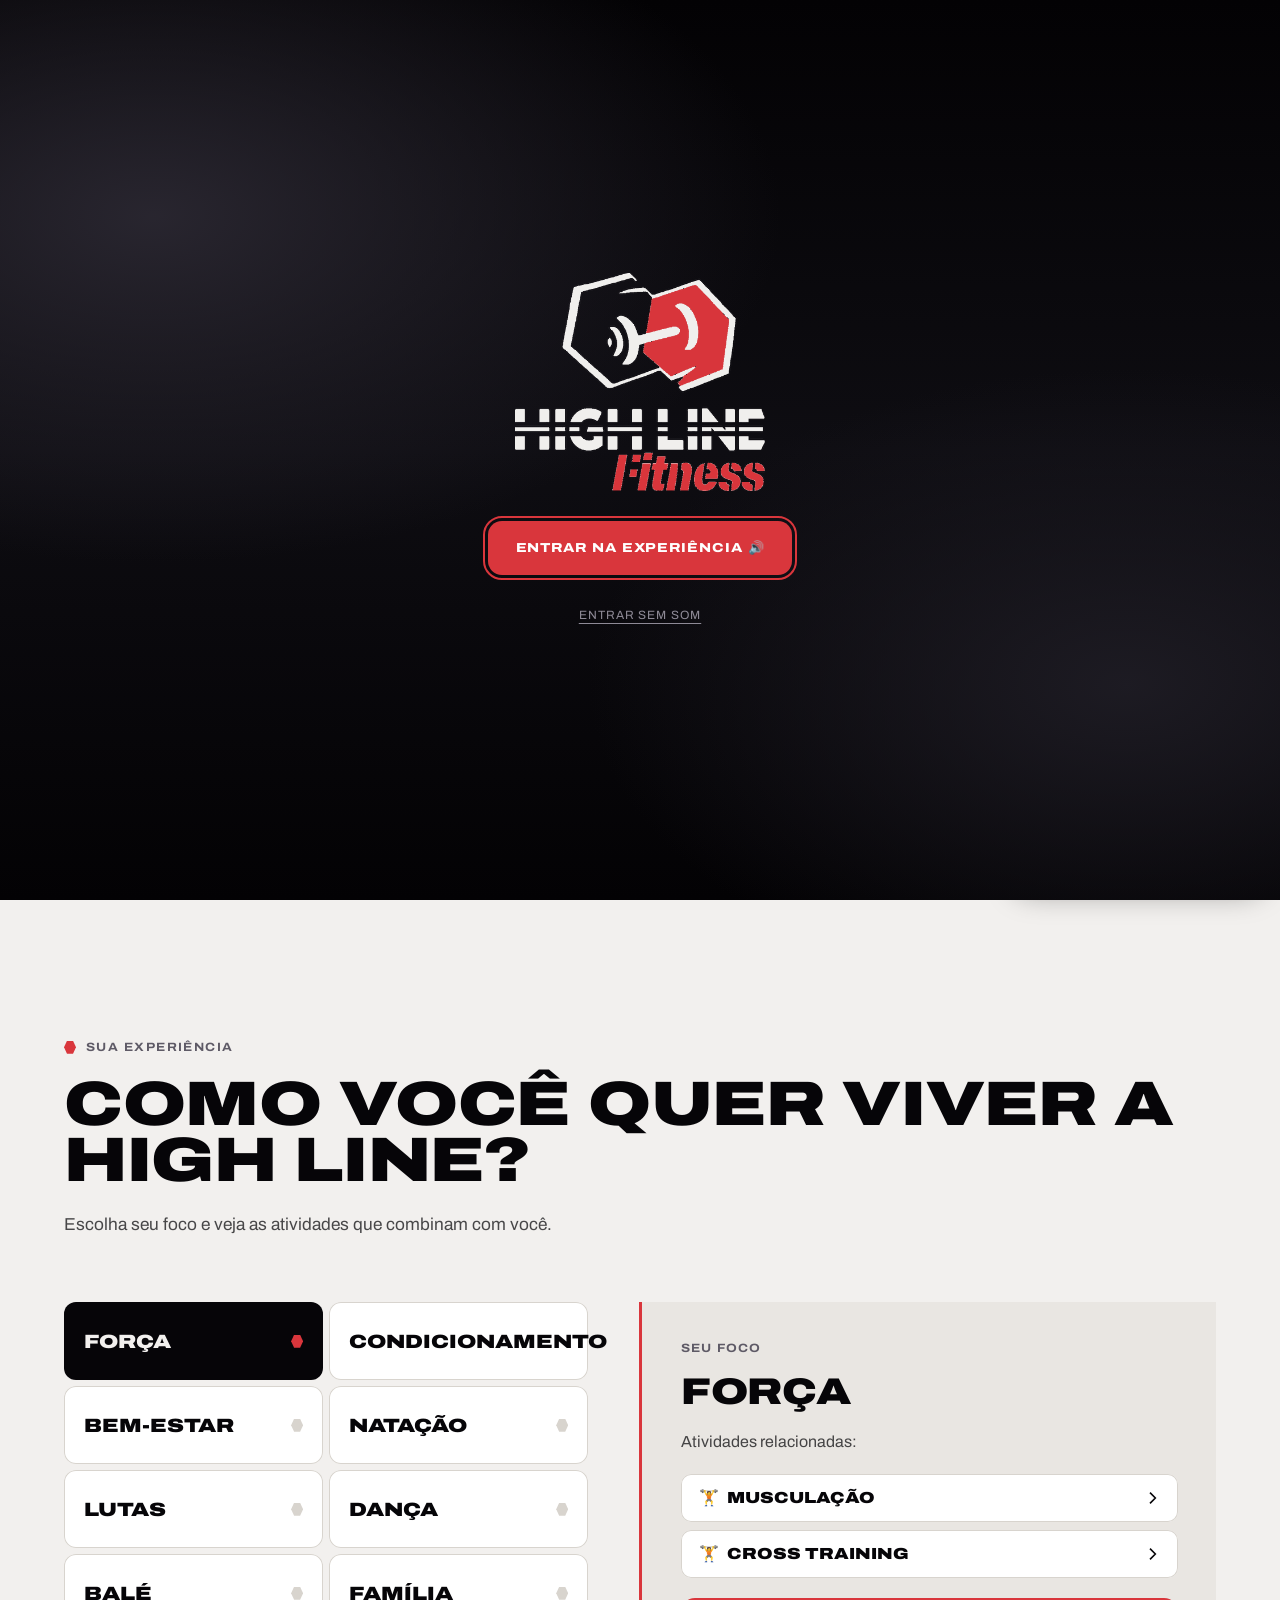
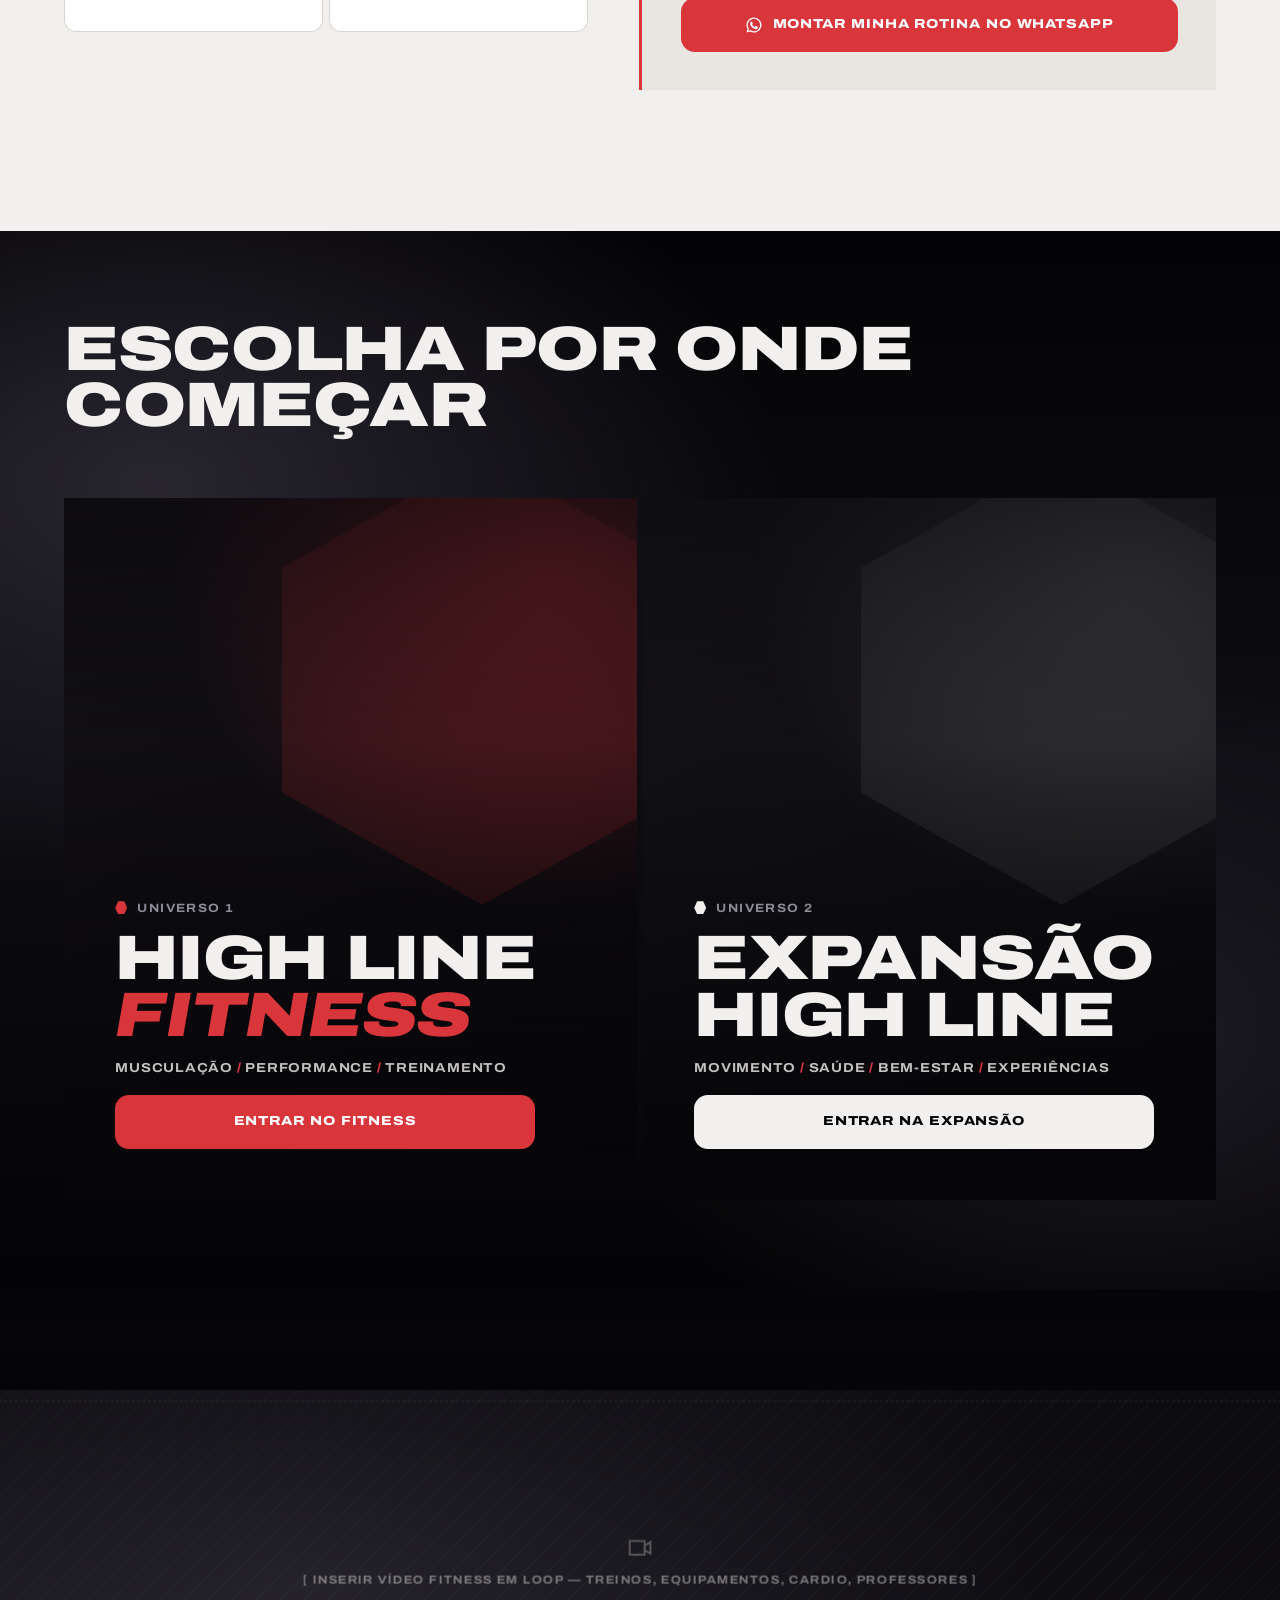
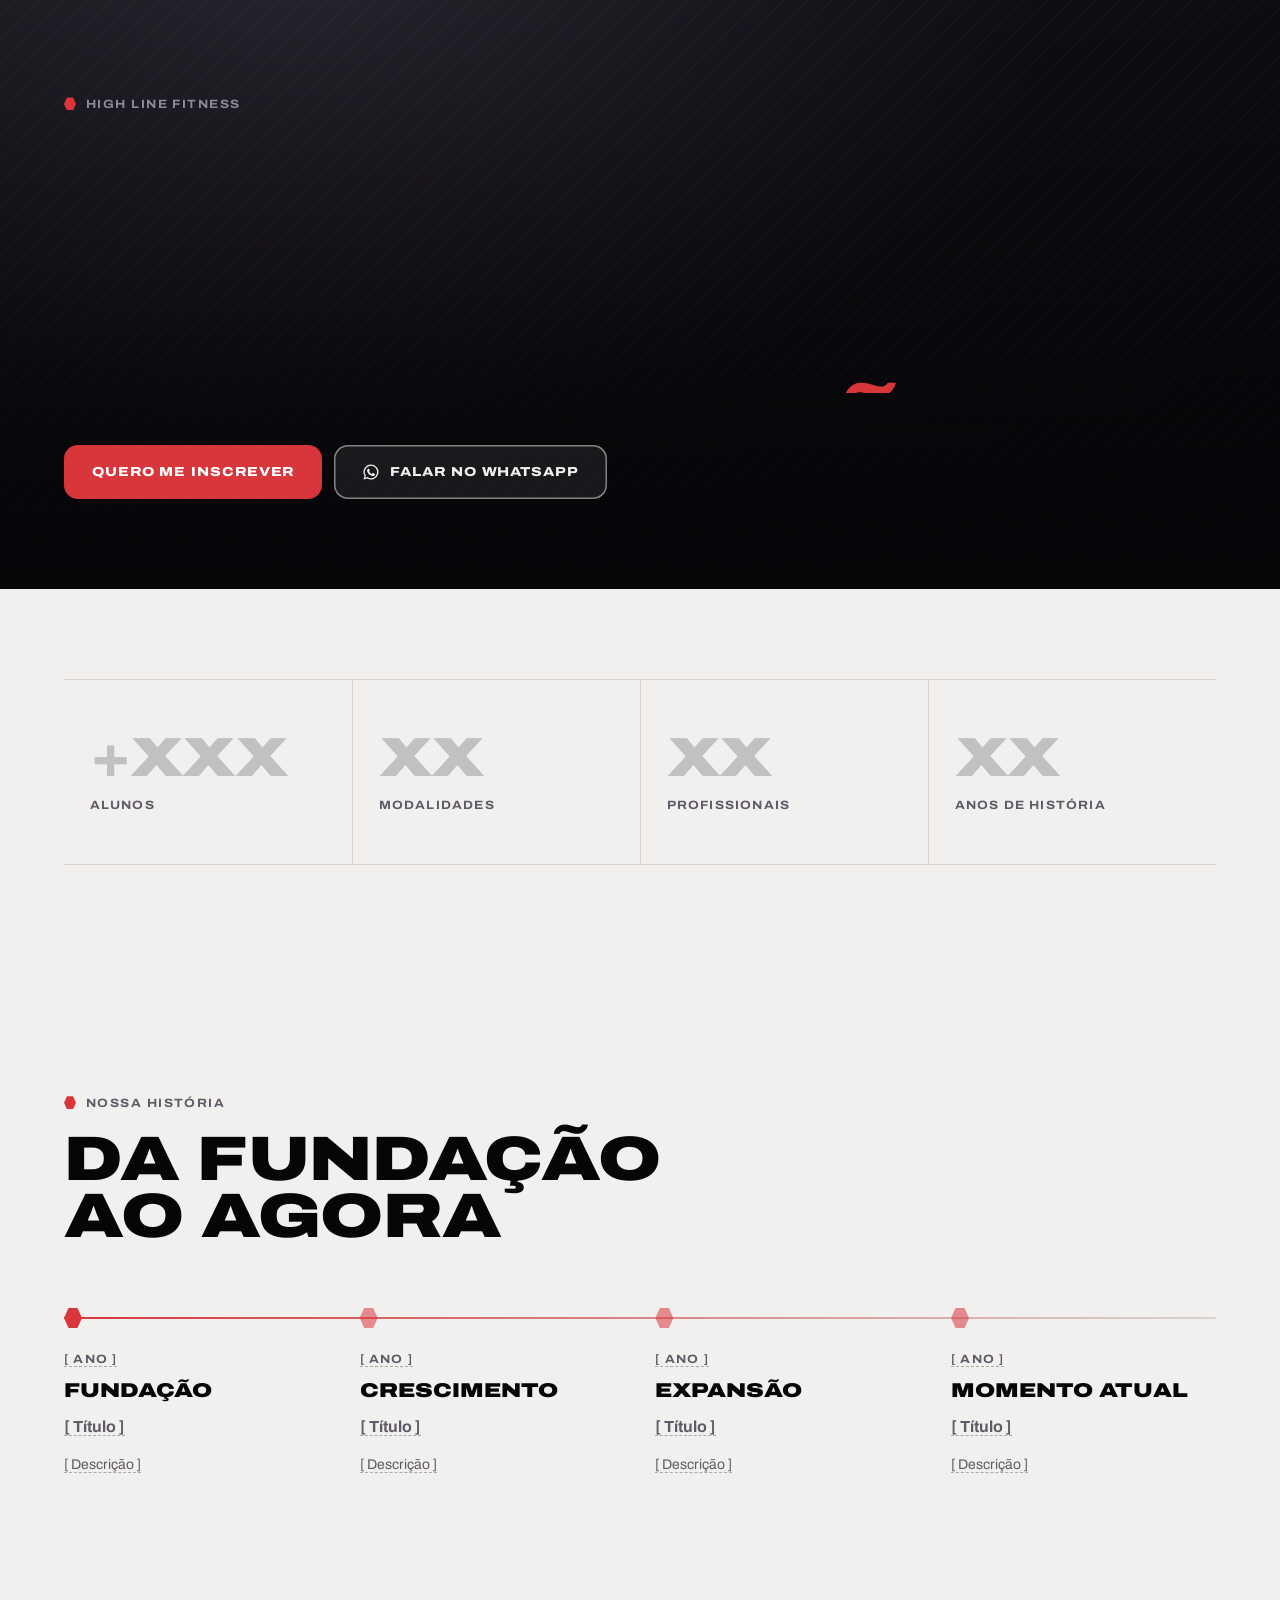
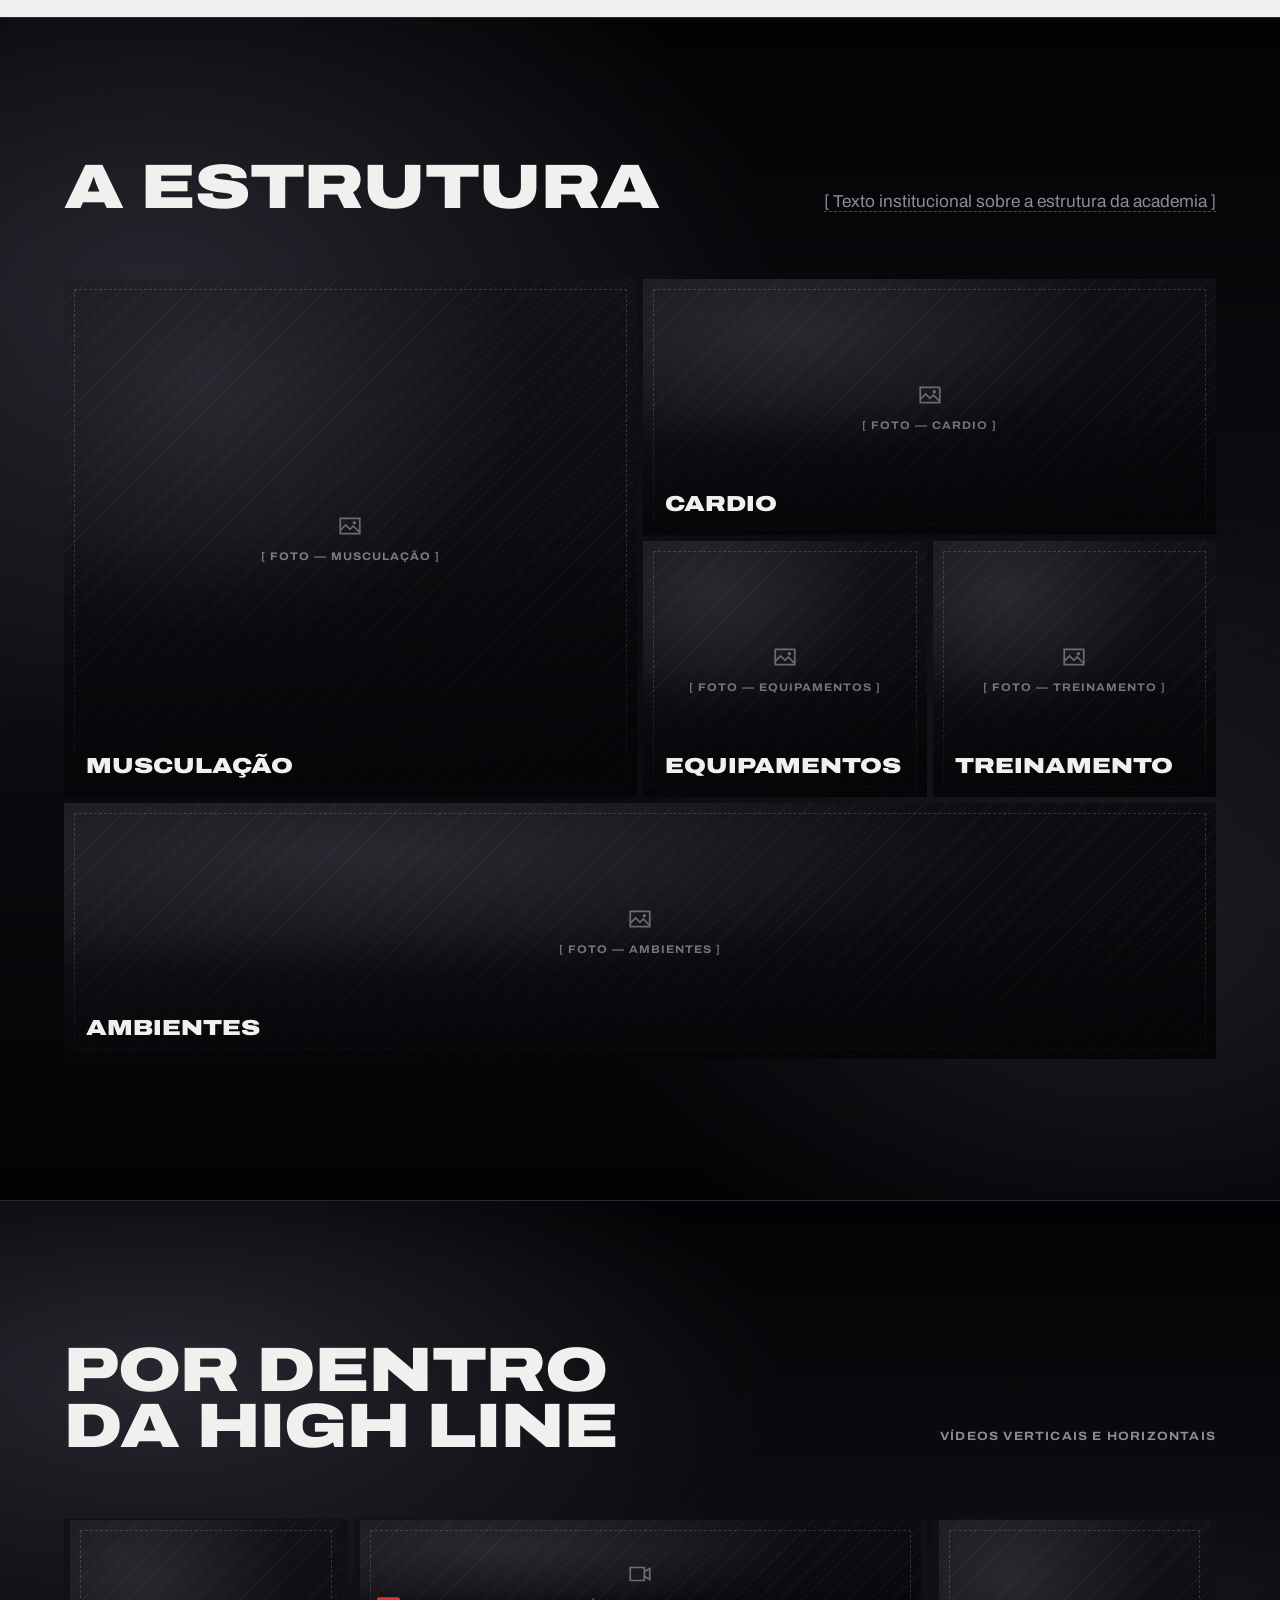
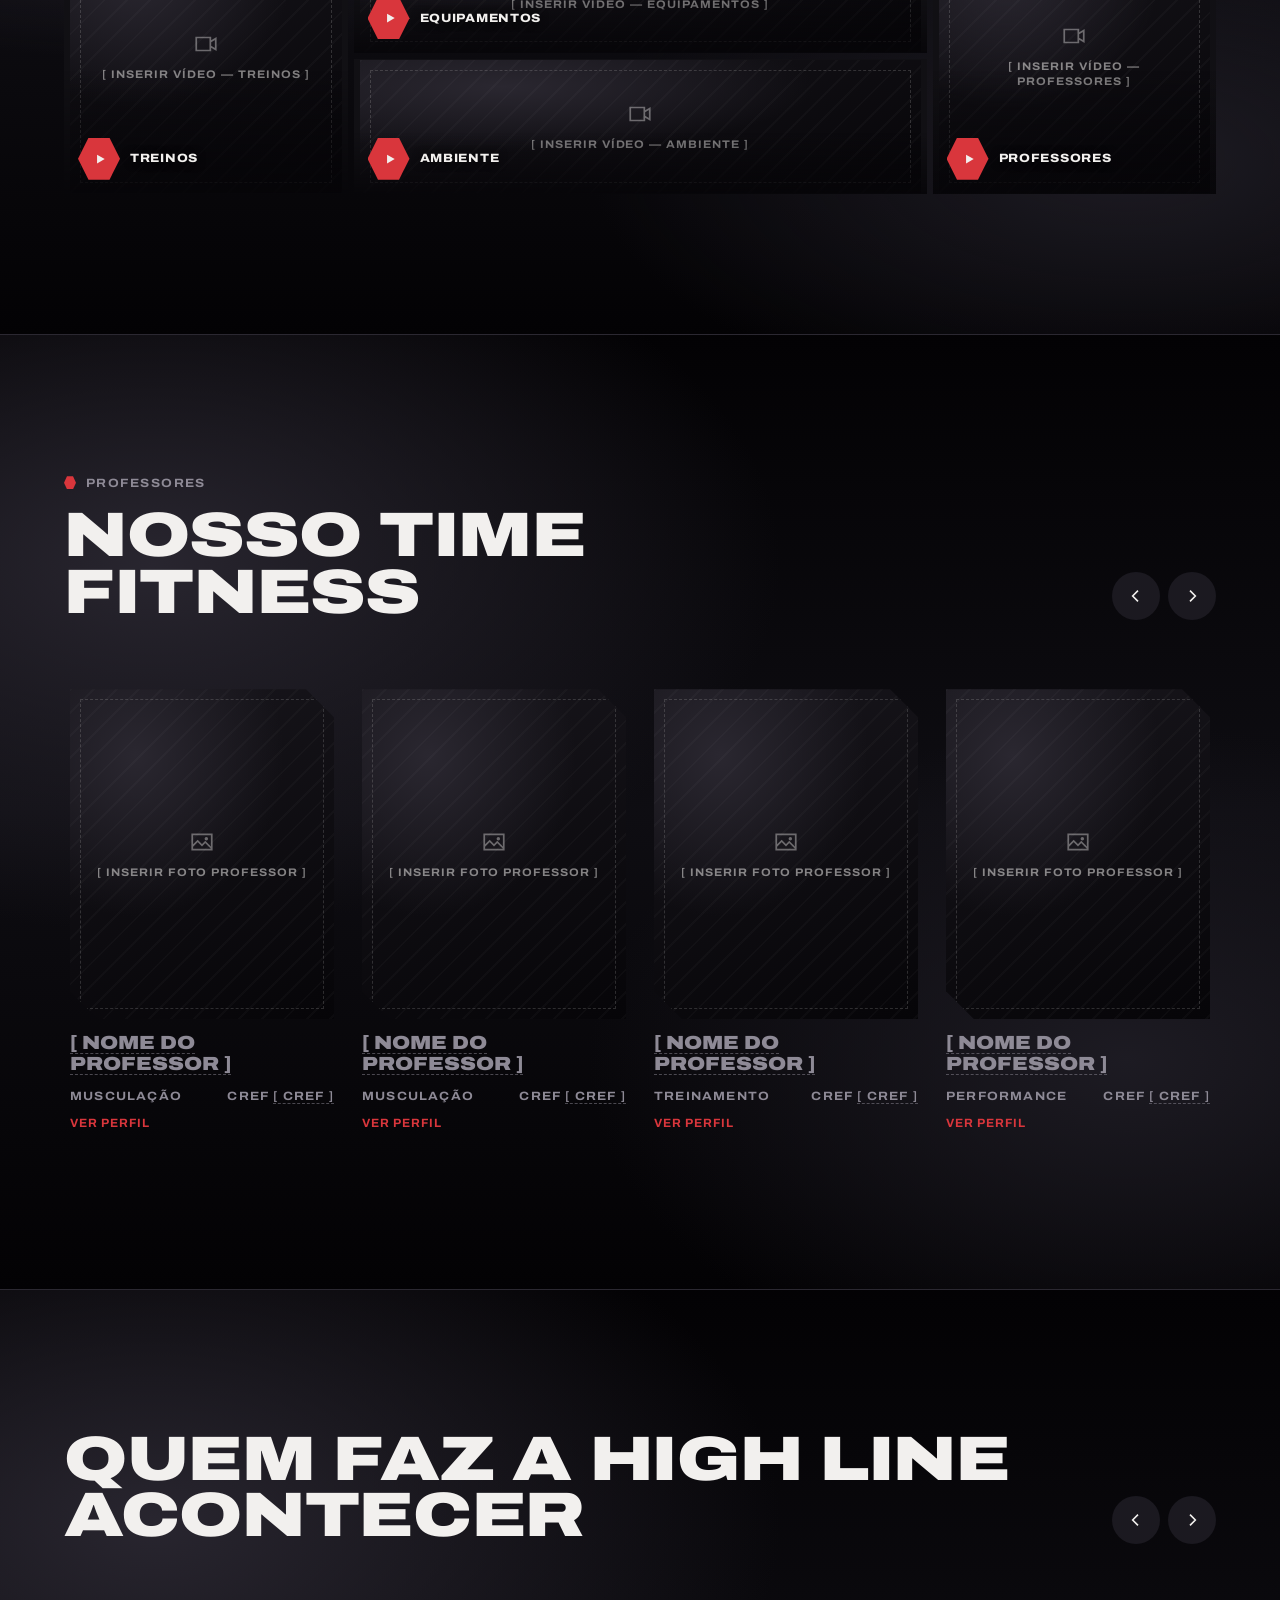
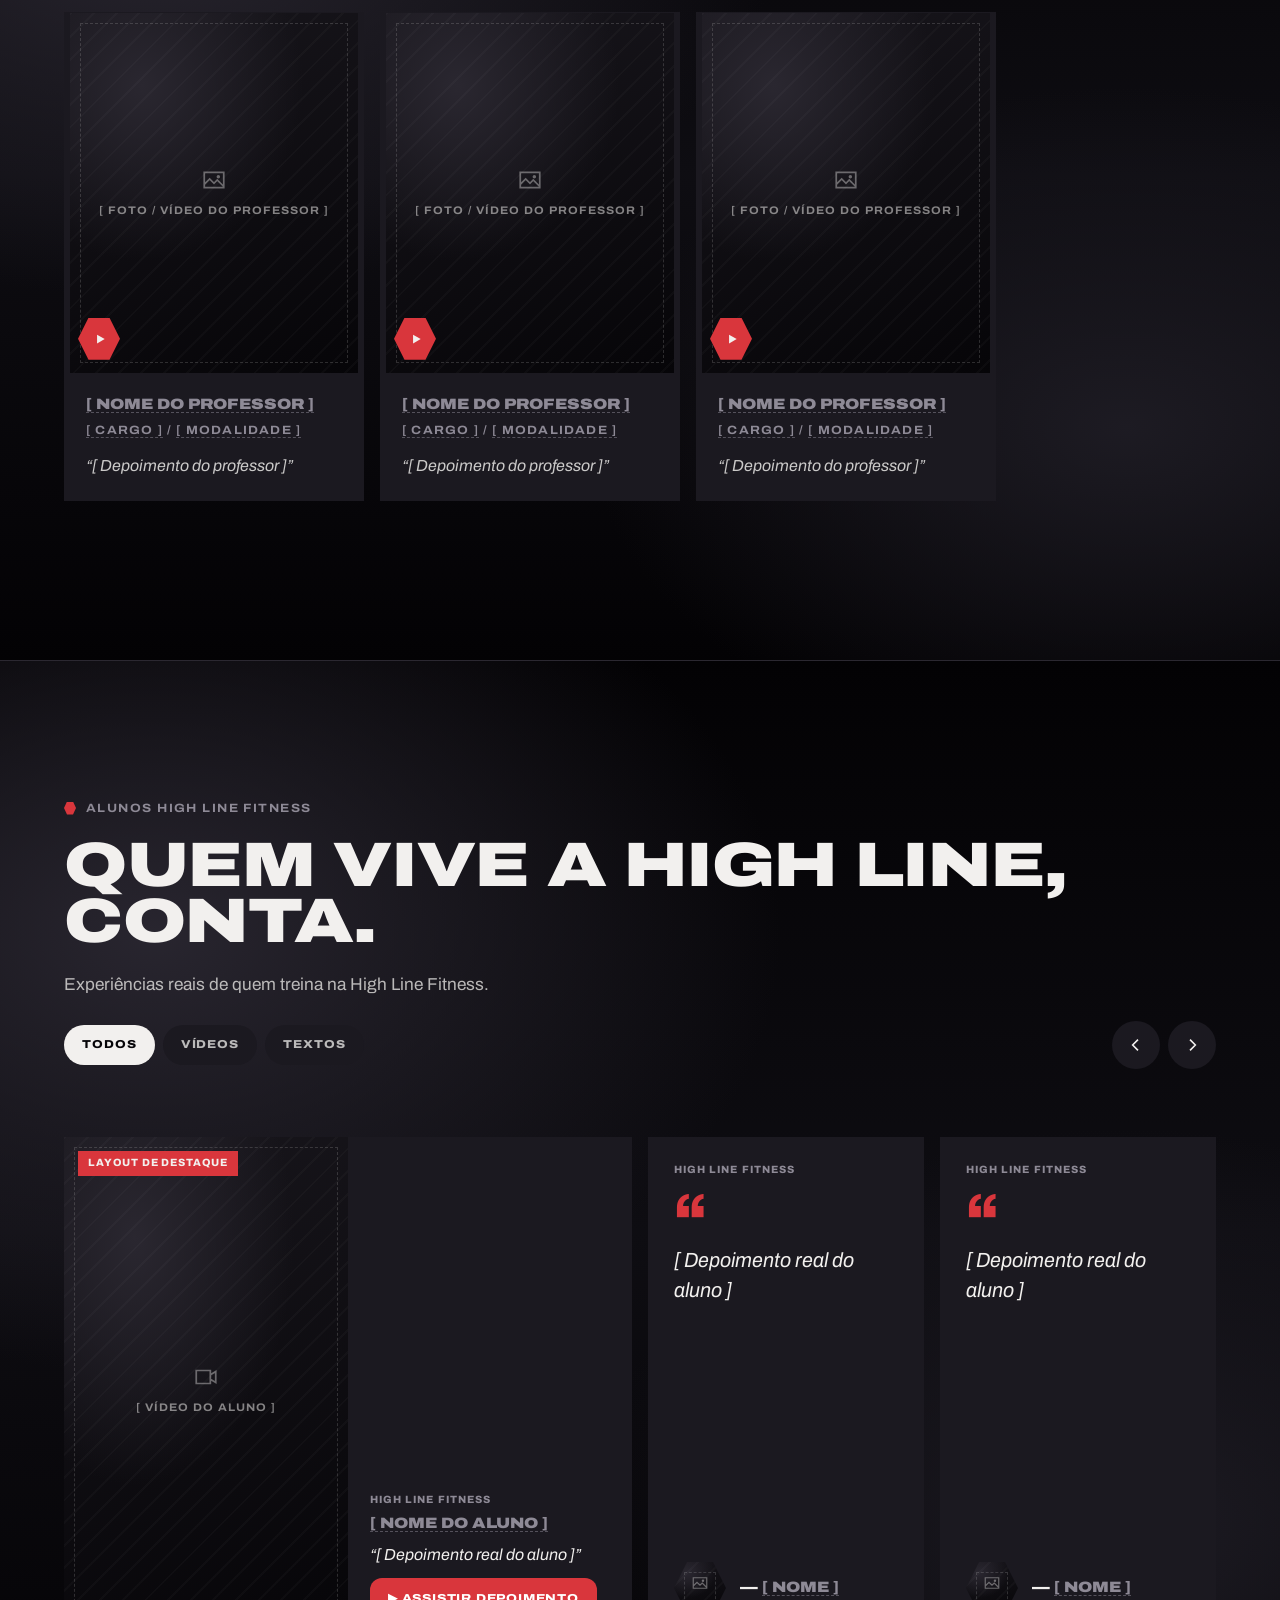
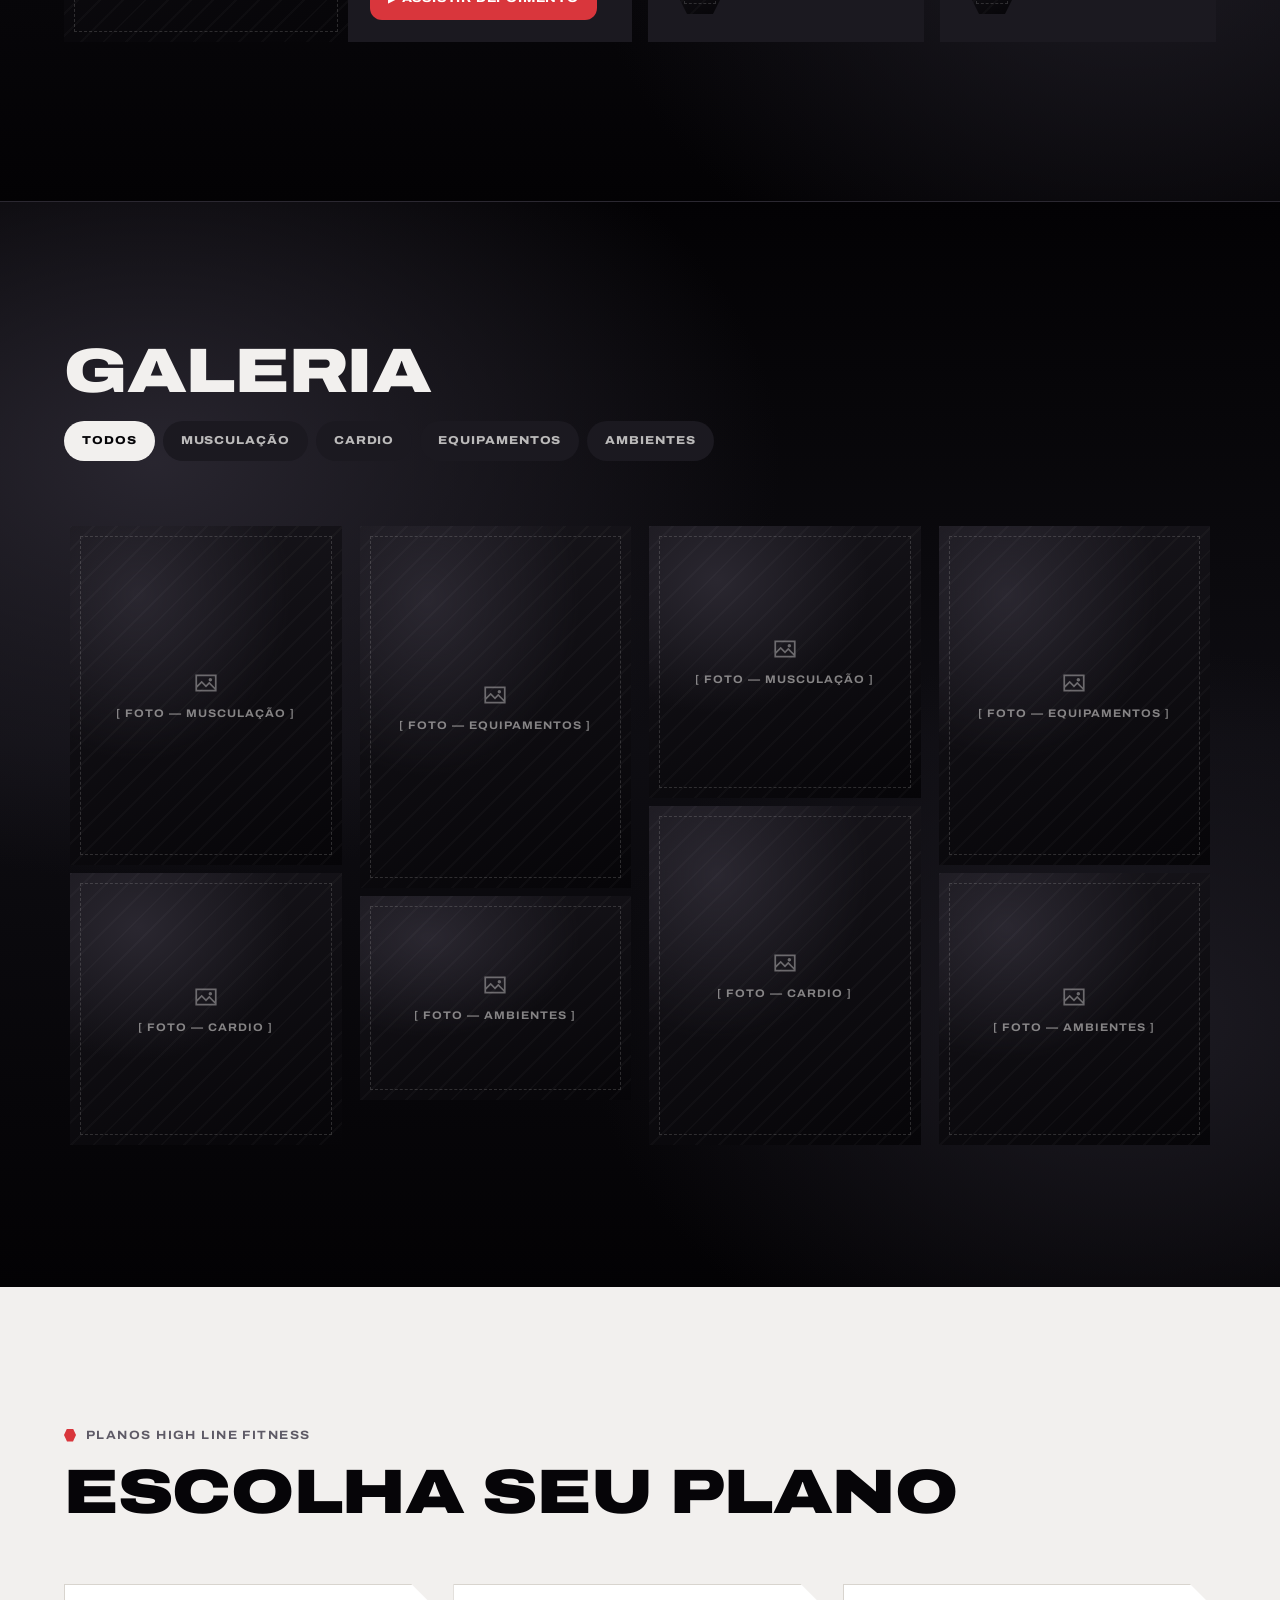
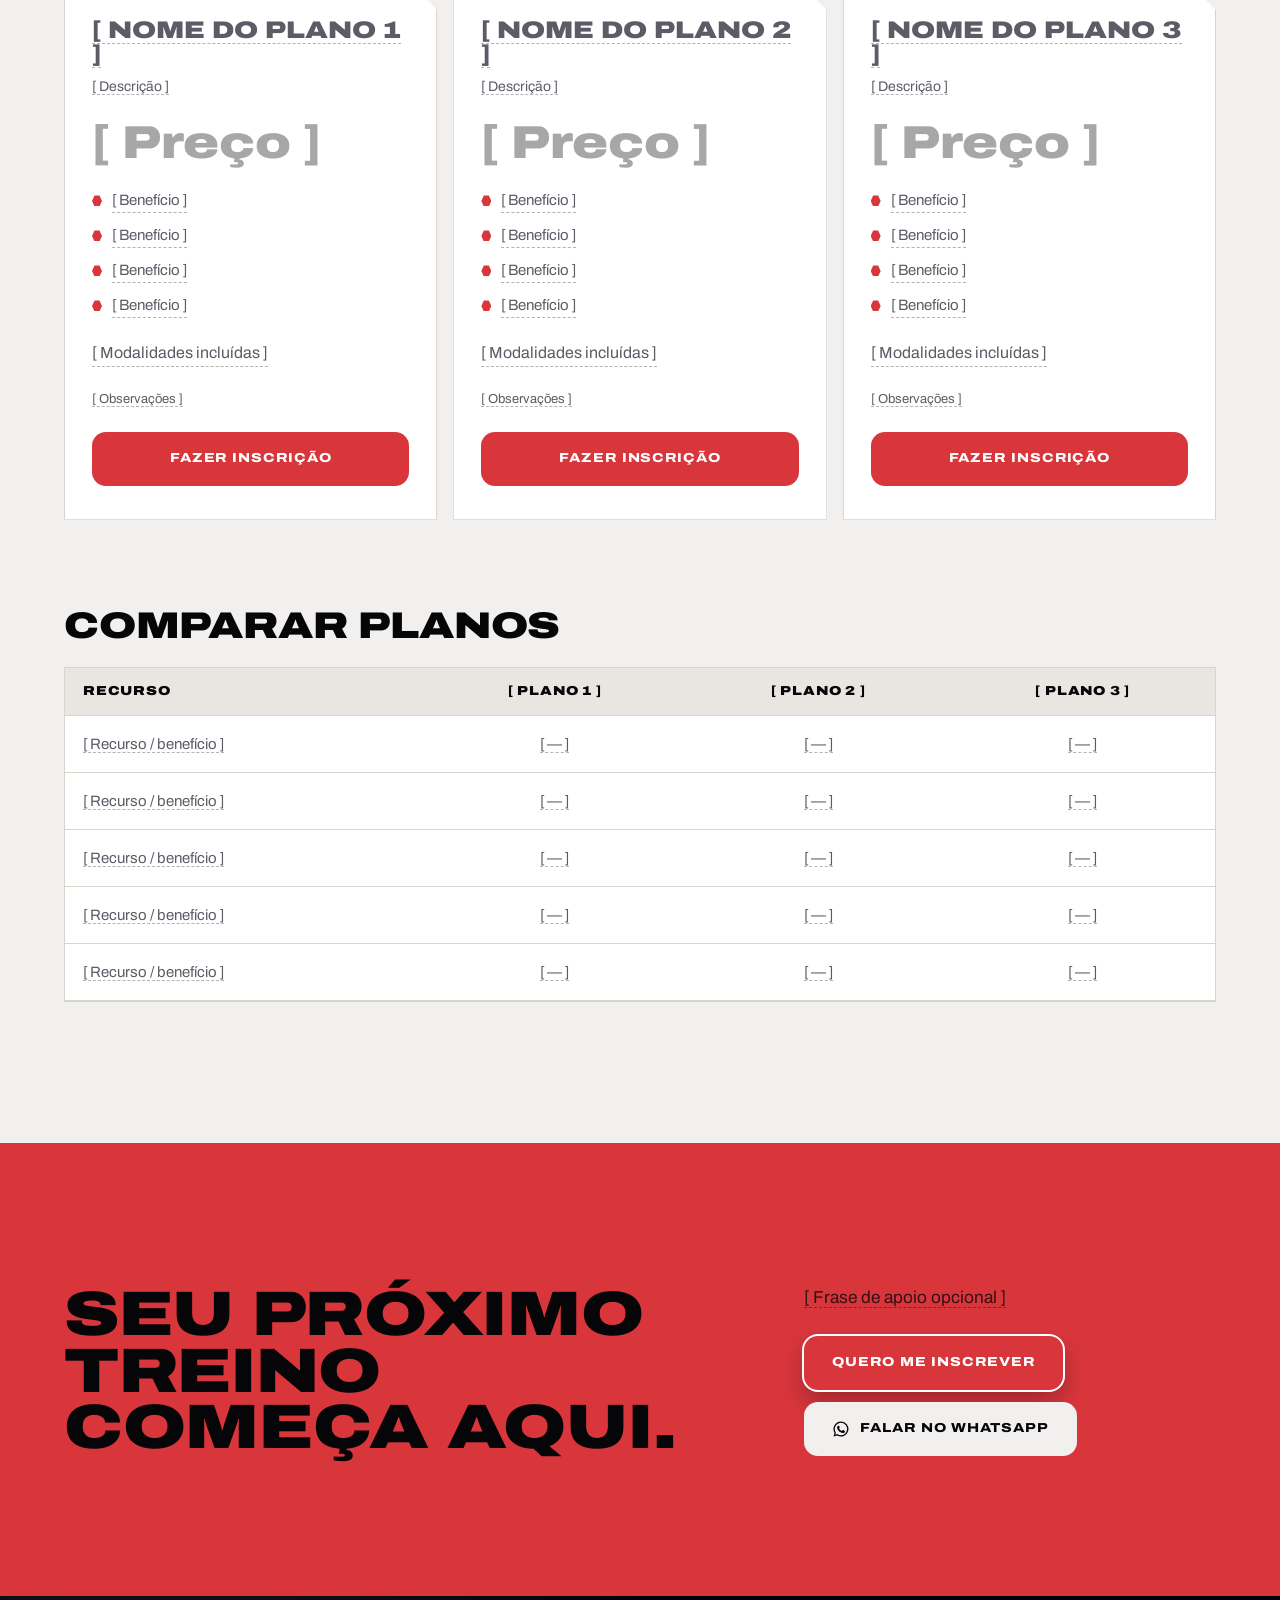
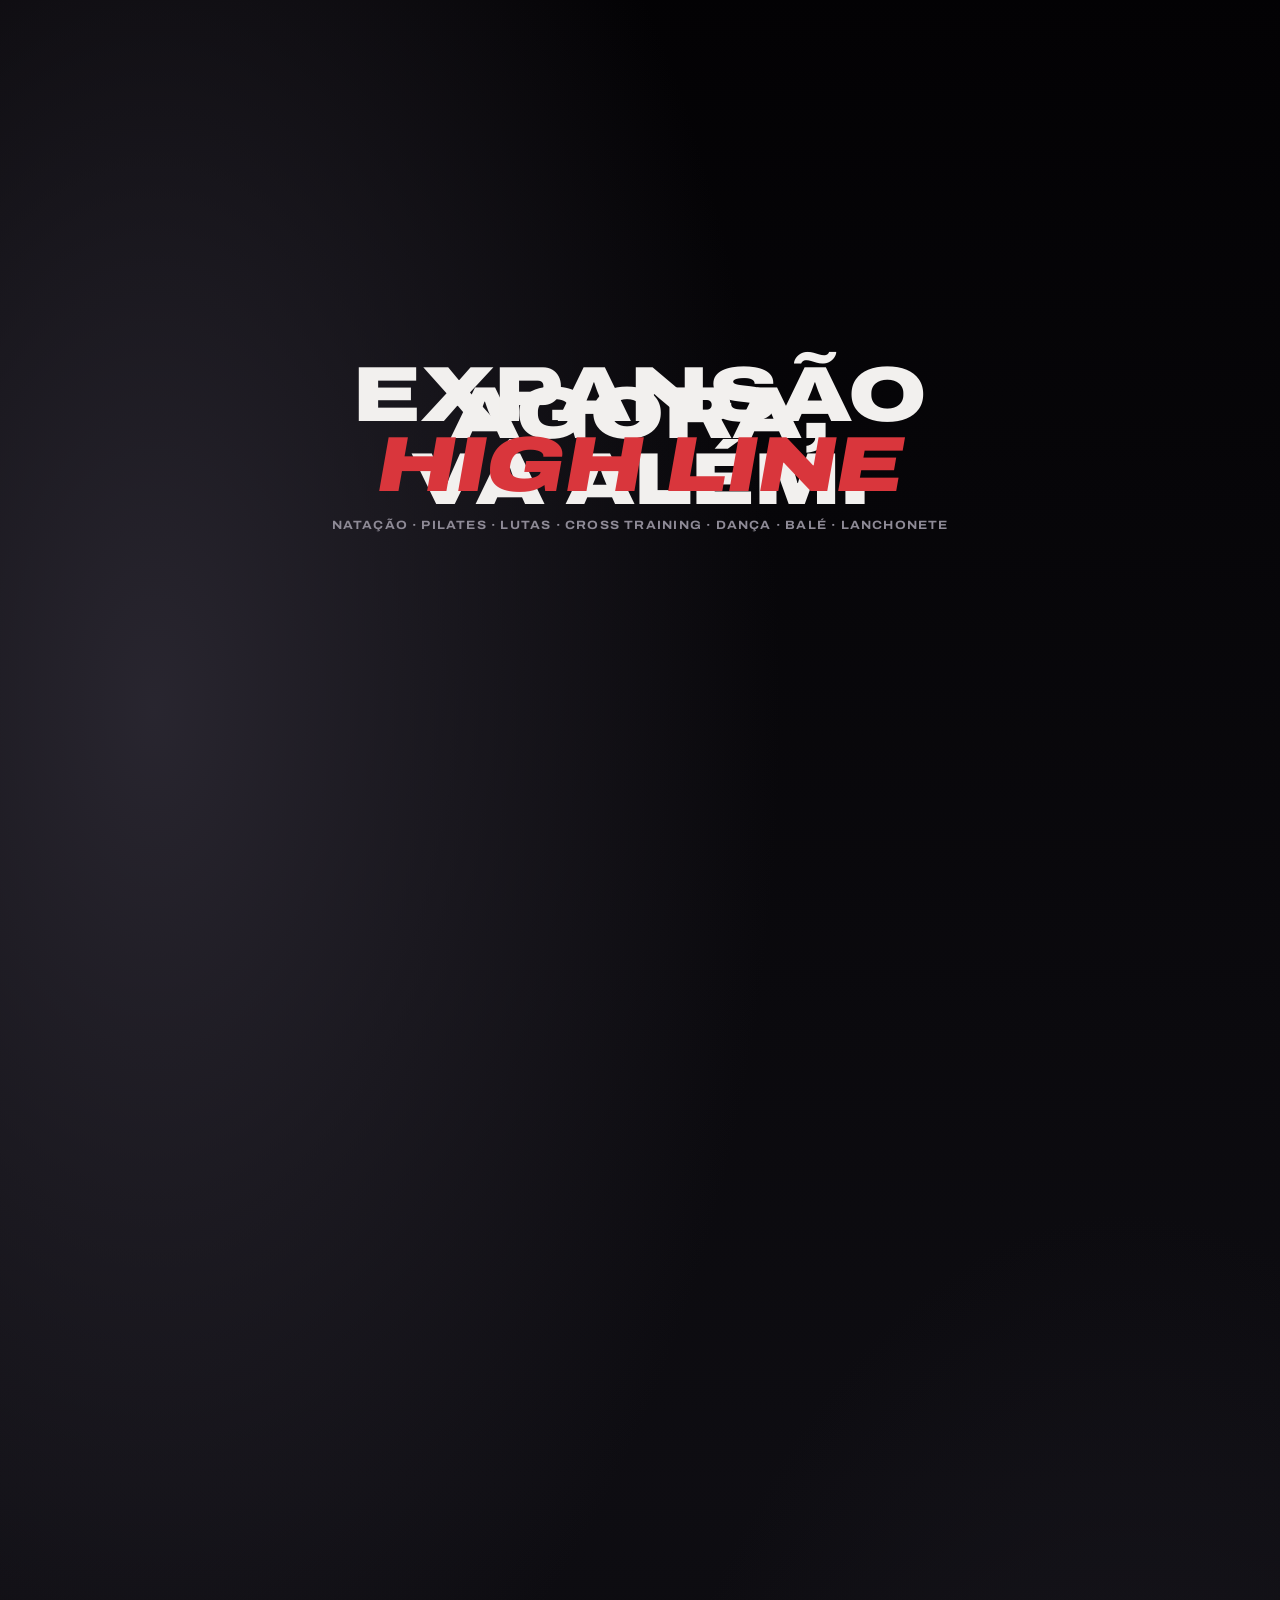
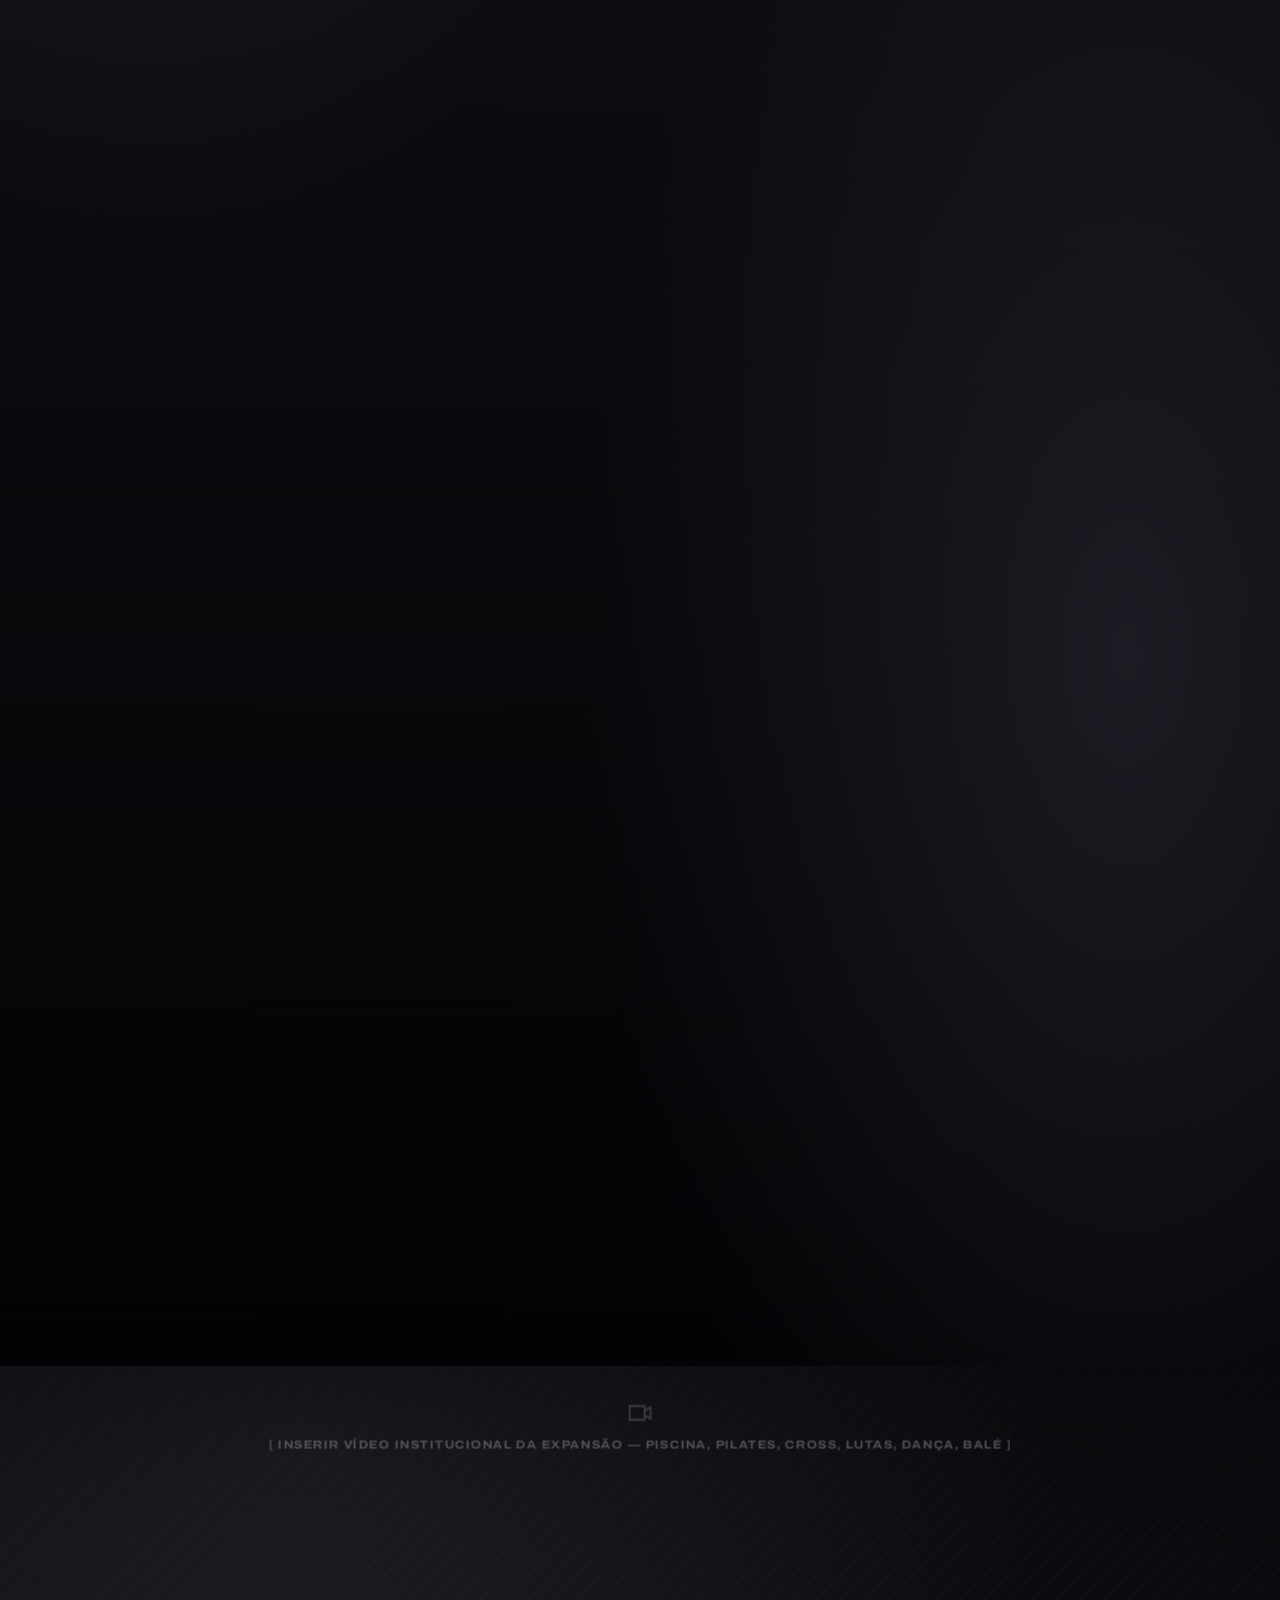
==== commit d307fc38: "Atualiza projeto High Line Fitness com nova versão Co-Authored-By: Claude Opus 5.5 <noreply@anthropi" ====
--- a/versao-arquivo-unico/high-line-fitness.html
+++ b/versao-arquivo-unico/high-line-fitness.html
@@ -766,9 +766,285 @@
 .prod__b{padding:20px 20px 22px}
 .act__grid--solo{grid-template-columns:1fr}
 
+/* =========================================================
+   TEMA DE NATAL  (ativado por HL.tema = "natal")
+   ========================================================= */
+:root{--gold:#E3BE6B;--pine:#1E5A40}
+body:not(.theme-natal) [data-natal]{display:none!important}
+.gold{color:var(--gold)}
+.snow{position:fixed;inset:0;width:100%;height:100%;z-index:45;pointer-events:none}
+.theme-natal .tag::before{background:var(--gold)}
+.theme-natal .sec--light{background-image:url("data:image/svg+xml,%3Csvg xmlns='http://www.w3.org/2000/svg' width='140' height='140' viewBox='0 0 140 140'%3E%3Cg fill='none' stroke='%23060508' stroke-opacity='.07' stroke-width='1.4' stroke-linecap='round'%3E%3Cg transform='translate(34 36)'%3E%3Cpath d='M0-12V12M-10.4-6 10.4 6M-10.4 6 10.4-6M-3-9 0-12 3-9M-3 9 0 12 3 9'/%3E%3C/g%3E%3Cg transform='translate(104 100) scale(.7)'%3E%3Cpath d='M0-12V12M-10.4-6 10.4 6M-10.4 6 10.4-6M-3-9 0-12 3-9M-3 9 0 12 3 9'/%3E%3C/g%3E%3C/g%3E%3C/svg%3E");background-size:140px 140px}
+.theme-natal .btn--red:hover{background:repeating-linear-gradient(-45deg,#e23a41 0 10px,#c22a32 10px 20px)}
+.theme-natal .hero::after,.theme-natal .open::after{content:"";position:absolute;inset:auto 0 0 0;height:40%;z-index:3;pointer-events:none;
+  background:radial-gradient(60% 100% at 80% 100%,rgba(227,190,107,.12),transparent 70%)}
+/* portão */
+.gate__natal{margin:-8px 0 0;font:800 12px/1 var(--display);font-stretch:118%;letter-spacing:.24em;text-transform:uppercase;color:var(--gold)}
+/* chip na abertura */
+.natal-chip{display:inline-flex;align-items:center;gap:10px;margin:0 0 22px;padding:10px 16px;font:800 11.5px/1 var(--display);font-stretch:112%;letter-spacing:.08em;text-transform:uppercase;
+  color:var(--gold);background:rgba(227,190,107,.08);box-shadow:inset 0 0 0 1px rgba(227,190,107,.5);transition:background .25s;
+  clip-path:polygon(8px 0,100% 0,100% calc(100% - 8px),calc(100% - 8px) 100%,0 100%,0 8px)}
+.natal-chip:hover{background:rgba(227,190,107,.18)}
+.natal-chip span{font-size:15px}
+.open .natal-chip{opacity:0;transform:translateY(14px);transition:opacity .8s ease .3s,transform .8s cubic-bezier(.2,.7,.2,1) .3s,background .25s}
+.open.play .natal-chip{opacity:1;transform:none}
+.open__content{display:flex;flex-direction:column;align-items:flex-start}
+/* luzes */
+.xl{position:absolute;left:50%;transform:translateX(-50%);bottom:-15px;height:20px;display:flex;pointer-events:none;z-index:1;
+  background:url("data:image/svg+xml,%3Csvg xmlns='http://www.w3.org/2000/svg' width='46' height='12' viewBox='0 0 46 12'%3E%3Cpath d='M0 1.5Q23 13 46 1.5' fill='none' stroke='%23332f38' stroke-width='1.6'/%3E%3C/svg%3E") repeat-x 0 0/46px 12px}
+.xl i{position:relative;flex:0 0 46px;display:flex;justify-content:center}
+.xl i::before{content:"";position:absolute;top:8px;width:5px;height:4px;background:#2a272e;border-radius:1px}
+.xl i::after{content:"";position:absolute;top:11px;width:8px;height:11px;border-radius:50% 50% 50% 50%/42% 42% 58% 58%;background:var(--b);box-shadow:0 0 10px 2px var(--b);animation:tw 2.6s ease-in-out infinite;animation-delay:var(--dl,0s)}
+.xl i:nth-child(4n+1){--b:#ff4d55}
+.xl i:nth-child(4n+2){--b:#F2CC74;--dl:.6s}
+.xl i:nth-child(4n+3){--b:#ffffff;--dl:1.2s}
+.xl i:nth-child(4n+4){--b:#4fd18f;--dl:1.8s}
+.xl i:nth-child(3n){--dl:.9s}
+@keyframes tw{0%,100%{opacity:1}50%{opacity:.35;box-shadow:0 0 2px 0 var(--b)}}
+.xl--top{top:-4px;bottom:auto}
+/* campanha */
+.natal{position:relative;overflow:hidden;color:var(--chalk);
+  background:radial-gradient(900px 520px at 82% 30%,rgba(227,190,107,.13),transparent 60%),radial-gradient(700px 520px at 8% 95%,rgba(217,54,60,.2),transparent 60%),#0b0a0e}
+.natal__g{display:grid;grid-template-columns:minmax(0,1.1fr) minmax(0,.9fr);gap:clamp(30px,5vw,80px);align-items:center}
+.natal__txt{display:grid;gap:24px;justify-items:start}
+.tag--gold{color:var(--gold)}
+.natal__cdl{margin:0 0 10px;color:var(--gold)}
+.cd{display:flex;flex-wrap:wrap;gap:8px}
+.cd div{min-width:78px;padding:14px 10px 12px;text-align:center;background:rgba(242,240,238,.05);box-shadow:inset 0 0 0 1px rgba(227,190,107,.35);
+  clip-path:polygon(8px 0,100% 0,100% calc(100% - 8px),calc(100% - 8px) 100%,0 100%,0 8px)}
+.cd b{display:block;font:900 clamp(26px,3vw,40px)/1 var(--display);font-stretch:120%;font-variant-numeric:tabular-nums}
+.cd span{display:block;margin-top:6px;font:800 10.5px/1 var(--display);letter-spacing:.1em;text-transform:uppercase;color:var(--steel)}
+.natal__list{list-style:none;margin:0;padding:0;display:grid;gap:10px}
+.natal__list li{display:flex;gap:12px;font-size:16px}
+.natal__list li::before{content:"";flex:none;width:11px;height:12px;margin-top:6px;background:var(--gold);clip-path:polygon(25% 0,75% 0,100% 50%,75% 100%,25% 100%,0 50%)}
+.natal__tree svg{display:block;width:100%;max-width:440px;margin:0 auto;overflow:visible}
+.t-pine{fill:var(--pine)}
+.t-red{fill:var(--red)}
+.t-line{fill:rgba(242,240,238,.06);stroke:var(--chalk);stroke-width:2.2}
+.natal__tree polygon:not(.t-star){transform-box:fill-box;transform-origin:center;animation:hexIn .7s cubic-bezier(.2,.8,.2,1) both;animation-delay:var(--d)}
+@keyframes hexIn{from{opacity:0;transform:scale(.4)}}
+.t-orn{fill:var(--gold);filter:drop-shadow(0 0 5px rgba(242,204,116,.9));animation:tw 2.4s ease-in-out infinite;animation-delay:var(--d)}
+.t-star{fill:var(--gold);filter:drop-shadow(0 0 14px rgba(242,204,116,.85));transform-box:fill-box;transform-origin:center;animation:starPulse 3s ease-in-out infinite}
+@keyframes starPulse{0%,100%{transform:scale(1) rotate(0)}50%{transform:scale(1.08) rotate(6deg)}}
+/* mensagens */
+.natal-greet{margin:0;font:400 italic clamp(15px,1.3vw,18px)/1.5 var(--display);color:var(--gold)}
+.foot__natal{color:var(--gold);font-weight:700;letter-spacing:.12em;text-transform:uppercase;font-size:12px}
+.mnav .mnav__natal{display:flex;align-items:center;gap:10px;margin:-6px 0 14px;padding:14px 18px!important;font-size:clamp(15px,4.2vw,20px)!important;color:var(--gold);border:1.5px solid rgba(227,190,107,.6)!important}
+@media (max-width:980px){.natal__g{grid-template-columns:minmax(0,1fr)}.natal__tree{order:-1;width:min(260px,70%);margin:0 auto}}
+@media (hover:none){.theme-natal .btn--red:hover{background:var(--red)}}
+@media (prefers-reduced-motion:reduce){.snow{display:none}.xl i::after,.t-orn,.t-star{animation:none!important}}
+
+/* ---------- Botão de música: ícone pequeno no canto ---------- */
+.aud{width:34px;height:34px;padding:0;gap:0;justify-content:center;border-radius:50%;
+  left:max(14px,env(safe-area-inset-left,0px));bottom:calc(14px + env(safe-area-inset-bottom,0px));
+  background:rgba(17,16,20,.72);border:1px solid rgba(242,240,238,.14);opacity:.75;transition:opacity .25s,border-color .25s,transform .25s}
+.aud:hover,.aud:focus-within{opacity:1;border-color:var(--red);transform:scale(1.06)}
+.aud__eq,.aud__name{display:none!important}
+.aud button{width:34px;height:34px;border-radius:50%}
+.aud svg{width:15px;height:15px}
+.aud.playing button{color:var(--chalk)}
+.aud:not(.playing) button{color:var(--steel)}
+
+/* =========================================================
+   AJUSTES VISUAIS: títulos sem corte, botões arredondados,
+   botões 3D no topo, atalhos maiores e fundo preto em degradê
+   ========================================================= */
+/* títulos sem o corte horizontal */
+.slit,.ln .slit{background-image:none!important;-webkit-background-clip:border-box;background-clip:border-box;color:var(--c)}
+
+/* botões arredondados e em caixa alta */
+.btn{clip-path:none;border-radius:14px;text-transform:uppercase}
+.btn--sm{border-radius:12px}
+.chip,.nav .nav__xp,.natal-chip{clip-path:none;border-radius:999px}
+.chip{padding:0 18px}
+.day{border-radius:12px;text-transform:uppercase}
+.popt{border-radius:12px}
+.pers__item{border-radius:10px}
+.rail-ctl button,.vm__nav button,.m-x{clip-path:none;border-radius:50%}
+.m-x{border-radius:0 0 0 14px}
+.wa-float{clip-path:none;border-radius:16px}
+.gate__skip{text-transform:uppercase;letter-spacing:.08em;font-size:12px}
+.cd div{clip-path:none;border-radius:12px}
+
+/* botão de compra no bloco vermelho: vermelho com contorno branco */
+.btn--ring{box-shadow:0 0 0 2px #fff,0 12px 26px rgba(0,0,0,.28)}
+.btn--ring:hover{box-shadow:0 0 0 2px #fff,0 16px 30px rgba(0,0,0,.34);transform:translateY(-1px)}
+
+/* botões 3D (cabeçalho e abertura) */
+.btn3d{transition:transform .15s ease,box-shadow .15s ease,background .25s}
+.btn3d.btn--red{background:linear-gradient(180deg,#ef4c53 0%,#d9363c 55%,#c0272e 100%);box-shadow:0 5px 0 #7c141a,0 12px 22px rgba(0,0,0,.45),inset 0 1px 0 rgba(255,255,255,.3)}
+.btn3d.btn--red:hover{background:linear-gradient(180deg,#f65a61 0%,#e2414a 55%,#c92f36 100%)}
+.btn3d.btn--ghost{background:linear-gradient(180deg,#2e2b34,#151319);box-shadow:0 5px 0 #000,0 12px 22px rgba(0,0,0,.45),inset 0 0 0 1.5px rgba(242,240,238,.38),inset 0 2px 0 rgba(255,255,255,.08)}
+.btn3d.btn--ghost:hover{background:linear-gradient(180deg,#38353f,#1b191f)}
+.btn3d.btn--light{background:linear-gradient(180deg,#ffffff,#dcd8d3);box-shadow:0 5px 0 #8f8a85,0 12px 22px rgba(0,0,0,.4),inset 0 1px 0 #fff}
+.btn3d.btn--light:hover{background:linear-gradient(180deg,#fff,#e8e5e1)}
+.btn3d:hover{transform:translateY(-2px)}
+.btn3d:active{transform:translateY(4px)}
+.btn3d.btn--red:active{box-shadow:0 1px 0 #7c141a,0 4px 10px rgba(0,0,0,.4),inset 0 1px 0 rgba(255,255,255,.2)}
+.btn3d.btn--ghost:active{box-shadow:0 1px 0 #000,0 4px 10px rgba(0,0,0,.4),inset 0 0 0 1.5px rgba(242,240,238,.38)}
+.btn3d.btn--light:active{box-shadow:0 1px 0 #8f8a85,0 4px 10px rgba(0,0,0,.35)}
+.btn--sm.btn3d.btn--red{box-shadow:0 4px 0 #7c141a,0 8px 16px rgba(0,0,0,.45),inset 0 1px 0 rgba(255,255,255,.3)}
+.nav .nav__xp.btn3d{background:linear-gradient(180deg,#2a1417,#150b0d);color:#fff;border-radius:12px;padding:11px 16px;
+  box-shadow:0 4px 0 #7c141a,0 8px 16px rgba(0,0,0,.45),inset 0 0 0 1.5px var(--red),inset 0 1px 0 rgba(255,255,255,.1)}
+.nav .nav__xp.btn3d:hover,.nav .nav__xp.btn3d.on{background:linear-gradient(180deg,#ef4c53,#c0272e);transform:translateY(-2px)}
+.nav .nav__xp.btn3d:active{transform:translateY(3px);box-shadow:0 1px 0 #7c141a,inset 0 0 0 1.5px var(--red)}
+.open .btns{padding-bottom:6px}
+
+/* atalhos do topo maiores */
+.nav a,.nav__btn{font-size:14px;letter-spacing:.05em;font-stretch:104%;padding:10px 10px}
+.nav .nav__xp{font-size:13px;letter-spacing:.05em}
+.nav__car{width:13px;height:13px}
+.uni{font-size:12.5px}
+.mlink__t{font-size:15.5px}
+.mlink__d{font-size:14px}
+.mact__n{font-size:13.5px}
+.mega__side a{font-size:14.5px}
+.mega__lead{font-size:12.5px}
+.mnav a:not(.btn):not(.chip){font-size:clamp(26px,7vw,40px)}
+
+/* fundo preto em degradê */
+body{background:#060508}
+.sec:not(.sec--light):not(.cta-red):not(.natal),.act:not(.act--bale):not(.act--agua):not(.act--cross),.foot,.trans{
+  background:linear-gradient(180deg,#08070a 0%,#17141c 50%,#08070a 100%)}
+.act--agua{background:radial-gradient(1200px 500px at 85% 0%,rgba(242,240,238,.05),transparent 60%),linear-gradient(180deg,#08070a 0%,#17141c 50%,#08070a 100%)}
+.act--cross{background:linear-gradient(115deg,transparent 0 62%,rgba(217,54,60,.1) 62% 100%),linear-gradient(180deg,#08070a 0%,#17141c 50%,#08070a 100%)}
+.gate,.gate__half{background:linear-gradient(180deg,#0a090d,#060508)}
+.gate__half--t{background:linear-gradient(180deg,#141118,#0a090d)}
+.gate__half--b{background:linear-gradient(180deg,#0a090d,#141118)}
+.mnav{background:linear-gradient(180deg,#141118 0%,#060508 70%)}
+.mega{background:linear-gradient(180deg,rgba(22,19,27,.98),rgba(6,5,8,.98))}
+.hdr.scrolled{background:linear-gradient(180deg,rgba(22,19,27,.92),rgba(6,5,8,.9))}
+
+/* ---------- Cabeçalho: larguras com os atalhos maiores ---------- */
+@media (min-width:1140px) and (max-width:1439px){
+  .hdr__in{padding:0 32px}
+  .hdr__logo img{height:34px}
+  .hdr__wa{width:44px;min-height:44px;padding:0}
+  .hdr__wa-t{display:none}
+}
+@media (min-width:1140px) and (max-width:1239px){
+  .nav a,.nav__btn{font-size:13px;padding:10px 8px}
+  .nav .nav__xp{font-size:12px;padding:10px 12px}
+}
+@media (max-width:1139px){
+  .nav,.mega{display:none}
+  .burger{display:grid;margin-left:4px}
+  .hdr__act{margin-left:auto}
+  .hdr__wa{width:auto;padding:0 18px}
+  .hdr__wa-t{display:inline}
+}
+
+/* ---------- Mega menu: cards 3D com cantos arredondados ---------- */
+.mega__grid{gap:12px}
+.mlink{border-left:0;border-radius:14px;padding:18px 20px;background:linear-gradient(180deg,#29262f 0%,#1a181f 100%);
+  box-shadow:0 5px 0 #050407,0 12px 22px rgba(0,0,0,.4),inset 0 1px 0 rgba(255,255,255,.08),inset 0 0 0 1px rgba(255,255,255,.04);
+  transition:transform .18s ease,box-shadow .18s ease,background .25s}
+.mlink:hover{transform:translateY(-3px);background:linear-gradient(180deg,#322e39 0%,#1f1c25 100%);
+  box-shadow:0 8px 0 #050407,0 18px 28px rgba(0,0,0,.45),inset 0 1px 0 rgba(255,255,255,.1),inset 0 0 0 1.5px var(--red)}
+.mlink:active{transform:translateY(4px);box-shadow:0 1px 0 #050407,0 4px 10px rgba(0,0,0,.4),inset 0 0 0 1.5px var(--red)}
+.mlink--wa{background:linear-gradient(180deg,#1d4a31 0%,#12301f 100%);box-shadow:0 5px 0 #08170f,0 12px 22px rgba(0,0,0,.4),inset 0 1px 0 rgba(255,255,255,.1)}
+.mlink--wa:hover{background:linear-gradient(180deg,#24c062 0%,#1a9a4c 100%);box-shadow:0 8px 0 #0d4d27,0 18px 28px rgba(0,0,0,.45),inset 0 1px 0 rgba(255,255,255,.25)}
+.mlink--wa:hover .mlink__d{color:rgba(255,255,255,.85)}
+.mlink--wa:active{box-shadow:0 1px 0 #0d4d27,0 4px 10px rgba(0,0,0,.4)}
+.mega__acts{gap:12px}
+.mact{border-radius:14px;background:linear-gradient(180deg,#29262f 0%,#1a181f 100%);
+  box-shadow:0 5px 0 #050407,0 12px 22px rgba(0,0,0,.4),inset 0 1px 0 rgba(255,255,255,.08);transition:transform .18s ease,box-shadow .18s ease,background .25s}
+.mact:hover{transform:translateY(-3px);background:linear-gradient(180deg,#ef4c53 0%,#c0272e 100%);box-shadow:0 8px 0 #7c141a,0 18px 28px rgba(0,0,0,.45),inset 0 1px 0 rgba(255,255,255,.3)}
+.mact:active{transform:translateY(4px);box-shadow:0 1px 0 #7c141a,0 4px 10px rgba(0,0,0,.4)}
+.mega__in{padding-bottom:46px}
+
+/* ---------- Fundo: degradê em tons de preto ---------- */
+:root{
+  --bg-black:
+    radial-gradient(70% 55% at 12% 24%, rgba(42,39,49,.95) 0%, rgba(42,39,49,0) 70%),
+    radial-gradient(60% 50% at 88% 76%, rgba(30,28,36,.95) 0%, rgba(30,28,36,0) 70%),
+    linear-gradient(180deg,#030204 0%,#0e0d12 50%,#030204 100%);
+}
+.sec:not(.sec--light):not(.cta-red):not(.natal),.act:not(.act--bale):not(.act--agua):not(.act--cross),.foot,.trans{background:var(--bg-black)}
+.act--agua{background:radial-gradient(1200px 500px at 85% 0%,rgba(242,240,238,.05),transparent 60%),var(--bg-black)}
+.act--cross{background:linear-gradient(115deg,transparent 0 62%,rgba(217,54,60,.1) 62% 100%),var(--bg-black)}
+.gate,.gate__half--t,.gate__half--b{background:var(--bg-black)}
+.mnav{background:var(--bg-black)}
+/* espaços de mídia vazios (inclusive os do topo) também em degradê de preto */
+.slot.is-empty{background:repeating-linear-gradient(135deg,rgba(255,255,255,.022) 0 2px,transparent 2px 16px),
+  radial-gradient(80% 70% at 25% 20%,#2a2730 0%,rgba(42,39,48,0) 70%),linear-gradient(160deg,#18161c 0%,#060508 100%)}
+.sec--light .slot.is-empty{background:repeating-linear-gradient(135deg,rgba(6,5,8,.04) 0 2px,transparent 2px 16px),var(--carbon)}
+.act--bale .slot.is-empty{background:repeating-linear-gradient(135deg,rgba(6,5,8,.04) 0 2px,transparent 2px 16px),#e6e3df}
+.gate__half--t,.gate__half--b{background:var(--bg-black);background-size:100% 200%;background-repeat:no-repeat}
+.gate__half--t{background-position:center top}
+.gate__half--b{background-position:center bottom}
+
+/* ---------- Eventos: High Adventure ---------- */
+.ev-ico{width:34px;height:34px;flex:none;color:var(--red)}
+.mlink--ev{grid-column:1/-1;display:flex;align-items:center;gap:18px;background:linear-gradient(120deg,#3a1418 0%,#1d1013 55%,#141218 100%);
+  box-shadow:0 5px 0 #2a080b,0 12px 22px rgba(0,0,0,.4),inset 0 1px 0 rgba(255,255,255,.08),inset 0 0 0 1.5px rgba(217,54,60,.55)}
+.mlink--ev>span:not(.mlink__go){display:grid;gap:6px;flex:1}
+.mlink__go{flex:none;font:800 12.5px/1 var(--display);letter-spacing:.08em;text-transform:uppercase;color:#fff;padding:12px 16px;border-radius:999px;background:var(--red)}
+.mlink--ev:hover{background:linear-gradient(120deg,#4a181d 0%,#25131a 55%,#18151d 100%);box-shadow:0 8px 0 #2a080b,0 18px 28px rgba(0,0,0,.45),inset 0 0 0 1.5px var(--red)}
+.mlink--ev:hover .ev-ico{color:#fff}
+.evs{display:grid;grid-template-columns:repeat(3,minmax(0,1fr));gap:18px}
+.evc{position:relative;display:flex;flex-direction:column;border-radius:16px;overflow:hidden;background:linear-gradient(180deg,#221f27,#141217);
+  box-shadow:0 6px 0 #050407,0 16px 30px rgba(0,0,0,.4),inset 0 1px 0 rgba(255,255,255,.07);transition:transform .2s ease,box-shadow .2s ease}
+.evc:hover{transform:translateY(-4px);box-shadow:0 10px 0 #050407,0 22px 36px rgba(0,0,0,.45),inset 0 0 0 1.5px var(--red)}
+.evc__date{position:absolute;top:14px;left:14px;z-index:3;padding:8px 12px;border-radius:999px;background:var(--red);color:#fff;font:800 11.5px/1 var(--display);letter-spacing:.08em;text-transform:uppercase}
+.evc__b{display:grid;gap:12px;padding:20px 20px 22px;flex:1;align-content:start}
+.evc__n{margin:0;font:900 19px/1.15 var(--display);font-stretch:118%;text-transform:uppercase}
+.evc__l{display:flex;align-items:center;gap:8px;margin:0;font-size:14px;color:var(--steel)}
+.evc__l svg{width:16px;height:16px;flex:none;color:var(--red)}
+.evc__d{margin:0;font-size:15px;color:rgba(242,240,238,.8)}
+.evc .btn{justify-self:start;margin-top:4px}
+@media (max-width:980px){.evs{grid-template-columns:repeat(auto-fill,minmax(260px,1fr))}}
+@media (max-width:680px){.evs{display:grid;grid-auto-flow:column;grid-template-columns:none;grid-auto-columns:82vw;overflow-x:auto;scroll-snap-type:x mandatory;margin:0 calc(var(--pad)*-1);padding:0 var(--pad) 14px}.evc{scroll-snap-align:start}.mlink__go{display:none}}
+.uni a{white-space:nowrap}
+@media (max-width:680px){.uni{font-size:10px;letter-spacing:.05em}.uni__bar{margin:0 8px}}
+
+/* ---------- Eventos: abas próximos / passados ---------- */
+.ev-tabs{display:inline-flex;gap:6px;padding:6px;margin-bottom:26px;border-radius:999px;background:linear-gradient(180deg,#0c0b0f,#1a181e);
+  box-shadow:inset 0 2px 6px rgba(0,0,0,.6),inset 0 0 0 1px rgba(255,255,255,.05)}
+.evtab{display:inline-flex;align-items:center;gap:10px;min-height:48px;padding:0 22px;border-radius:999px;font:800 13px/1 var(--display);font-stretch:112%;letter-spacing:.07em;text-transform:uppercase;color:var(--steel);transition:color .2s,background .25s,box-shadow .25s,transform .15s}
+.evtab:hover{color:#fff}
+.evtab.on{color:#fff;background:linear-gradient(180deg,#ef4c53,#c0272e);box-shadow:0 4px 0 #7c141a,0 8px 16px rgba(0,0,0,.45),inset 0 1px 0 rgba(255,255,255,.3)}
+.evtab:active{transform:translateY(2px)}
+.evtab__n:empty{display:none}
+.evtab__n{min-width:22px;height:22px;padding:0 6px;display:grid;place-items:center;border-radius:999px;background:rgba(255,255,255,.14);font-size:11.5px}
+.evs[hidden]{display:none!important}
+.evc--past .slot{filter:saturate(.75)}
+.evc__date--past{background:rgba(6,5,8,.82);box-shadow:inset 0 0 0 1px rgba(242,240,238,.35)}
+.evc--past .btns{gap:8px}
+.evc--past .btn svg{width:15px;height:15px}
+.ev-empty{grid-column:1/-1;border-radius:16px}
+.ev-empty__a{color:var(--red);font-weight:800;margin-left:6px}
+@media (max-width:680px){.ev-tabs{display:flex;width:100%}.evtab{flex:1;justify-content:center;padding:0 10px;font-size:11px}}
+
+/* ---------- Cabeçalho com o atalho "Eventos" ---------- */
+@media (min-width:1340px) and (max-width:1539px){
+  .hdr__in{padding:0 32px}
+  .hdr__logo img{height:34px}
+  .hdr__wa{width:44px;min-height:44px;padding:0}
+  .hdr__wa-t{display:none}
+}
+@media (min-width:1220px) and (max-width:1339px){
+  .hdr__in{padding:0 28px}
+  .hdr__logo img{height:34px}
+  .hdr__wa{width:44px;min-height:44px;padding:0}
+  .hdr__wa-t{display:none}
+  .nav a,.nav__btn{font-size:13px;padding:10px 8px}
+  .nav .nav__xp{font-size:12px;padding:10px 12px}
+}
+@media (min-width:1140px) and (max-width:1219px){
+  .hdr__in{padding:0 24px}
+  .hdr__logo img{height:32px}
+  .nav a,.nav__btn{font-size:12px;padding:10px 6px;letter-spacing:.04em}
+  .nav .nav__xp{font-size:11.5px;padding:10px 11px}
+  .hdr__act{margin-left:8px}
+}
+
 </style>
 </head>
 <body>
+<!-- ===== TEMA DE NATAL: neve ===== -->
+<canvas class="snow" id="snow" data-natal aria-hidden="true"></canvas>
+
 <!-- ===== Ícones (sprite) ===== -->
 <svg width="0" height="0" style="position:absolute" aria-hidden="true">
   <symbol id="i-wa" viewBox="0 0 24 24"><path fill="currentColor" d="M12 2a10 10 0 0 0-8.6 15.1L2 22l5-1.3A10 10 0 1 0 12 2zm0 18.2c-1.5 0-3-.4-4.3-1.2l-.3-.2-3 .8.8-2.9-.2-.3A8.2 8.2 0 1 1 12 20.2zm4.5-6.1c-.2-.1-1.5-.7-1.7-.8-.2-.1-.4-.1-.6.1l-.8 1c-.1.2-.3.2-.5.1a6.7 6.7 0 0 1-3.3-2.9c-.3-.4.2-.4.7-1.3.1-.2 0-.3 0-.4l-.8-1.8c-.2-.5-.4-.4-.6-.4h-.5a1 1 0 0 0-.7.3 3 3 0 0 0-.9 2.2c0 1.3.9 2.5 1 2.7.1.2 1.8 2.8 4.4 3.9 1.6.7 2.3.8 3.1.6.5-.1 1.5-.6 1.7-1.2.2-.6.2-1.1.2-1.2-.1-.1-.3-.2-.5-.3z"/></symbol>
@@ -796,6 +1072,7 @@
   <div class="gate__line"></div>
   <div class="gate__box">
     <img src="[data-uri]" alt="High Line Fitness">
+    <p class="gate__natal" data-natal>✦ Edição de Natal ✦</p>
     <button class="btn btn--red" id="gateSound">Entrar na experiência 🔊</button>
     <button class="gate__skip" id="gateMute">Entrar sem som</button>
   </div>
@@ -823,13 +1100,14 @@
       <a href="#professores" data-key="professores">Professores</a>
       <a href="#depoimentos" data-key="depoimentos">Depoimentos</a>
       <a href="#planos" data-key="planos">Planos</a>
+      <a href="#eventos" data-key="eventos">Eventos</a>
       <a href="#contato" data-key="contato">Contato</a>
-      <a class="nav__xp" href="#personalizar" data-key="experiencia"><span class="nav__hex"></span>Sua experiência</a>
+      <a class="nav__xp btn3d" href="#personalizar" data-key="experiencia"><span class="nav__hex"></span>Sua experiência</a>
     </nav>
     <div class="hdr__act">
       <a class="hdr__ico hdr__ig" data-social="instagram" target="_blank" rel="noopener" aria-label="Instagram"><svg><use href="#i-ig"/></svg></a>
-      <a class="btn btn--ghost btn--sm hdr__ins" data-link="inscricao" target="_blank" rel="noopener">Inscreva-se</a>
-      <a class="btn btn--red btn--sm hdr__wa" data-wa="geral" target="_blank" rel="noopener" aria-label="Falar no WhatsApp"><svg class="wa-ico"><use href="#i-wa"/></svg><span class="hdr__wa-t">WhatsApp</span></a>
+      <a class="btn btn--red btn--sm btn3d hdr__ins" data-link="inscricao" target="_blank" rel="noopener">Inscreva-se</a>
+      <a class="btn btn--red btn--sm btn3d hdr__wa" data-wa="geral" target="_blank" rel="noopener" aria-label="Falar no WhatsApp"><svg class="wa-ico"><use href="#i-wa"/></svg><span class="hdr__wa-t">WhatsApp</span></a>
     </div>
     <button class="burger" id="burger" aria-label="Abrir menu" aria-expanded="false"><span></span></button>
   </div>
@@ -853,6 +1131,7 @@
         <a class="mlink" href="#planos"><span class="mlink__t">Planos</span><span class="mlink__d">Escolha seu plano</span></a>
         <a class="mlink" href="#comparar-fitness"><span class="mlink__t">Comparar planos</span><span class="mlink__d">Benefícios lado a lado</span></a>
         <a class="mlink mlink--wa" data-wa="musculacao" target="_blank" rel="noopener"><span class="mlink__t">WhatsApp</span><span class="mlink__d">Falar sobre musculação</span></a>
+        <a class="mlink mlink--ev" href="#eventos"><svg class="ev-ico" viewBox="0 0 24 24" aria-hidden="true"><path fill="currentColor" d="M3 20 9.5 8l4 7 2.5-4L21 20z"/><circle cx="17" cy="5.5" r="2" fill="currentColor"/></svg><span><span class="mlink__t">Eventos · High Adventure</span><span class="mlink__d">Agenda de eventos e experiências da High Line</span></span><span class="mlink__go">Ver eventos →</span></a>
       </div>
     </div>
   </div>
@@ -877,6 +1156,7 @@
         <a href="#depoimentos-expansao">Depoimentos <span>→</span></a>
         <a href="#vivido">Vídeos dos alunos <span>→</span></a>
         <a href="#planos-expansao">Planos <span>→</span></a>
+        <a href="#eventos">Eventos · High Adventure <span>→</span></a>
       </div>
     </div>
   </div>
@@ -888,9 +1168,11 @@
     <a href="#expansao" data-u="expansao">Expansão High Line →<span class="uni__dot"></span></a>
   </div>
   <i class="hdr__prog" id="hdrProg" aria-hidden="true"></i>
+  <div class="xl" data-natal aria-hidden="true"></div>
 </header>
 <nav class="mnav" id="mnav" aria-label="Menu mobile">
   <a class="mnav__xp" href="#personalizar"><span class="nav__hex"></span>Monte sua experiência</a>
+  <a class="mnav__natal" href="#natal" data-natal>🎄 Natal High Line</a>
   <a href="#inicio">Início</a>
   <a href="#fitness">Fitness</a>
   <div class="mnav__sub">
@@ -898,12 +1180,13 @@
   </div>
   <a href="#expansao">Expansão</a>
   <div class="mnav__sub" id="mnavActs"></div>
+  <a href="#eventos">Eventos · High Adventure</a>
   <a href="#professores">Professores</a>
   <a href="#depoimentos">Depoimentos</a>
   <a href="#planos">Planos</a>
   <a href="#contato">Contato</a>
   <div class="btns mnav__btns">
-    <a class="btn btn--ghost" data-link="inscricao" target="_blank" rel="noopener">Inscreva-se</a>
+    <a class="btn btn--red" data-link="inscricao" target="_blank" rel="noopener">Inscreva-se</a>
     <a class="btn btn--red" data-wa="geral" target="_blank" rel="noopener"><svg class="wa-ico"><use href="#i-wa"/></svg>Falar no WhatsApp</a>
   </div>
 </nav>
@@ -917,12 +1200,13 @@
   </div>
   <div class="wrap open__content">
     <img class="open__logo" src="[data-uri]" alt="" aria-hidden="true">
+    <a class="natal-chip" href="#natal" data-natal><span aria-hidden="true">🎄</span>Edição de Natal · conheça a campanha</a>
     <h1 class="d d-xl reveal-t"><span class="ln"><span class="slit">High Line</span></span><span class="ln"><span class="it red">Fitness</span></span></h1>
     <p class="open__sub">Dois espaços. Uma experiência.</p>
     <div class="btns">
-      <a class="btn btn--red" href="#fitness">Conheça a High Line Fitness</a>
-      <a class="btn btn--ghost" href="#expansao">Explore a Expansão</a>
-      <a class="btn btn--light" href="#personalizar"><span class="nav__hex"></span>Monte sua experiência</a>
+      <a class="btn btn--red btn3d" href="#fitness">Conheça a High Line Fitness</a>
+      <a class="btn btn--ghost btn3d" href="#expansao">Explore a Expansão</a>
+      <a class="btn btn--light btn3d" href="#personalizar"><span class="nav__hex"></span>Monte sua experiência</a>
     </div>
   </div>
   <div class="open__scroll">Role</div>
@@ -940,6 +1224,29 @@
       <div class="pers__opts" id="persOpts"></div>
       <div class="pers__res" id="persRes" aria-live="polite"></div>
     </div>
+  </div>
+</section>
+
+<!-- ===== TEMA DE NATAL: campanha ===== -->
+<section class="sec natal" id="natal" data-natal data-wa-ctx="natal">
+  <div class="xl xl--top" aria-hidden="true"></div>
+  <div class="wrap natal__g">
+    <div class="natal__txt">
+      <span class="tag tag--gold">Natal High Line</span>
+      <h2 class="d d-l rv"><span class="slit">Um Natal</span><br><span class="it gold">em movimento.</span></h2>
+      <p class="lead" id="natalTexto"></p>
+      <div>
+        <p class="meta natal__cdl" id="cdLabel">Faltam para o Natal</p>
+        <div class="cd" id="countdown" aria-live="off"></div>
+      </div>
+      <ul class="natal__list" id="natalBen"></ul>
+      <p class="meta" id="natalValidade"></p>
+      <div class="btns">
+        <a class="btn btn--red" data-link="inscricao" id="natalBtn" target="_blank" rel="noopener">Garantir minha vaga</a>
+        <a class="btn btn--ghost" data-wa="natal" target="_blank" rel="noopener"><svg class="wa-ico"><use href="#i-wa"/></svg>Falar sobre o Natal</a>
+      </div>
+    </div>
+    <div class="natal__tree" id="natalTree" aria-hidden="true"></div>
   </div>
 </section>
 
@@ -1106,7 +1413,7 @@
     <div style="display:grid;gap:24px">
       <p class="lead"><span style="border-bottom:1px dashed rgba(6,5,8,.4)">[ Frase de apoio opcional ]</span></p>
       <div class="btns">
-        <a class="btn btn--ink" data-link="inscricao" target="_blank" rel="noopener">Quero me inscrever</a>
+        <a class="btn btn--red btn--ring" data-link="inscricao" target="_blank" rel="noopener">Quero me inscrever</a>
         <a class="btn btn--light" data-wa="musculacao" target="_blank" rel="noopener"><svg class="wa-ico"><use href="#i-wa"/></svg>Falar no WhatsApp</a>
       </div>
     </div>
@@ -1240,6 +1547,28 @@
 </section>
 </div><!-- /expansao -->
 
+<!-- ===== Eventos: High Adventure ===== -->
+<section class="sec ev" id="eventos" data-wa-ctx="eventos">
+  <div class="wrap">
+    <div class="head head--split">
+      <div style="display:grid;gap:18px">
+        <span class="tag">Eventos</span>
+        <h2 class="d d-l rv" id="evNome">High Adventure</h2>
+      </div>
+      <p class="lead" id="evTexto"></p>
+    </div>
+    <div class="ev-tabs" id="evTabs" role="tablist" aria-label="Eventos">
+      <button class="evtab on" role="tab" aria-selected="true" data-t="prox">Próximos eventos<span class="evtab__n" id="evNProx"></span></button>
+      <button class="evtab" role="tab" aria-selected="false" data-t="pass">Eventos passados<span class="evtab__n" id="evNPass"></span></button>
+    </div>
+    <div class="evs" id="evProx" role="tabpanel"></div>
+    <div class="evs" id="evPass" role="tabpanel" hidden></div>
+    <div class="btns" style="margin-top:32px">
+      <a class="btn btn--ghost" data-wa="eventos" target="_blank" rel="noopener"><svg class="wa-ico"><use href="#i-wa"/></svg>Falar sobre eventos</a>
+    </div>
+  </div>
+</section>
+
 <!-- 37. Localização -->
 <section class="sec sec--line sec--light" id="contato" data-wa-ctx="geral">
   <div class="wrap">
@@ -1262,6 +1591,7 @@
   <div class="wrap final__c">
     <h2 class="d d-xl"><span class="slit">Seu movimento</span><br><span class="slit">não tem limites.</span></h2>
     <p class="final__sub">High Line Fitness + Expansão High Line</p>
+    <p class="natal-greet" data-natal>🎄 Boas festas! A família High Line deseja um Natal em movimento.</p>
     <div class="btns" style="justify-content:center">
       <a class="btn btn--red" data-link="inscricao" target="_blank" rel="noopener">Quero me inscrever</a>
       <a class="btn btn--ghost" data-wa="geral" target="_blank" rel="noopener"><svg class="wa-ico"><use href="#i-wa"/></svg>Falar no WhatsApp</a>
@@ -1283,7 +1613,7 @@
         <ul>
           <li><a href="#inicio">Início</a></li><li><a href="#fitness">Fitness</a></li><li><a href="#expansao">Expansão</a></li>
           <li><a href="#atividades">Atividades</a></li><li><a href="#professores">Professores</a></li><li><a href="#depoimentos">Depoimentos</a></li>
-          <li><a href="#planos">Planos</a></li><li><a href="#contato">Contato</a></li>
+          <li><a href="#planos">Planos</a></li><li><a href="#eventos">Eventos · High Adventure</a></li><li><a href="#contato">Contato</a></li>
         </ul>
       </div>
       <div>
@@ -1297,6 +1627,7 @@
     </div>
     <div class="foot__bot">
       <span>© <span id="year"></span> High Line Fitness. Todos os direitos reservados.</span>
+      <span class="foot__natal" data-natal>✦ Boas festas ✦</span>
       <span class="tp">[ CNPJ / razão social ]</span>
     </div>
   </div>
@@ -1346,6 +1677,19 @@
    automaticamente; use "...Poster" para a imagem de capa do vídeo.
    ===================================================================== */
 window.HL = {
+
+  /* ---------- TEMA ----------
+     "natal"  = ativa o tema de Natal (neve, luzes, campanha, árvore, contagem regressiva)
+     "padrao" = volta ao visual normal da High Line                                  */
+  tema: "padrao",
+
+  /* ---------- Campanha de Natal (aparece só com tema "natal") ---------- */
+  natal: {
+    texto: "",                  // texto da campanha
+    beneficios: ["", "", ""],   // condições/benefícios REAIS da campanha
+    validade: "",               // ex.: "até 24/12"
+    link: ""                    // link de inscrição da campanha (vazio = usa links.inscricao)
+  },
 
   /* ---------- Contato e links ---------- */
   contato: {
@@ -1367,6 +1711,7 @@
   /* ---------- WhatsApp contextual (rótulo do botão + mensagem) ---------- */
   whatsappMensagens: {
     geral:      { rotulo: "Falar no WhatsApp",        msg: "Olá! Vim pelo site da High Line e gostaria de mais informações." },
+    natal:      { rotulo: "Falar sobre o Natal",      msg: "Olá! Vim pelo site e quero saber sobre a campanha de Natal da High Line." },
     musculacao: { rotulo: "Falar sobre musculação",   msg: "Olá! Quero saber mais sobre a musculação na High Line Fitness." },
     planos:     { rotulo: "Falar sobre planos",       msg: "Olá! Quero saber mais sobre os planos da High Line." },
     expansao:   { rotulo: "Falar sobre a Expansão",   msg: "Olá! Quero conhecer as atividades da Expansão High Line." },
@@ -1376,13 +1721,15 @@
     cross:      { rotulo: "Falar sobre Cross",        msg: "Olá! Quero saber mais sobre o Cross Training na High Line." },
     danca:      { rotulo: "Falar sobre dança",        msg: "Olá! Quero saber mais sobre as aulas de dança na High Line." },
     bale:       { rotulo: "Falar sobre balé",         msg: "Olá! Quero saber mais sobre o balé na High Line." },
-    lanchonete: { rotulo: "Falar com a lanchonete",   msg: "Olá! Quero saber mais sobre a lanchonete da High Line." }
+    lanchonete: { rotulo: "Falar com a lanchonete",   msg: "Olá! Quero saber mais sobre a lanchonete da High Line." },
+    eventos:    { rotulo: "Falar sobre eventos",      msg: "Olá! Quero saber mais sobre os eventos High Adventure da High Line." }
   },
 
   /* ---------- Áudio ambiente ---------- */
   audio: {
     principal: { src: "", nome: "Trilha principal" },   // instrumental, sem voz
     classica:  { src: "", nome: "Piano / clássica" },   // toca nas seções de Dança e Balé
+    natal:     { src: "", nome: "Trilha de Natal" },    // com tema "natal", substitui a trilha principal
     volume: 0.5,
     fadeMs: 1800
   },
@@ -1517,6 +1864,20 @@
       semProfessor: true,
       catalogo: "" /* link do catálogo da lanchonete (cardápio, PDF, Instagram, iFood etc.) */ }
   ],
+
+  /* ---------- Eventos: High Adventure ----------
+     >>> ÁREA PARA ATUALIZAR OS EVENTOS <<<
+     agendados: próximos eventos. Use a data no formato "AAAA-MM-DD" (ex.: "2026-11-15").
+                Quando a data passar, o evento vai sozinho para "Eventos passados".
+       { nome, data, horario, local, descricao, foto, link, vagas }
+     passados: eventos já realizados (somente reais).
+       { nome, data, local, resumo, capa, fotos: ["midia/fotos/..."], video }          */
+  eventos: {
+    nome: "High Adventure",
+    texto: "",
+    agendados: [],
+    passados: []
+  },
 
   /* ---------- 32. Horários ----------
      { dia:"seg"|"ter"|"qua"|"qui"|"sex"|"sab", horario, atividade, professor, modalidade, vagas } */
@@ -1545,6 +1906,8 @@
 (function () {
   "use strict";
   const HL = window.HL;
+  const NATAL = HL.tema === "natal";
+  if (NATAL) document.body.classList.add("theme-natal");
   const $ = (s, c = document) => c.querySelector(s);
   const $$ = (s, c = document) => [...c.querySelectorAll(s)];
   const esc = s => String(s ?? "").replace(/[&<>"']/g, m => ({ "&": "&amp;", "<": "&lt;", ">": "&gt;", '"': "&quot;", "'": "&#39;" }[m]));
@@ -1613,7 +1976,7 @@
     `<a class="btn ${cls}" data-wa="${key}" ${num ? `data-wa-num="${esc(num)}"` : ""} target="_blank" rel="noopener"><svg class="wa-ico"><use href="#i-wa"/></svg>${esc(label)}</a>`;
 
   const CTASection = (key, link, dark) =>
-    `<div class="btns"><a class="btn ${dark ? "btn--ink" : "btn--red"}" data-link="inscricao" ${link ? `data-url="${esc(link)}"` : ""} target="_blank" rel="noopener">Fazer inscrição</a>${WhatsAppButton(key)}</div>`;
+    `<div class="btns"><a class="btn btn--red" data-link="inscricao" ${link ? `data-url="${esc(link)}"` : ""} target="_blank" rel="noopener">Fazer inscrição</a>${WhatsAppButton(key)}</div>`;
 
   /* Professor */
   function ProfessorCard(p) {
@@ -1805,7 +2168,7 @@
       <ul>${ben}</ul>
       <div style="display:flex;flex-wrap:wrap;gap:6px">${mods}</div>
       <p class="plan__obs">${val(p.observacoes, "Observações")}</p>
-      <a class="btn ${p.destaque ? "btn--ink" : "btn--red"}" data-link="inscricao" ${p.link ? `data-url="${esc(p.link)}"` : ""} target="_blank" rel="noopener">Fazer inscrição</a>
+      <a class="btn btn--red" data-link="inscricao" ${p.link ? `data-url="${esc(p.link)}"` : ""} target="_blank" rel="noopener">Fazer inscrição</a>
     </article>`;
   }
   function PlanComparison(el, cfg, nCols = 3) {
@@ -1838,6 +2201,70 @@
     render();
   }
 
+  /* Eventos — High Adventure (próximos + passados) */
+  const MESES = ["JAN", "FEV", "MAR", "ABR", "MAI", "JUN", "JUL", "AGO", "SET", "OUT", "NOV", "DEZ"];
+  const parseISO = s => { const m = /^(\d{4})-(\d{2})-(\d{2})$/.exec(s || ""); return m ? new Date(+m[1], +m[2] - 1, +m[3]) : null; };
+  const fmtData = s => { const d = parseISO(s); return d ? `${String(d.getDate()).padStart(2, "0")} ${MESES[d.getMonth()]} ${d.getFullYear()}` : (s || ""); };
+  function EventCard(e, i) {
+    return `<article class="evc">
+      ${Slot({ src: e.foto, alt: e.nome, label: "[ Foto do evento ]", cls: "slot--h" })}
+      <span class="evc__date">${e.data ? esc(fmtData(e.data)) : "[ Data ]"}${e.horario ? " · " + esc(e.horario) : ""}</span>
+      <div class="evc__b">
+        <h3 class="evc__n">${val(e.nome, `Nome do evento ${i + 1}`)}</h3>
+        <p class="evc__l">${ico("pin")}<span>${val(e.local, "Local")}</span></p>
+        <p class="evc__d">${val(e.descricao, "Descrição do evento")}</p>
+        ${e.vagas ? `<span class="pill">${esc(e.vagas)}</span>` : ""}
+        <a class="btn btn--red btn--sm" data-link="inscricao" ${e.link ? `data-url="${esc(e.link)}"` : ""} target="_blank" rel="noopener">Quero participar</a>
+      </div>
+    </article>`;
+  }
+  function PastEventCard(e, i) {
+    const fotos = (e.fotos || []).filter(Boolean);
+    const fk = reg(fotos.length ? fotos.map((f, k) => ({ titulo: `${e.nome || "Evento"} — foto ${k + 1}`, src: f, img: true }))
+                                : [{ titulo: e.nome || "Fotos do evento", img: true }, { titulo: e.nome || "Fotos do evento", img: true }]);
+    const vk = e.video ? reg([{ titulo: e.nome || "Vídeo do evento", src: e.video, poster: e.capa, formato: "horizontal" }]) : "";
+    return `<article class="evc evc--past">
+      ${Slot({ src: e.capa || fotos[0], alt: e.nome, label: "[ Foto de capa do evento ]", cls: "slot--h" })}
+      <span class="evc__date evc__date--past">Realizado · ${e.data ? esc(fmtData(e.data)) : "[ Data ]"}</span>
+      <div class="evc__b">
+        <h3 class="evc__n">${val(e.nome, `Evento realizado ${i + 1}`)}</h3>
+        <p class="evc__l">${ico("pin")}<span>${val(e.local, "Local")}</span></p>
+        <p class="evc__d">${val(e.resumo, "Resumo de como foi o evento")}</p>
+        <div class="btns">
+          <button class="btn btn--ghost btn--sm" data-vlist="${fk}" data-vi="0">${ico("img")} Ver fotos${fotos.length ? ` (${fotos.length})` : ""}</button>
+          ${vk ? `<button class="btn btn--ghost btn--sm" data-vlist="${vk}" data-vi="0">▶ Ver vídeo</button>` : ""}
+        </div>
+      </div>
+    </article>`;
+  }
+  function EventsSection() {
+    const E = HL.eventos || {};
+    $("#evNome").textContent = E.nome || "High Adventure";
+    $("#evTexto").innerHTML = E.texto ? esc(E.texto) : ph("Texto sobre os eventos High Adventure");
+    const hoje = new Date(); hoje.setHours(0, 0, 0, 0);
+    const ag = [...(E.agendados || []), ...(E.lista || [])];
+    const futuros = ag.filter(e => { const d = parseISO(e.data); return !d || d >= hoje; })
+      .sort((x, y) => (parseISO(x.data) || 0) - (parseISO(y.data) || 0));
+    const vencidos = ag.filter(e => { const d = parseISO(e.data); return d && d < hoje; })
+      .map(e => ({ ...e, resumo: e.resumo || e.descricao, capa: e.capa || e.foto }));
+    const passados = [...(E.passados || []), ...vencidos].sort((x, y) => (parseISO(y.data) || 0) - (parseISO(x.data) || 0));
+    const vazio = !futuros.length && !passados.length;   /* sem nada cadastrado: mostra a estrutura */
+    const msg = t => `<div class="empty ev-empty">${t}</div>`;
+    $("#evProx").innerHTML = futuros.length ? futuros.map(EventCard).join("")
+      : vazio ? [{}, {}, {}].map(EventCard).join("")
+      : msg(`Novos eventos High Adventure em breve. <a class="ev-empty__a" data-wa="eventos" target="_blank" rel="noopener">Quero ser avisado no WhatsApp →</a>`);
+    $("#evPass").innerHTML = passados.length ? passados.map(PastEventCard).join("")
+      : vazio ? [{}, {}, {}].map(PastEventCard).join("")
+      : msg("Os eventos realizados vão aparecer aqui.");
+    $("#evNProx").textContent = futuros.length || ""; $("#evNPass").textContent = passados.length || "";
+    const tabs = $("#evTabs");
+    tabs.addEventListener("click", ev => {
+      const t = ev.target.closest(".evtab"); if (!t) return;
+      $$(".evtab", tabs).forEach(x => { const on = x === t; x.classList.toggle("on", on); x.setAttribute("aria-selected", on); });
+      $("#evProx").hidden = t.dataset.t !== "prox"; $("#evPass").hidden = t.dataset.t !== "pass";
+    });
+  }
+
   /* Localização */
   function LocationSection() {
     const c = HL.contato;
@@ -1929,6 +2356,7 @@
     $("#mosaic").innerHTML = ve.map((v, i) => VideoCard({ ...v, formato: "vertical" }, vek, i)).join("");
 
     Schedule();
+    EventsSection();
     LocationSection();
 
     /* Redes */
@@ -2058,8 +2486,9 @@
     init() {
       ["principal", "classica"].forEach(k => {
         const el = new Audio(); el.loop = true; el.preload = "none"; el.volume = 0;
-        if (HL.audio[k].src) el.src = HL.audio[k].src;
-        this.t[k] = { el, src: HL.audio[k].src, nome: HL.audio[k].nome };
+        const tr = k === "principal" && NATAL && HL.audio.natal && HL.audio.natal.src ? HL.audio.natal : HL.audio[k];
+        if (tr.src) el.src = tr.src;
+        this.t[k] = { el, src: tr.src, nome: k === "principal" && NATAL ? (HL.audio.natal || tr).nome : tr.nome };
       });
       $("#audToggle").onclick = () => this.on ? this.pause() : this.play();
       this.ui();
@@ -2085,7 +2514,8 @@
       const tr = this.t[this.want];
       $("#aud").classList.toggle("playing", this.on);
       $("#audToggle").innerHTML = ico(this.on ? "vol" : "mute");
-      $("#audToggle").setAttribute("aria-label", this.on ? "Desligar som" : "Ligar som");
+      $("#audToggle").setAttribute("aria-label", this.on ? "Desligar música" : "Ligar música");
+      $("#audToggle").title = this.on ? "Desligar música" : "Ligar música";
       $("#audName").textContent = tr.src ? tr.nome : `${tr.nome} (não cadastrada)`;
     }
   };
@@ -2110,7 +2540,7 @@
     const hdr = $("#hdr"), open = $("#inicio"), fit = $("#fitness"), exp = $("#expansao"), trans = $("#trans"), stage = $(".trans__stage", trans);
     const navEls = $$("#nav [data-key]");
     const targets = [["inicio","inicio"],["personalizar","experiencia"],["universos","inicio"],["fitness","fitness"],["professores","professores"],["depoimentos","depoimentos"],["galeria","fitness"],["planos","planos"],
-      ["trans","expansao"],["expansao","expansao"],["professores-expansao","professores"],["depoimentos-expansao","depoimentos"],["vivido","expansao"],["planos-expansao","planos"],["contato","contato"]]
+      ["trans","expansao"],["expansao","expansao"],["professores-expansao","professores"],["depoimentos-expansao","depoimentos"],["vivido","expansao"],["planos-expansao","planos"],["eventos","eventos"],["contato","contato"]]
       .map(([id, key]) => [document.getElementById(id), key]).filter(t => t[0]);
     const prog = $("#hdrProg");
     const heroes = $$(".hero .slot--cover, .open__split, .open > .slot--cover");
@@ -2286,6 +2716,92 @@
     addEventListener("wheel", () => { if (openId && !$(".mega.is-open:hover")) set(null); }, { passive: true });
   }
 
+
+  /* =================================================================
+     TEMA DE NATAL
+     ================================================================= */
+  function initNatal() {
+    if (!NATAL) { const s = $("#snow"); if (s) s.remove(); return; }
+    const N = HL.natal || {};
+    $("#natalTexto").innerHTML = N.texto ? esc(N.texto) : ph("Texto da campanha de Natal");
+    $("#natalBen").innerHTML = (N.beneficios && N.beneficios.length ? N.beneficios : ["", "", ""])
+      .map(x => `<li>${x ? esc(x) : ph("Benefício / condição da campanha")}</li>`).join("");
+    $("#natalValidade").innerHTML = `Válido até ${N.validade ? esc(N.validade) : ph("validade")}`;
+    if (N.link) $("#natalBtn").dataset.url = N.link;
+    bindLinks($("#natal"));
+
+    /* Contagem regressiva para 25/12 */
+    const cd = $("#countdown"), lbl = $("#cdLabel");
+    const two = n => String(n).padStart(2, "0");
+    const tick = () => {
+      const now = new Date(), y = now.getFullYear(), xmas = new Date(y, 11, 25), end = new Date(y + 1, 0, 1);
+      if (now >= xmas && now < end) { lbl.textContent = "Boas festas"; cd.innerHTML = `<p class="d d-m" style="margin:0">Feliz <span class="it gold">Natal!</span></p>`; return; }
+      let s = Math.max(0, Math.floor((xmas - now) / 1000));
+      const d = Math.floor(s / 86400); s %= 86400;
+      const h = Math.floor(s / 3600); s %= 3600;
+      const m = Math.floor(s / 60); s %= 60;
+      cd.innerHTML = [[d, "dias"], [two(h), "horas"], [two(m), "min"], [two(s), "seg"]].map(([v, l]) => `<div><b>${v}</b><span>${l}</span></div>`).join("");
+    };
+    tick(); setInterval(tick, 1000);
+
+    /* Árvore de hexágonos (cores da marca + verde de Natal) */
+    const r = 30, w = Math.sqrt(3) * r, rows = 5, cx = 200, top = 92;
+    const hex = (x, y, rr) => Array.from({ length: 6 }, (_, k) => { const a = Math.PI / 180 * (60 * k - 90); return `${(x + rr * Math.cos(a)).toFixed(1)},${(y + rr * Math.sin(a)).toFixed(1)}`; }).join(" ");
+    const fills = ["pine", "red", "pine", "line", "pine", "pine", "red", "line", "pine", "red", "pine", "pine", "line", "red", "pine"];
+    let k = 0, cells = "", orns = "";
+    for (let i = 0; i < rows; i++) for (let j = 0; j <= i; j++) {
+      const x = cx + (j - i / 2) * w, y = top + i * 1.5 * r, f = fills[k % fills.length];
+      cells += `<polygon class="t-${f}" points="${hex(x, y, r - 2.5)}" style="--d:${(k * 0.07).toFixed(2)}s"/>`;
+      if (k % 3 === 1) orns += `<circle class="t-orn" cx="${(x + (j % 2 ? 8 : -8)).toFixed(1)}" cy="${(y + 12).toFixed(1)}" r="4.5" style="--d:${(k * 0.37 % 2.4).toFixed(2)}s"/>`;
+      k++;
+    }
+    const baseY = top + (rows - 1) * 1.5 * r + r;
+    const star = (x, y, R, rr) => Array.from({ length: 10 }, (_, i) => { const a = Math.PI / 5 * i - Math.PI / 2, q = i % 2 ? rr : R; return `${(x + q * Math.cos(a)).toFixed(1)},${(y + q * Math.sin(a)).toFixed(1)}`; }).join(" ");
+    $("#natalTree").innerHTML = `<svg viewBox="0 0 400 460" role="img">
+      <defs><radialGradient id="tglow"><stop offset="0" stop-color="#E3BE6B" stop-opacity=".35"/><stop offset="1" stop-color="#E3BE6B" stop-opacity="0"/></radialGradient></defs>
+      <circle cx="200" cy="40" r="90" fill="url(#tglow)"/>
+      <ellipse cx="200" cy="${baseY + 52}" rx="150" ry="14" fill="rgba(242,240,238,.08)"/>
+      <rect x="186" y="${baseY - 4}" width="28" height="44" fill="#9E1F26"/>
+      <rect x="186" y="${baseY - 4}" width="28" height="6" fill="rgba(0,0,0,.35)"/>
+      ${cells}${orns}
+      <polygon class="t-star" points="${star(200, 46, 26, 11)}"/>
+    </svg>`;
+
+    /* Luzes de Natal */
+    const lights = () => $$(".xl").forEach(el => {
+      const W = el.parentElement.getBoundingClientRect().width, n = Math.max(6, Math.floor(W / 46));
+      el.style.width = n * 46 + "px";
+      if (el.children.length !== n) el.innerHTML = "<i></i>".repeat(n);
+    });
+    lights(); addEventListener("resize", lights);
+
+    /* Neve */
+    const c = $("#snow");
+    if (reduce || !c) { if (c) c.remove(); return; }
+    const x = c.getContext("2d"), dpr = Math.min(2, devicePixelRatio || 1);
+    let W, H, fl = [], last = performance.now(), run = true;
+    const mk = init => ({ x: Math.random() * W, y: init ? Math.random() * H : -10, r: .6 + Math.random() * 2.2, s: .35 + Math.random() * .9, d: Math.random() * 6.28, a: .3 + Math.random() * .5 });
+    const resize = () => {
+      W = innerWidth; H = innerHeight; c.width = W * dpr; c.height = H * dpr; x.setTransform(dpr, 0, 0, dpr, 0, 0);
+      const n = Math.round(Math.min(130, W / 11));
+      while (fl.length < n) fl.push(mk(true)); fl.length = n;
+    };
+    const frame = n => {
+      if (!run) return;
+      const dt = Math.min(50, n - last) / 16.67; last = n;
+      x.clearRect(0, 0, W, H); x.fillStyle = "#fff";
+      for (const f of fl) {
+        f.y += f.s * dt; f.d += .012 * dt; f.x += Math.sin(f.d) * .45 * dt;
+        if (f.y > H + 6) Object.assign(f, mk(false));
+        x.globalAlpha = f.a; x.beginPath(); x.arc(f.x, f.y, f.r, 0, 6.283); x.fill();
+      }
+      requestAnimationFrame(frame);
+    };
+    resize(); addEventListener("resize", resize);
+    document.addEventListener("visibilitychange", () => { run = !document.hidden; if (run) { last = performance.now(); requestAnimationFrame(frame); } });
+    requestAnimationFrame(frame);
+  }
+
   /* ---------------- Menu mobile ---------------- */
   function initMenu() {
     const b = $("#burger"), body = document.body;
@@ -2310,6 +2826,7 @@
   initExpansaoLink();
   initFitnessLink();
   initMega();
+  initNatal();
   bindLinks($("#hdr"));
 })();
 
